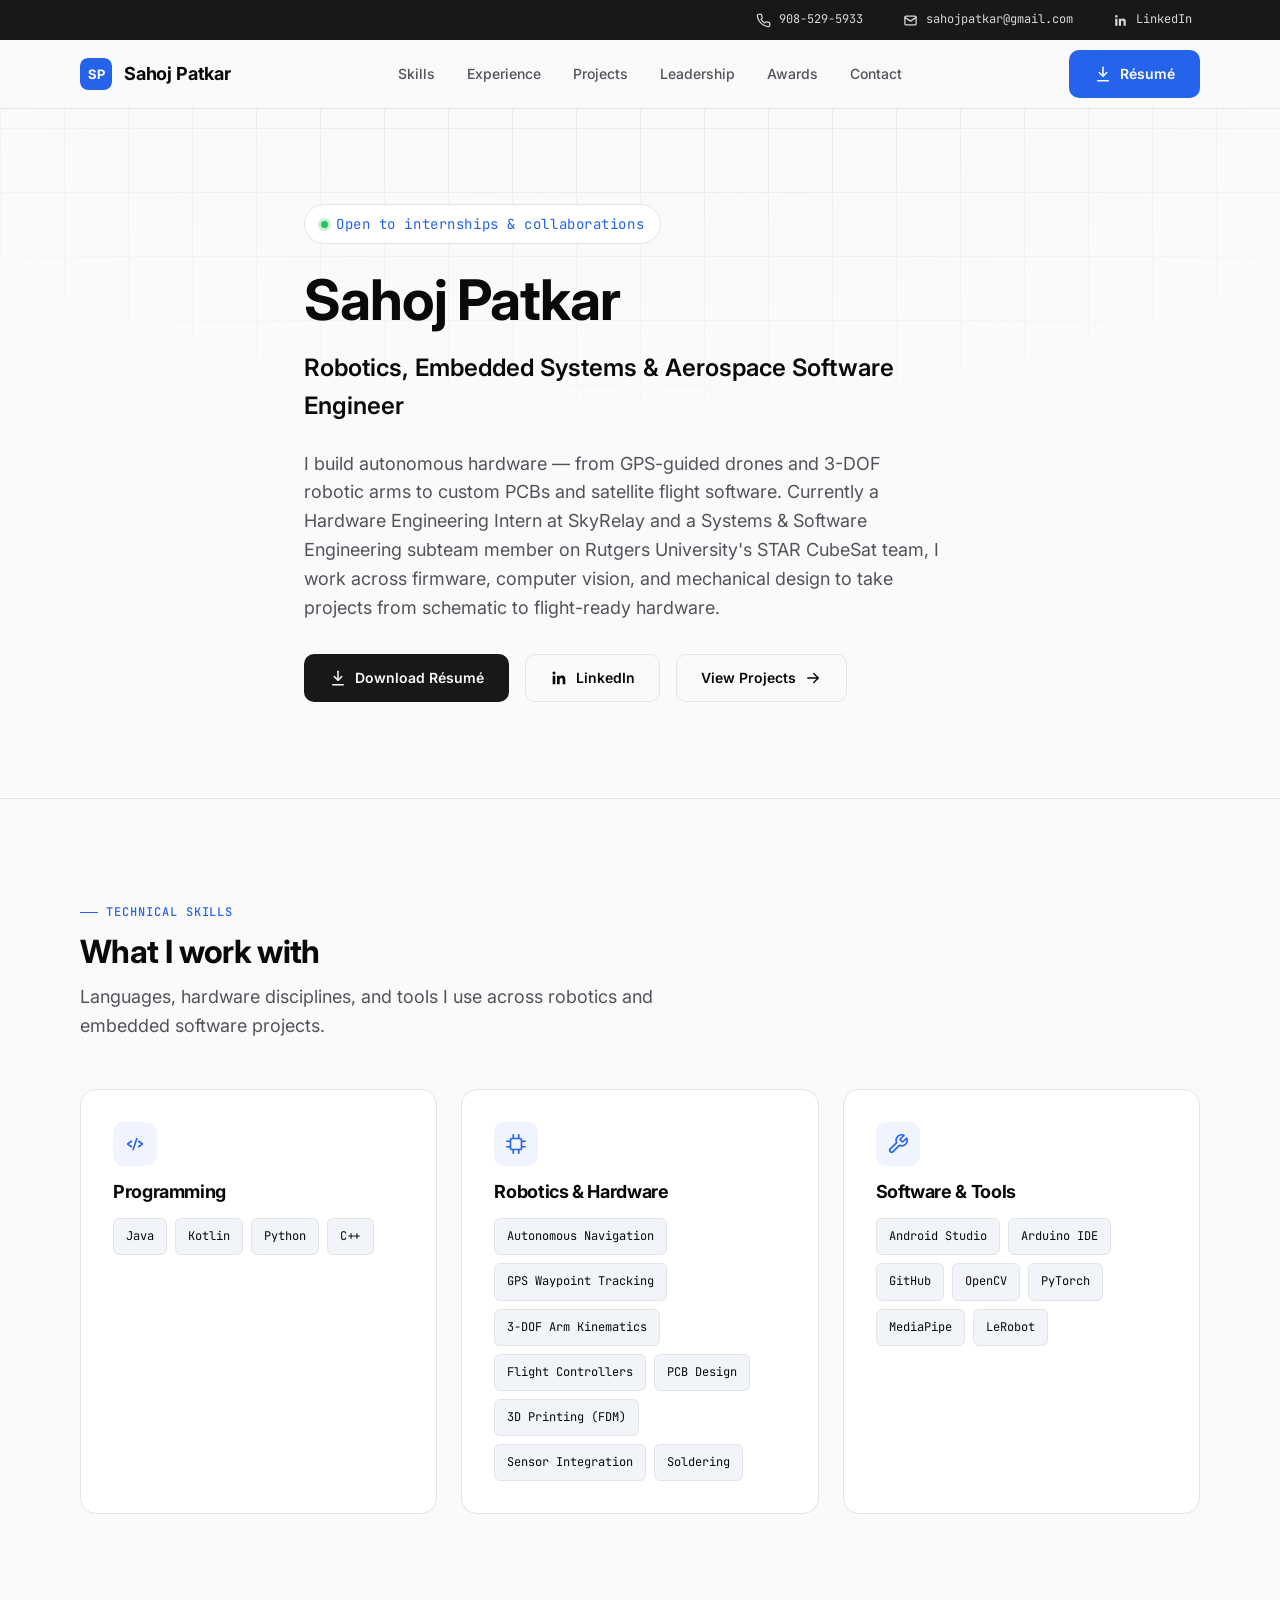
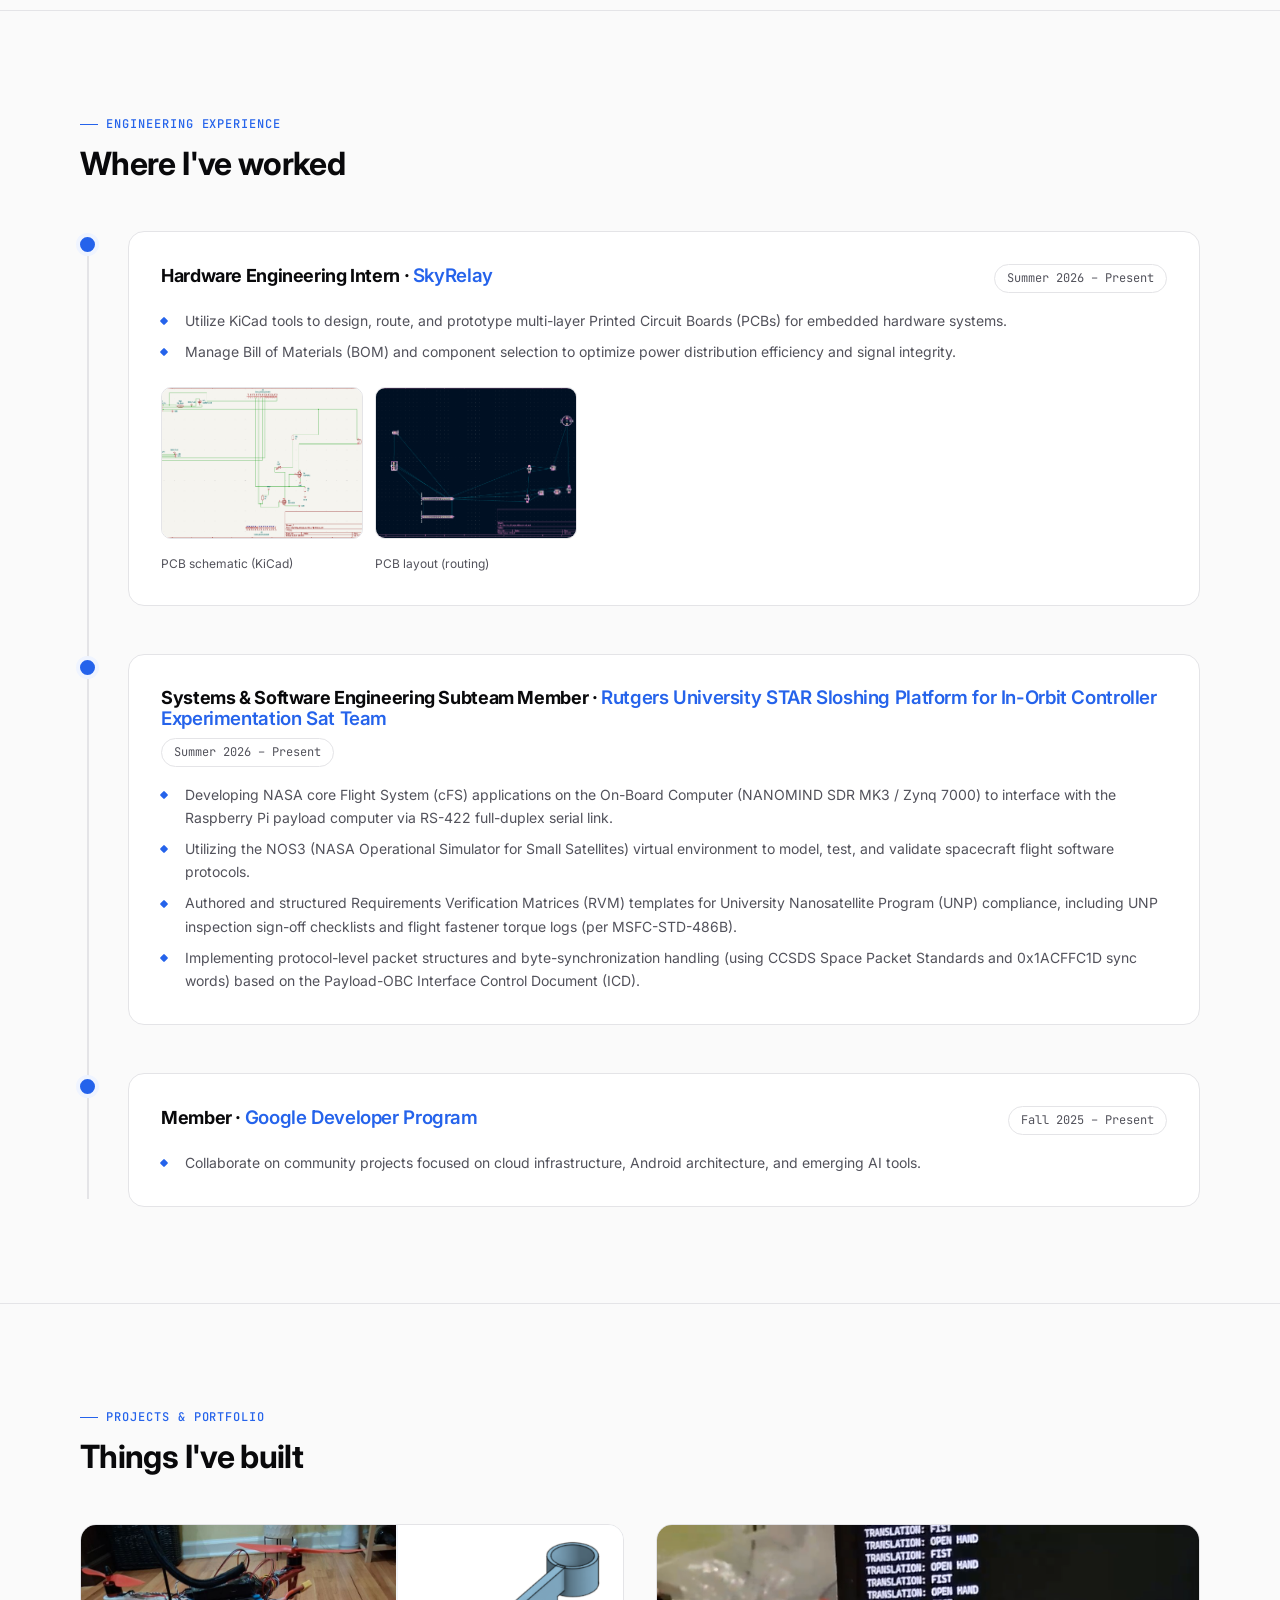
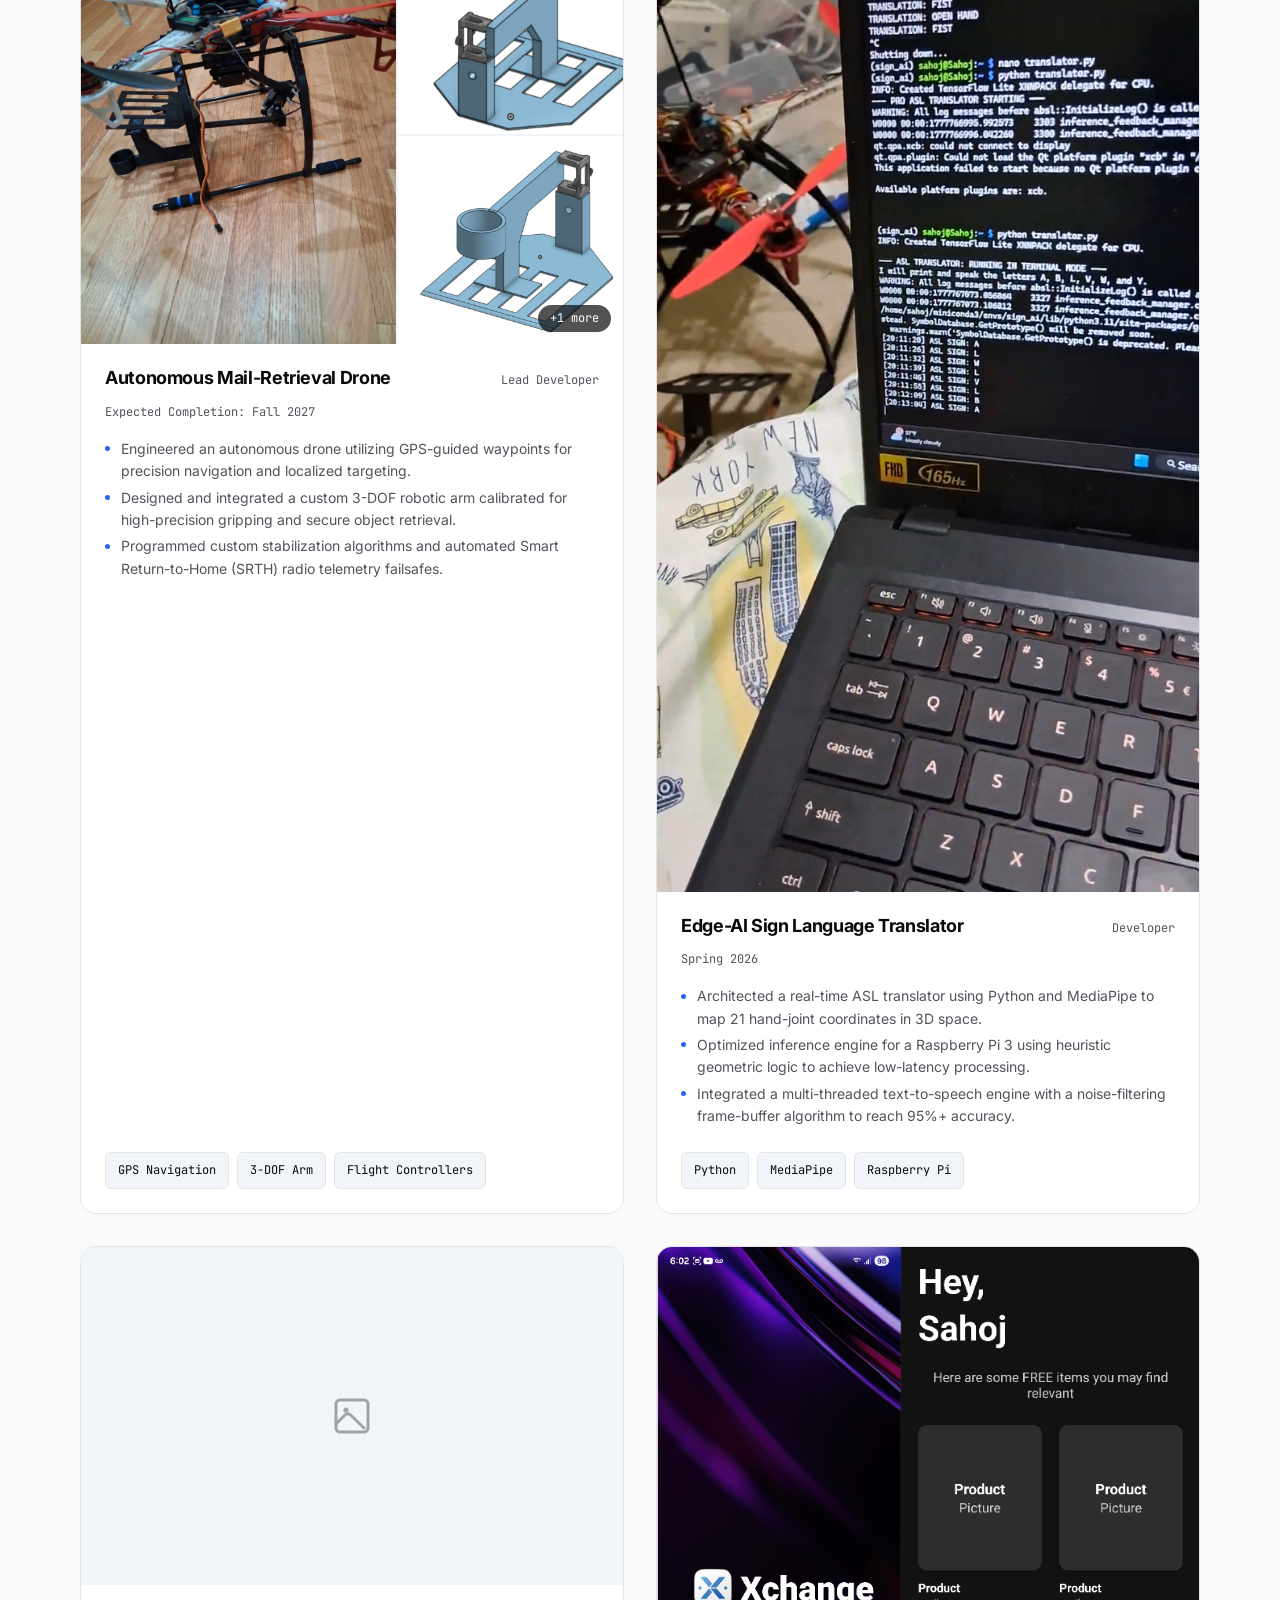
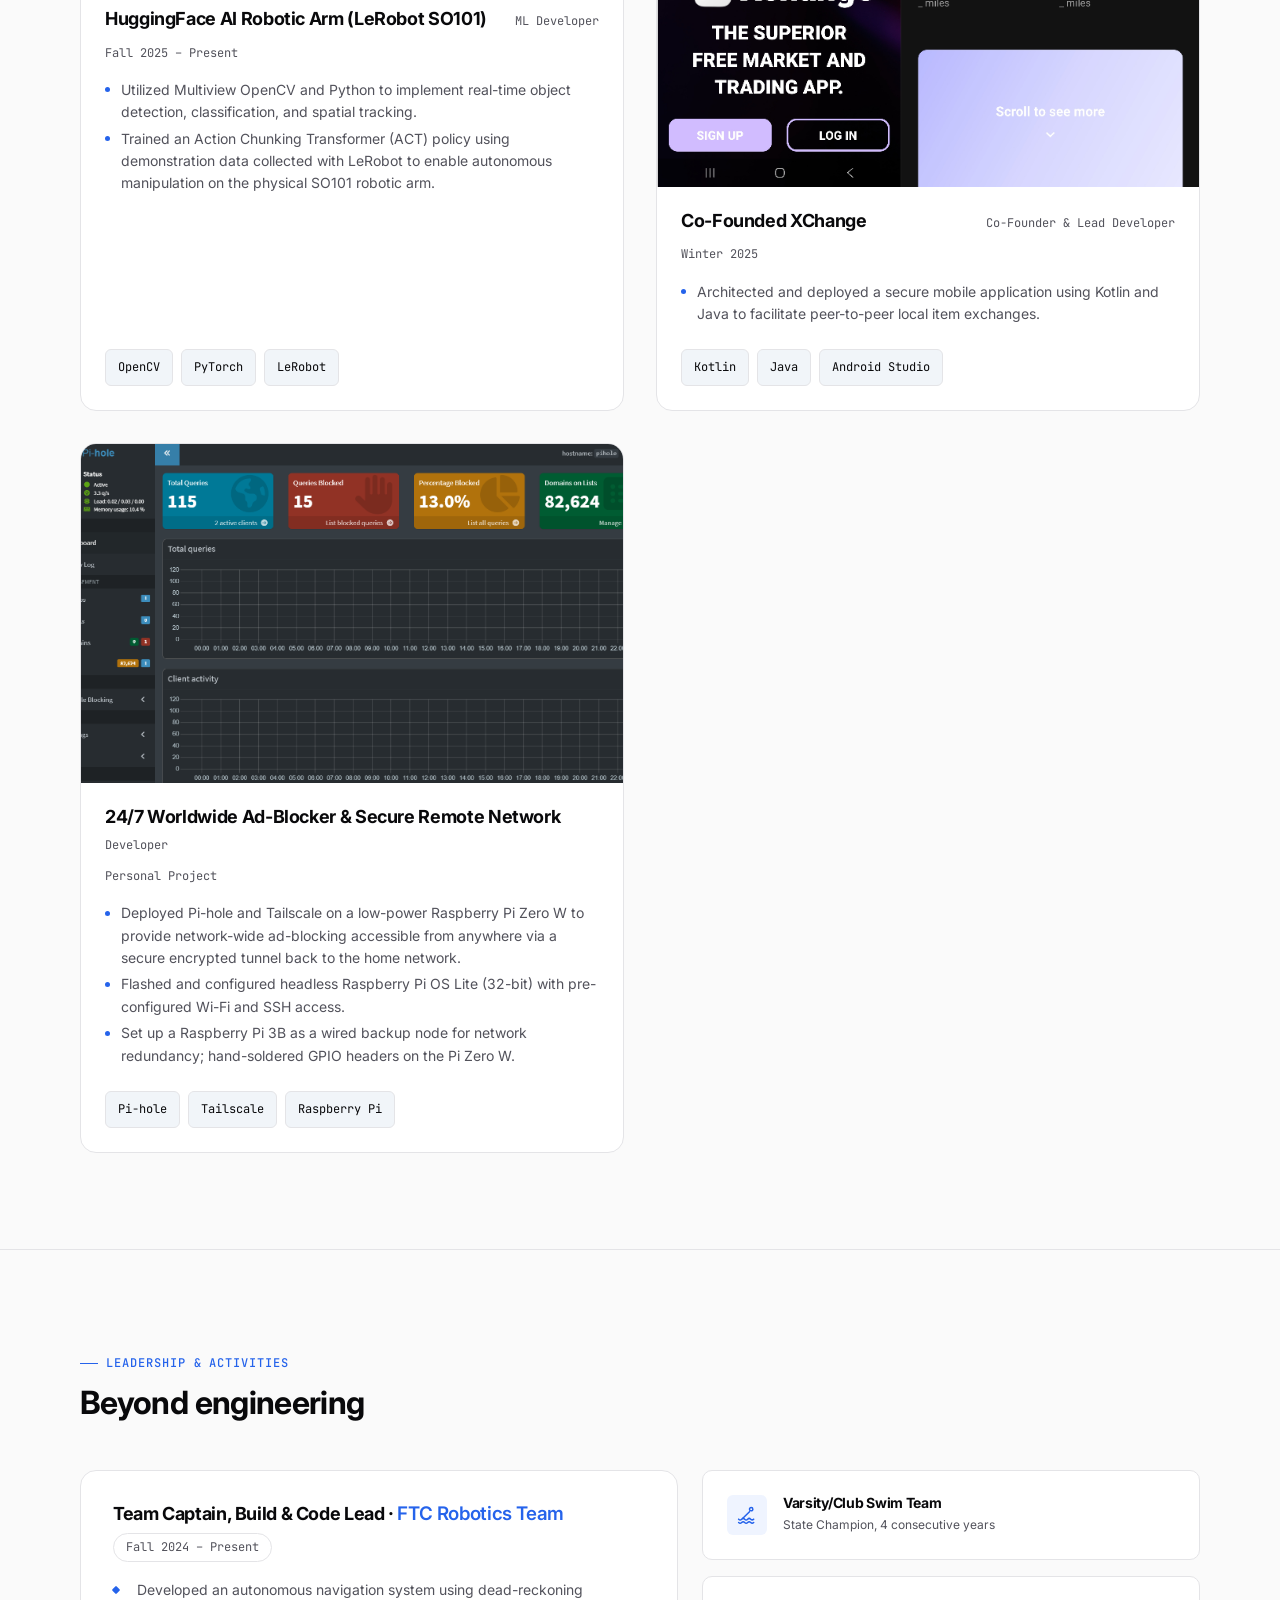
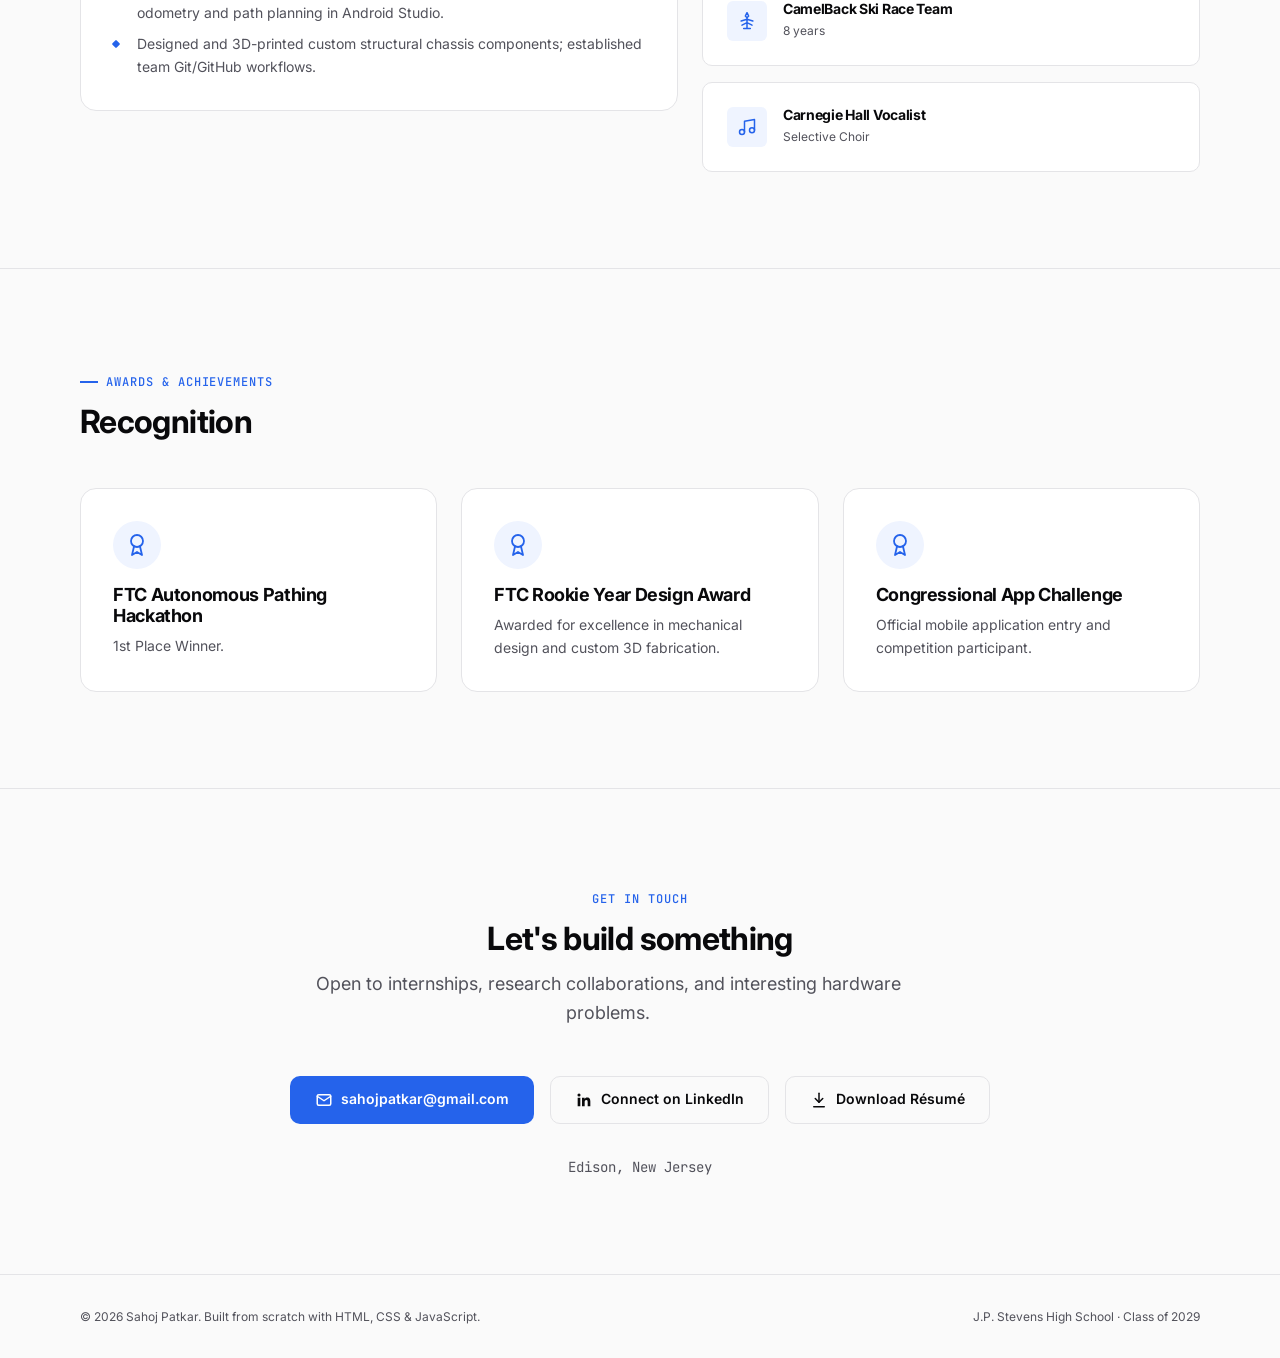
==== index.html @ 5f450ea8 "Initial commit: personal portfolio site Robotics/embedded-systems portfolio built with plain HTML/CS" ====
<!doctype html>
<html lang="en">
<head>
<meta charset="UTF-8">
<meta name="viewport" content="width=device-width, initial-scale=1">
<title>Sahoj Patkar — Aspiring Mechanical &amp; Aerospace Engineer</title>
<meta name="description" content="Portfolio of Sahoj Patkar: robotics, embedded systems, and aerospace software engineer building autonomous drones, satellite flight software, and custom PCBs.">
<link rel="icon" type="image/svg+xml" href="favicon.svg">
<link rel="preconnect" href="https://fonts.googleapis.com">
<link rel="preconnect" href="https://fonts.gstatic.com" crossorigin>
<link href="https://fonts.googleapis.com/css2?family=Inter:wght@400;500;600;700;800&family=JetBrains+Mono:wght@400;500;600&display=swap" rel="stylesheet">
<link rel="stylesheet" href="css/style.css">
</head>
<body>

<a class="skip-link" href="#main">Skip to main content</a>

<!-- ============================= UTILITY BAR ============================= -->
<div class="utility-bar" aria-label="Contact information">
  <div class="container utility-inner">
    <a class="utility-link" href="tel:+19085295933">
      <svg viewBox="0 0 24 24" fill="none" stroke="currentColor" stroke-width="2" stroke-linecap="round" stroke-linejoin="round"><path d="M22 16.92v3a2 2 0 01-2.18 2 19.79 19.79 0 01-8.63-3.07 19.5 19.5 0 01-6-6 19.79 19.79 0 01-3.07-8.67A2 2 0 014.11 2h3a2 2 0 012 1.72c.127.96.362 1.903.7 2.81a2 2 0 01-.45 2.11L8.09 9.91a16 16 0 006 6l1.27-1.27a2 2 0 012.11-.45c.907.338 1.85.573 2.81.7A2 2 0 0122 16.92z"/></svg>
      <span class="utility-text">908-529-5933</span>
    </a>
    <a class="utility-link" href="mailto:sahojpatkar@gmail.com">
      <svg viewBox="0 0 24 24" fill="none" stroke="currentColor" stroke-width="2" stroke-linecap="round" stroke-linejoin="round"><rect x="3" y="5" width="18" height="14" rx="2"/><path d="M3 7l9 6 9-6"/></svg>
      <span class="utility-text">sahojpatkar@gmail.com</span>
    </a>
    <a class="utility-link" href="https://www.linkedin.com/in/sahoj-patkar-782933402" target="_blank" rel="noopener noreferrer">
      <svg viewBox="0 0 24 24" fill="currentColor"><path d="M20.45 20.45h-3.55v-5.57c0-1.33-.02-3.03-1.85-3.03-1.86 0-2.15 1.45-2.15 2.94v5.66H9.35V9h3.41v1.56h.05c.47-.9 1.63-1.85 3.36-1.85 3.6 0 4.27 2.37 4.27 5.45v6.29zM5.34 7.43a2.06 2.06 0 1 1 0-4.12 2.06 2.06 0 0 1 0 4.12zM7.12 20.45H3.56V9h3.56v11.45z"/></svg>
      <span class="utility-text">LinkedIn</span>
    </a>
  </div>
</div>

<!-- ============================= NAV ============================= -->
<header class="site-nav">
  <div class="container nav-inner">
    <a href="#home" class="nav-logo" aria-label="Sahoj Patkar — back to top">
      <svg class="nav-monogram" viewBox="0 0 64 64" aria-hidden="true">
        <rect width="64" height="64" rx="14" fill="#2563EB"/>
        <text x="32" y="42" font-family="Inter, Arial, sans-serif" font-weight="700" font-size="26" fill="#FFFFFF" text-anchor="middle">SP</text>
      </svg>
      <span class="nav-wordmark">Sahoj Patkar</span>
    </a>

    <nav class="nav-links" aria-label="Primary">
      <a href="#skills">Skills</a>
      <a href="#experience">Experience</a>
      <a href="#projects">Projects</a>
      <a href="#leadership">Leadership</a>
      <a href="#awards">Awards</a>
      <a href="#contact">Contact</a>
    </nav>

    <a class="btn btn-accent nav-cta" href="assets/Sahoj_Patkar_Resume.pdf" download>
      <svg viewBox="0 0 24 24" fill="none" stroke="currentColor" stroke-width="2" stroke-linecap="round" stroke-linejoin="round"><path d="M12 3v12"/><path d="M7 10l5 5 5-5"/><path d="M5 21h14"/></svg>
      Résumé
    </a>

    <button class="nav-toggle" aria-label="Toggle menu" aria-expanded="false" aria-controls="mobile-menu">
      <svg class="icon-menu" viewBox="0 0 24 24" fill="none" stroke="currentColor" stroke-width="2" stroke-linecap="round"><path d="M4 7h16M4 12h16M4 17h16"/></svg>
      <svg class="icon-close" viewBox="0 0 24 24" fill="none" stroke="currentColor" stroke-width="2" stroke-linecap="round"><path d="M6 6l12 12M18 6L6 18"/></svg>
    </button>
  </div>
</header>

<nav id="mobile-menu" class="mobile-menu" aria-label="Mobile">
  <a href="#skills">Skills</a>
  <a href="#experience">Experience</a>
  <a href="#projects">Projects</a>
  <a href="#leadership">Leadership</a>
  <a href="#awards">Awards</a>
  <a href="#contact">Contact</a>
  <a class="btn btn-accent" href="assets/Sahoj_Patkar_Resume.pdf" download>Download Résumé</a>
</nav>

<main id="main">

  <!-- ============================= HERO ============================= -->
  <section id="home" class="hero">
    <div class="hero-bg-grid" aria-hidden="true"></div>
    <div class="container hero-inner">
      <span class="hero-kicker"><span class="pulse" aria-hidden="true"></span> Open to internships &amp; collaborations</span>
      <h1>Sahoj Patkar</h1>
      <p class="tagline">Robotics, Embedded Systems &amp; Aerospace Software Engineer</p>
      <p class="intro">
        I build autonomous hardware — from GPS-guided drones and 3-DOF robotic arms to custom PCBs and
        satellite flight software. Currently a Hardware Engineering Intern at SkyRelay and a Systems &amp;
        Software Engineering subteam member on Rutgers University's STAR CubeSat team, I work across firmware,
        computer vision, and mechanical design to take projects from schematic to flight-ready hardware.
      </p>
      <div class="hero-actions">
        <a class="btn btn-primary" href="assets/Sahoj_Patkar_Resume.pdf" download>
          <svg viewBox="0 0 24 24" fill="none" stroke="currentColor" stroke-width="2" stroke-linecap="round" stroke-linejoin="round"><path d="M12 3v12"/><path d="M7 10l5 5 5-5"/><path d="M5 21h14"/></svg>
          Download Résumé
        </a>
        <a class="btn btn-secondary" href="https://www.linkedin.com/in/sahoj-patkar-782933402" target="_blank" rel="noopener noreferrer">
          <svg viewBox="0 0 24 24" fill="currentColor"><path d="M20.45 20.45h-3.55v-5.57c0-1.33-.02-3.03-1.85-3.03-1.86 0-2.15 1.45-2.15 2.94v5.66H9.35V9h3.41v1.56h.05c.47-.9 1.63-1.85 3.36-1.85 3.6 0 4.27 2.37 4.27 5.45v6.29zM5.34 7.43a2.06 2.06 0 1 1 0-4.12 2.06 2.06 0 0 1 0 4.12zM7.12 20.45H3.56V9h3.56v11.45z"/></svg>
          LinkedIn
        </a>
        <a class="btn btn-secondary" href="#projects">
          View Projects
          <svg viewBox="0 0 24 24" fill="none" stroke="currentColor" stroke-width="2" stroke-linecap="round" stroke-linejoin="round"><path d="M5 12h14M13 6l6 6-6 6"/></svg>
        </a>
      </div>
    </div>
  </section>

  <!-- ============================= SKILLS ============================= -->
  <section id="skills" aria-labelledby="skills-title">
    <div class="container">
      <div class="section-head reveal">
        <span class="eyebrow">Technical Skills</span>
        <h2 class="section-title" id="skills-title">What I work with</h2>
        <p class="section-desc">Languages, hardware disciplines, and tools I use across robotics and embedded software projects.</p>
      </div>

      <div class="skills-grid">
        <div class="skill-card reveal">
          <div class="skill-icon"><svg viewBox="0 0 24 24" fill="none" stroke="currentColor" stroke-width="1.8" stroke-linecap="round" stroke-linejoin="round"><path d="M8 9l-4 3 4 3M16 9l4 3-4 3M14 6l-4 12"/></svg></div>
          <h3>Programming</h3>
          <div class="tag-list">
            <span class="tag">Java</span>
            <span class="tag">Kotlin</span>
            <span class="tag">Python</span>
            <span class="tag">C++</span>
          </div>
        </div>

        <div class="skill-card reveal">
          <div class="skill-icon"><svg viewBox="0 0 24 24" fill="none" stroke="currentColor" stroke-width="1.8" stroke-linecap="round" stroke-linejoin="round"><rect x="6" y="6" width="12" height="12" rx="1.5"/><path d="M9 2v3M15 2v3M9 19v3M15 19v3M2 9h3M2 15h3M19 9h3M19 15h3"/></svg></div>
          <h3>Robotics &amp; Hardware</h3>
          <div class="tag-list">
            <span class="tag">Autonomous Navigation</span>
            <span class="tag">GPS Waypoint Tracking</span>
            <span class="tag">3-DOF Arm Kinematics</span>
            <span class="tag">Flight Controllers</span>
            <span class="tag">PCB Design</span>
            <span class="tag">3D Printing (FDM)</span>
            <span class="tag">Sensor Integration</span>
            <span class="tag">Soldering</span>
          </div>
        </div>

        <div class="skill-card reveal">
          <div class="skill-icon"><svg viewBox="0 0 24 24" fill="none" stroke="currentColor" stroke-width="1.8" stroke-linecap="round" stroke-linejoin="round"><path d="M14.7 6.3a1 1 0 000 1.4l1.6 1.6a1 1 0 001.4 0l3.77-3.77a6 6 0 01-7.94 7.94l-6.91 6.91a2.12 2.12 0 01-3-3l6.91-6.91a6 6 0 017.94-7.94l-3.76 3.76z"/></svg></div>
          <h3>Software &amp; Tools</h3>
          <div class="tag-list">
            <span class="tag">Android Studio</span>
            <span class="tag">Arduino IDE</span>
            <span class="tag">GitHub</span>
            <span class="tag">OpenCV</span>
            <span class="tag">PyTorch</span>
            <span class="tag">MediaPipe</span>
            <span class="tag">LeRobot</span>
          </div>
        </div>
      </div>
    </div>
  </section>

  <!-- ============================= EXPERIENCE ============================= -->
  <section id="experience" aria-labelledby="experience-title">
    <div class="container">
      <div class="section-head reveal">
        <span class="eyebrow">Engineering Experience</span>
        <h2 class="section-title" id="experience-title">Where I've worked</h2>
      </div>

      <div class="timeline">
        <div class="timeline-item current reveal">
          <span class="timeline-dot" aria-hidden="true"></span>
          <div class="xp-card">
            <div class="xp-head">
              <h3 class="xp-title"><span class="xp-role">Hardware Engineering Intern</span> · <span class="xp-org">SkyRelay</span></h3>
              <span class="xp-date">Summer 2026 – Present</span>
            </div>
            <ul class="xp-bullets">
              <li>Utilize KiCad tools to design, route, and prototype multi-layer Printed Circuit Boards (PCBs) for embedded hardware systems.</li>
              <li>Manage Bill of Materials (BOM) and component selection to optimize power distribution efficiency and signal integrity.</li>
            </ul>
            <div class="xp-gallery">
              <figure>
                <button type="button" data-lightbox-group="skyrelay" data-lightbox-index="0" aria-label="Open SkyRelay PCB schematic image">
                  <img src="images/skyrelay-schematic.png" alt="SkyRelay multi-layer PCB schematic designed in KiCad, showing signal routing and component connections" loading="lazy" width="400" height="300">
                </button>
                <figcaption>PCB schematic (KiCad)</figcaption>
              </figure>
              <figure>
                <button type="button" data-lightbox-group="skyrelay" data-lightbox-index="1" aria-label="Open SkyRelay PCB layout image">
                  <img src="images/skyrelay-pcb-layout.png" alt="SkyRelay PCB copper layer layout showing trace routing and component placement" loading="lazy" width="400" height="300">
                </button>
                <figcaption>PCB layout (routing)</figcaption>
              </figure>
            </div>
          </div>
        </div>

        <div class="timeline-item current reveal">
          <span class="timeline-dot" aria-hidden="true"></span>
          <div class="xp-card">
            <div class="xp-head">
              <h3 class="xp-title"><span class="xp-role">Systems &amp; Software Engineering Subteam Member</span> · <span class="xp-org">Rutgers University STAR Sloshing Platform for In-Orbit Controller Experimentation Sat Team</span></h3>
              <span class="xp-date">Summer 2026 – Present</span>
            </div>
            <ul class="xp-bullets">
              <li>Developing NASA core Flight System (cFS) applications on the On-Board Computer (NANOMIND SDR MK3 / Zynq 7000) to interface with the Raspberry Pi payload computer via RS-422 full-duplex serial link.</li>
              <li>Utilizing the NOS3 (NASA Operational Simulator for Small Satellites) virtual environment to model, test, and validate spacecraft flight software protocols.</li>
              <li>Authored and structured Requirements Verification Matrices (RVM) templates for University Nanosatellite Program (UNP) compliance, including UNP inspection sign-off checklists and flight fastener torque logs (per MSFC-STD-486B).</li>
              <li>Implementing protocol-level packet structures and byte-synchronization handling (using CCSDS Space Packet Standards and 0x1ACFFC1D sync words) based on the Payload-OBC Interface Control Document (ICD).</li>
            </ul>
          </div>
        </div>

        <div class="timeline-item current reveal">
          <span class="timeline-dot" aria-hidden="true"></span>
          <div class="xp-card">
            <div class="xp-head">
              <h3 class="xp-title"><span class="xp-role">Member</span> · <span class="xp-org">Google Developer Program</span></h3>
              <span class="xp-date">Fall 2025 – Present</span>
            </div>
            <ul class="xp-bullets">
              <li>Collaborate on community projects focused on cloud infrastructure, Android architecture, and emerging AI tools.</li>
            </ul>
          </div>
        </div>
      </div>
    </div>
  </section>

  <!-- ============================= PROJECTS ============================= -->
  <section id="projects" aria-labelledby="projects-title">
    <div class="container">
      <div class="section-head reveal">
        <span class="eyebrow">Projects &amp; Portfolio</span>
        <h2 class="section-title" id="projects-title">Things I've built</h2>
      </div>

      <div class="projects-grid">

        <!-- Autonomous Mail-Retrieval Drone -->
        <article class="project-card reveal">
          <div class="project-media">
            <div class="project-media-grid">
              <button type="button" data-lightbox-group="drone" data-lightbox-index="0" aria-label="Open full drone photo">
                <img src="images/drone-full.jpg" alt="Fully assembled autonomous mail-retrieval drone with mounted robotic gripper arm" loading="lazy" width="600" height="450">
              </button>
              <button type="button" data-lightbox-group="drone" data-lightbox-index="1" aria-label="Open drone CAD model image 1">
                <img src="images/drone-cad-1.png" alt="CAD model of the drone frame and 3-DOF robotic arm assembly" loading="lazy" width="300" height="225">
              </button>
              <button type="button" data-lightbox-group="drone" data-lightbox-index="2" aria-label="Open drone CAD model image 2">
                <img src="images/drone-cad-2.png" alt="CAD model detail of the drone's gripper mechanism" loading="lazy" width="300" height="225">
              </button>
            </div>
            <span class="project-media-more">+1 more</span>
          </div>
          <div class="project-body">
            <div class="project-meta">
              <h3 class="project-title">Autonomous Mail-Retrieval Drone</h3>
              <span class="project-role">Lead Developer</span>
            </div>
            <span class="project-role">Expected Completion: Fall 2027</span>
            <ul class="project-bullets">
              <li>Engineered an autonomous drone utilizing GPS-guided waypoints for precision navigation and localized targeting.</li>
              <li>Designed and integrated a custom 3-DOF robotic arm calibrated for high-precision gripping and secure object retrieval.</li>
              <li>Programmed custom stabilization algorithms and automated Smart Return-to-Home (SRTH) radio telemetry failsafes.</li>
            </ul>
            <div class="tag-list project-tags">
              <span class="tag">GPS Navigation</span>
              <span class="tag">3-DOF Arm</span>
              <span class="tag">Flight Controllers</span>
            </div>
          </div>
        </article>

        <!-- ASL Translator -->
        <article class="project-card reveal">
          <div class="project-media">
            <button type="button" data-lightbox-group="asl" data-lightbox-index="0" aria-label="Open ASL translator terminal screenshot">
              <img src="images/asl-terminal.png" alt="Terminal output of the real-time ASL translator showing detected hand landmarks and translated text" loading="lazy" width="600" height="375">
            </button>
          </div>
          <div class="project-body">
            <div class="project-meta">
              <h3 class="project-title">Edge-AI Sign Language Translator</h3>
              <span class="project-role">Developer</span>
            </div>
            <span class="project-role">Spring 2026</span>
            <ul class="project-bullets">
              <li>Architected a real-time ASL translator using Python and MediaPipe to map 21 hand-joint coordinates in 3D space.</li>
              <li>Optimized inference engine for a Raspberry Pi 3 using heuristic geometric logic to achieve low-latency processing.</li>
              <li>Integrated a multi-threaded text-to-speech engine with a noise-filtering frame-buffer algorithm to reach 95%+ accuracy.</li>
            </ul>
            <div class="tag-list project-tags">
              <span class="tag">Python</span>
              <span class="tag">MediaPipe</span>
              <span class="tag">Raspberry Pi</span>
            </div>
          </div>
        </article>

        <!-- LeRobot SO101 -->
        <article class="project-card reveal">
          <div class="project-media">
            <div class="project-media-empty" aria-hidden="true">
              <svg viewBox="0 0 24 24" fill="none" stroke="currentColor" stroke-width="1.5" stroke-linecap="round" stroke-linejoin="round"><rect x="4" y="4" width="16" height="16" rx="2"/><circle cx="9" cy="9" r="1.3" fill="currentColor" stroke="none"/><path d="M4 16l4.5-4.5a2 2 0 012.8 0L18 18"/></svg>
            </div>
          </div>
          <div class="project-body">
            <div class="project-meta">
              <h3 class="project-title">HuggingFace AI Robotic Arm (LeRobot SO101)</h3>
              <span class="project-role">ML Developer</span>
            </div>
            <span class="project-role">Fall 2025 – Present</span>
            <ul class="project-bullets">
              <li>Utilized Multiview OpenCV and Python to implement real-time object detection, classification, and spatial tracking.</li>
              <li>Trained an Action Chunking Transformer (ACT) policy using demonstration data collected with LeRobot to enable autonomous manipulation on the physical SO101 robotic arm.</li>
            </ul>
            <div class="tag-list project-tags">
              <span class="tag">OpenCV</span>
              <span class="tag">PyTorch</span>
              <span class="tag">LeRobot</span>
            </div>
          </div>
        </article>

        <!-- XChange -->
        <article class="project-card reveal">
          <div class="project-media">
            <button type="button" data-lightbox-group="xchange" data-lightbox-index="0" aria-label="Open XChange app screenshot">
              <img src="images/xchange-app.png" alt="Screenshot of the XChange mobile app interface for peer-to-peer local item exchanges" loading="lazy" width="600" height="375">
            </button>
          </div>
          <div class="project-body">
            <div class="project-meta">
              <h3 class="project-title">Co-Founded XChange</h3>
              <span class="project-role">Co-Founder &amp; Lead Developer</span>
            </div>
            <span class="project-role">Winter 2025</span>
            <ul class="project-bullets">
              <li>Architected and deployed a secure mobile application using Kotlin and Java to facilitate peer-to-peer local item exchanges.</li>
            </ul>
            <div class="tag-list project-tags">
              <span class="tag">Kotlin</span>
              <span class="tag">Java</span>
              <span class="tag">Android Studio</span>
            </div>
          </div>
        </article>

        <!-- Pi-hole / Tailscale -->
        <article class="project-card reveal">
          <div class="project-media">
            <button type="button" data-lightbox-group="pihole" data-lightbox-index="0" aria-label="Open Pi-hole dashboard screenshot">
              <img src="images/pihole-dashboard.png" alt="Pi-hole admin dashboard showing network-wide ad and tracker blocking statistics" loading="lazy" width="600" height="375">
            </button>
          </div>
          <div class="project-body">
            <div class="project-meta">
              <h3 class="project-title">24/7 Worldwide Ad-Blocker &amp; Secure Remote Network</h3>
              <span class="project-role">Developer</span>
            </div>
            <span class="project-role">Personal Project</span>
            <ul class="project-bullets">
              <li>Deployed Pi-hole and Tailscale on a low-power Raspberry Pi Zero W to provide network-wide ad-blocking accessible from anywhere via a secure encrypted tunnel back to the home network.</li>
              <li>Flashed and configured headless Raspberry Pi OS Lite (32-bit) with pre-configured Wi-Fi and SSH access.</li>
              <li>Set up a Raspberry Pi 3B as a wired backup node for network redundancy; hand-soldered GPIO headers on the Pi Zero W.</li>
            </ul>
            <div class="tag-list project-tags">
              <span class="tag">Pi-hole</span>
              <span class="tag">Tailscale</span>
              <span class="tag">Raspberry Pi</span>
            </div>
          </div>
        </article>

      </div>
    </div>
  </section>

  <!-- ============================= LEADERSHIP ============================= -->
  <section id="leadership" aria-labelledby="leadership-title">
    <div class="container">
      <div class="section-head reveal">
        <span class="eyebrow">Leadership &amp; Activities</span>
        <h2 class="section-title" id="leadership-title">Beyond engineering</h2>
      </div>

      <div class="leadership-grid">
        <div class="xp-card reveal">
          <div class="xp-head">
            <h3 class="xp-title"><span class="xp-role">Team Captain, Build &amp; Code Lead</span> · <span class="xp-org">FTC Robotics Team</span></h3>
            <span class="xp-date">Fall 2024 – Present</span>
          </div>
          <ul class="xp-bullets">
            <li>Developed an autonomous navigation system using dead-reckoning odometry and path planning in Android Studio.</li>
            <li>Designed and 3D-printed custom structural chassis components; established team Git/GitHub workflows.</li>
          </ul>
        </div>

        <div class="activity-list">
          <div class="activity-card reveal">
            <div class="activity-icon"><svg viewBox="0 0 24 24" fill="none" stroke="currentColor" stroke-width="1.8" stroke-linecap="round" stroke-linejoin="round"><path d="M2 17c1.2 1.2 2.4 1.2 3.6 0 1.2-1.2 2.4-1.2 3.6 0 1.2 1.2 2.4 1.2 3.6 0 1.2-1.2 2.4-1.2 3.6 0 1.2 1.2 2.4 1.2 3.6 0M2 21c1.2 1.2 2.4 1.2 3.6 0 1.2-1.2 2.4-1.2 3.6 0 1.2 1.2 2.4 1.2 3.6 0 1.2-1.2 2.4-1.2 3.6 0 1.2 1.2 2.4 1.2 3.6 0"/><circle cx="17" cy="5" r="2"/><path d="M15 8l-8 8"/></svg></div>
            <div><h4>Varsity/Club Swim Team</h4><p>State Champion, 4 consecutive years</p></div>
          </div>
          <div class="activity-card reveal">
            <div class="activity-icon"><svg viewBox="0 0 24 24" fill="none" stroke="currentColor" stroke-width="1.8" stroke-linecap="round" stroke-linejoin="round"><path d="M12 2l2 4-2 2-2-2z"/><path d="M12 8v13M8 21h8M5 12l7-2 7 2M6 17l6-3 6 3"/></svg></div>
            <div><h4>CamelBack Ski Race Team</h4><p>8 years</p></div>
          </div>
          <div class="activity-card reveal">
            <div class="activity-icon"><svg viewBox="0 0 24 24" fill="none" stroke="currentColor" stroke-width="1.8" stroke-linecap="round" stroke-linejoin="round"><path d="M9 18V5l12-2v13"/><circle cx="6" cy="18" r="3"/><circle cx="18" cy="16" r="3"/></svg></div>
            <div><h4>Carnegie Hall Vocalist</h4><p>Selective Choir</p></div>
          </div>
        </div>
      </div>
    </div>
  </section>

  <!-- ============================= AWARDS ============================= -->
  <section id="awards" aria-labelledby="awards-title">
    <div class="container">
      <div class="section-head reveal">
        <span class="eyebrow">Awards &amp; Achievements</span>
        <h2 class="section-title" id="awards-title">Recognition</h2>
      </div>

      <div class="awards-grid">
        <div class="award-card reveal">
          <div class="award-icon"><svg viewBox="0 0 24 24" fill="none" stroke="currentColor" stroke-width="1.8" stroke-linecap="round" stroke-linejoin="round"><circle cx="12" cy="8" r="6"/><path d="M9 13.5L7 22l5-3 5 3-2-8.5"/></svg></div>
          <h3>FTC Autonomous Pathing Hackathon</h3>
          <p>1st Place Winner.</p>
        </div>
        <div class="award-card reveal">
          <div class="award-icon"><svg viewBox="0 0 24 24" fill="none" stroke="currentColor" stroke-width="1.8" stroke-linecap="round" stroke-linejoin="round"><circle cx="12" cy="8" r="6"/><path d="M9 13.5L7 22l5-3 5 3-2-8.5"/></svg></div>
          <h3>FTC Rookie Year Design Award</h3>
          <p>Awarded for excellence in mechanical design and custom 3D fabrication.</p>
        </div>
        <div class="award-card reveal">
          <div class="award-icon"><svg viewBox="0 0 24 24" fill="none" stroke="currentColor" stroke-width="1.8" stroke-linecap="round" stroke-linejoin="round"><circle cx="12" cy="8" r="6"/><path d="M9 13.5L7 22l5-3 5 3-2-8.5"/></svg></div>
          <h3>Congressional App Challenge</h3>
          <p>Official mobile application entry and competition participant.</p>
        </div>
      </div>
    </div>
  </section>

  <!-- ============================= CONTACT ============================= -->
  <section id="contact" class="contact-section" aria-labelledby="contact-title">
    <div class="container">
      <div class="section-head reveal">
        <span class="eyebrow">Get In Touch</span>
        <h2 class="section-title" id="contact-title">Let's build something</h2>
        <p class="section-desc">Open to internships, research collaborations, and interesting hardware problems.</p>
      </div>

      <div class="contact-actions reveal">
        <a class="btn btn-accent" href="mailto:sahojpatkar@gmail.com">
          <svg viewBox="0 0 24 24" fill="none" stroke="currentColor" stroke-width="2" stroke-linecap="round" stroke-linejoin="round"><rect x="3" y="5" width="18" height="14" rx="2"/><path d="M3 7l9 6 9-6"/></svg>
          sahojpatkar@gmail.com
        </a>
        <a class="btn btn-secondary" href="https://www.linkedin.com/in/sahoj-patkar-782933402" target="_blank" rel="noopener noreferrer">
          <svg viewBox="0 0 24 24" fill="currentColor"><path d="M20.45 20.45h-3.55v-5.57c0-1.33-.02-3.03-1.85-3.03-1.86 0-2.15 1.45-2.15 2.94v5.66H9.35V9h3.41v1.56h.05c.47-.9 1.63-1.85 3.36-1.85 3.6 0 4.27 2.37 4.27 5.45v6.29zM5.34 7.43a2.06 2.06 0 1 1 0-4.12 2.06 2.06 0 0 1 0 4.12zM7.12 20.45H3.56V9h3.56v11.45z"/></svg>
          Connect on LinkedIn
        </a>
        <a class="btn btn-secondary" href="assets/Sahoj_Patkar_Resume.pdf" download>
          <svg viewBox="0 0 24 24" fill="none" stroke="currentColor" stroke-width="2" stroke-linecap="round" stroke-linejoin="round"><path d="M12 3v12"/><path d="M7 10l5 5 5-5"/><path d="M5 21h14"/></svg>
          Download Résumé
        </a>
      </div>

      <p class="contact-meta">Edison, New Jersey</p>
    </div>
  </section>

</main>

<footer class="site-footer">
  <div class="container footer-inner">
    <span>© <span id="year"></span> Sahoj Patkar. Built from scratch with HTML, CSS &amp; JavaScript.</span>
    <span>J.P. Stevens High School · Class of 2029</span>
  </div>
</footer>

<!-- ============================= LIGHTBOX ============================= -->
<div class="lightbox" id="lightbox" role="dialog" aria-modal="true" aria-label="Image viewer" aria-hidden="true">
  <button class="lightbox-close" id="lightbox-close" aria-label="Close image viewer">
    <svg viewBox="0 0 24 24" fill="none" stroke="currentColor" stroke-width="2" stroke-linecap="round"><path d="M6 6l12 12M18 6L6 18"/></svg>
  </button>
  <button class="lightbox-prev" id="lightbox-prev" aria-label="Previous image">
    <svg viewBox="0 0 24 24" fill="none" stroke="currentColor" stroke-width="2" stroke-linecap="round" stroke-linejoin="round"><path d="M15 18l-6-6 6-6"/></svg>
  </button>
  <div class="lightbox-content">
    <img id="lightbox-img" src="" alt="">
    <p class="lightbox-caption" id="lightbox-caption"></p>
  </div>
  <button class="lightbox-next" id="lightbox-next" aria-label="Next image">
    <svg viewBox="0 0 24 24" fill="none" stroke="currentColor" stroke-width="2" stroke-linecap="round" stroke-linejoin="round"><path d="M9 6l6 6-6 6"/></svg>
  </button>
</div>

<script src="js/main.js"></script>
</body>
</html>
---- css/style.css ----
/* ==========================================================================
   Design tokens — Swiss Modernism 2.0 base, Inter + JetBrains Mono
   Generated via ui-ux-pro-max skill for a robotics/embedded-systems portfolio
   ========================================================================== */

:root {
  /* Color — light (default) */
  --color-bg: #FAFAFA;
  --color-surface: #FFFFFF;
  --color-surface-2: #F1F5F9;
  --color-fg: #09090B;
  --color-fg-muted: #52525B;
  --color-primary: #18181B;
  --color-accent: #2563EB;
  --color-accent-fg: #FFFFFF;
  --color-accent-soft: #EFF4FF;
  --color-border: #E4E4E7;
  --color-ring: #2563EB;

  /* Typography */
  --font-sans: 'Inter', -apple-system, BlinkMacSystemFont, 'Segoe UI', sans-serif;
  --font-mono: 'JetBrains Mono', ui-monospace, 'SFMono-Regular', Menlo, monospace;

  --fs-xs: 0.75rem;    /* 12 */
  --fs-sm: 0.875rem;   /* 14 */
  --fs-base: 1rem;     /* 16 */
  --fs-md: 1.125rem;   /* 18 */
  --fs-lg: 1.5rem;     /* 24 */
  --fs-xl: 2rem;       /* 32 */
  --fs-2xl: 2.75rem;   /* 44 */
  --fs-3xl: 3.5rem;    /* 56 */

  /* Spacing — 8pt rhythm */
  --sp-1: 0.25rem;
  --sp-2: 0.5rem;
  --sp-3: 0.75rem;
  --sp-4: 1rem;
  --sp-6: 1.5rem;
  --sp-8: 2rem;
  --sp-12: 3rem;
  --sp-16: 4rem;
  --sp-24: 6rem;
  --sp-32: 8rem;

  --radius-sm: 6px;
  --radius-md: 10px;
  --radius-lg: 16px;

  --container-max: 74rem;
  --header-utility-h: 40px;
  --header-nav-h: 68px;
  --header-h: calc(var(--header-utility-h) + var(--header-nav-h));
  --shadow-sm: 0 1px 2px rgba(9, 9, 11, 0.04), 0 1px 3px rgba(9, 9, 11, 0.06);
  --shadow-md: 0 4px 12px rgba(9, 9, 11, 0.06), 0 2px 4px rgba(9, 9, 11, 0.04);
  --shadow-lg: 0 12px 32px rgba(9, 9, 11, 0.10), 0 4px 8px rgba(9, 9, 11, 0.04);

  --ease-out: cubic-bezier(0.16, 1, 0.3, 1);
  --dur-fast: 150ms;
  --dur-base: 250ms;
  --dur-slow: 400ms;

  color-scheme: light;
}

@media (prefers-color-scheme: dark) {
  :root {
    --color-bg: #0B0D12;
    --color-surface: #12151C;
    --color-surface-2: #1A1E27;
    --color-fg: #F4F4F5;
    --color-fg-muted: #A1A1AA;
    --color-primary: #F4F4F5;
    --color-accent: #5B8DEF;
    --color-accent-fg: #08101F;
    --color-accent-soft: #16233F;
    --color-border: #262B36;
    --color-ring: #5B8DEF;
    --shadow-sm: 0 1px 2px rgba(0, 0, 0, 0.3);
    --shadow-md: 0 4px 12px rgba(0, 0, 0, 0.35);
    --shadow-lg: 0 16px 40px rgba(0, 0, 0, 0.45);
    color-scheme: dark;
  }
}

/* ==========================================================================
   Reset
   ========================================================================== */

*, *::before, *::after { box-sizing: border-box; }
* { margin: 0; }

html {
  -webkit-text-size-adjust: 100%;
  scroll-behavior: smooth;
}

@media (prefers-reduced-motion: reduce) {
  html { scroll-behavior: auto; }
  *, *::before, *::after {
    animation-duration: 0.01ms !important;
    animation-iteration-count: 1 !important;
    transition-duration: 0.01ms !important;
    scroll-behavior: auto !important;
  }
}

body {
  min-height: 100dvh;
  font-family: var(--font-sans);
  font-size: var(--fs-base);
  line-height: 1.6;
  color: var(--color-fg);
  background: var(--color-bg);
  -webkit-font-smoothing: antialiased;
}

img, picture, video { max-width: 100%; display: block; }
input, button, textarea, select { font: inherit; color: inherit; }
button { cursor: pointer; }
a { color: inherit; text-decoration: none; }
ul, ol { list-style: none; padding: 0; }
h1, h2, h3, h4 { font-weight: 700; line-height: 1.15; letter-spacing: -0.02em; }
p { color: var(--color-fg-muted); }

:focus-visible {
  outline: 2.5px solid var(--color-ring);
  outline-offset: 3px;
  border-radius: 4px;
}

::selection { background: var(--color-accent); color: var(--color-accent-fg); }

/* ==========================================================================
   Layout helpers
   ========================================================================== */

.container {
  width: 100%;
  max-width: var(--container-max);
  margin-inline: auto;
  padding-inline: var(--sp-6);
}

@media (min-width: 768px) {
  .container { padding-inline: var(--sp-8); }
}

section { padding-block: var(--sp-24); border-top: 1px solid var(--color-border); scroll-margin-top: var(--header-h); }
section#home { border-top: none; }

.section-head {
  max-width: 42rem;
  margin-bottom: var(--sp-12);
}

.eyebrow {
  display: inline-flex;
  align-items: center;
  gap: var(--sp-2);
  font-family: var(--font-mono);
  font-size: var(--fs-xs);
  letter-spacing: 0.08em;
  text-transform: uppercase;
  color: var(--color-accent);
  font-weight: 500;
  margin-bottom: var(--sp-3);
}

.eyebrow::before {
  content: '';
  width: 18px;
  height: 1.5px;
  background: var(--color-accent);
}

.section-title {
  font-size: var(--fs-xl);
  margin-bottom: var(--sp-3);
}

.section-desc { font-size: var(--fs-md); max-width: 38rem; }

.skip-link {
  position: absolute;
  left: var(--sp-4);
  top: -100px;
  background: var(--color-accent);
  color: var(--color-accent-fg);
  padding: var(--sp-3) var(--sp-4);
  border-radius: var(--radius-sm);
  z-index: 200;
  font-weight: 600;
  transition: top var(--dur-base) var(--ease-out);
}

.skip-link:focus { top: var(--sp-4); }

/* ==========================================================================
   Buttons
   ========================================================================== */

.btn {
  display: inline-flex;
  align-items: center;
  justify-content: center;
  gap: var(--sp-2);
  min-height: 48px;
  padding: 0 var(--sp-6);
  border-radius: var(--radius-md);
  font-weight: 600;
  font-size: var(--fs-sm);
  border: 1.5px solid transparent;
  transition: transform var(--dur-fast) var(--ease-out),
              background var(--dur-fast) var(--ease-out),
              border-color var(--dur-fast) var(--ease-out),
              box-shadow var(--dur-fast) var(--ease-out);
  white-space: nowrap;
}

.btn:active { transform: translateY(1px); }

.btn-primary {
  background: var(--color-primary);
  color: var(--color-bg);
}
.btn-primary:hover { background: var(--color-accent); box-shadow: var(--shadow-md); }

.btn-secondary {
  background: transparent;
  border-color: var(--color-border);
  color: var(--color-fg);
}
.btn-secondary:hover { border-color: var(--color-accent); color: var(--color-accent); }

.btn-accent {
  background: var(--color-accent);
  color: var(--color-accent-fg);
}
.btn-accent:hover { box-shadow: var(--shadow-md); filter: brightness(1.05); }

.btn svg { width: 18px; height: 18px; flex-shrink: 0; }

/* ==========================================================================
   Nav
   ========================================================================== */

.utility-bar {
  position: fixed;
  inset: 0 0 auto 0;
  z-index: 101;
  height: var(--header-utility-h);
  background: var(--color-primary);
  color: var(--color-bg);
}

.utility-inner {
  height: 100%;
  display: flex;
  align-items: center;
  justify-content: center;
  gap: var(--sp-4);
}

@media (min-width: 640px) {
  .utility-inner { justify-content: flex-end; gap: var(--sp-6); }
}

.utility-link {
  display: flex;
  align-items: center;
  gap: var(--sp-2);
  font-family: var(--font-mono);
  font-size: var(--fs-xs);
  color: inherit;
  opacity: 0.85;
  padding: var(--sp-2);
  transition: opacity var(--dur-fast) var(--ease-out);
}

.utility-link:hover { opacity: 1; }
.utility-link svg { width: 15px; height: 15px; flex-shrink: 0; }

.utility-text { display: none; }

@media (min-width: 640px) {
  .utility-text { display: inline; }
}

.site-nav {
  position: fixed;
  inset: var(--header-utility-h) 0 auto 0;
  z-index: 100;
  background: color-mix(in srgb, var(--color-bg) 85%, transparent);
  backdrop-filter: blur(12px);
  -webkit-backdrop-filter: blur(12px);
  border-bottom: 1px solid var(--color-border);
}

.nav-inner {
  display: flex;
  align-items: center;
  justify-content: space-between;
  height: var(--header-nav-h);
}

.nav-logo {
  font-family: var(--font-sans);
  font-weight: 700;
  font-size: var(--fs-md);
  display: flex;
  align-items: center;
  gap: var(--sp-3);
}

.nav-monogram { width: 32px; height: 32px; flex-shrink: 0; border-radius: 8px; }

.nav-wordmark { letter-spacing: -0.01em; }

@media (max-width: 380px) {
  .nav-wordmark { display: none; }
}

.nav-links {
  display: none;
  align-items: center;
  gap: var(--sp-8);
}

.nav-links a {
  font-size: var(--fs-sm);
  font-weight: 500;
  color: var(--color-fg-muted);
  position: relative;
  padding-block: var(--sp-2);
  transition: color var(--dur-fast) var(--ease-out);
}

.nav-links a:hover, .nav-links a.active { color: var(--color-fg); }

.nav-links a.active::after {
  content: '';
  position: absolute;
  left: 0; right: 0; bottom: -2px;
  height: 2px;
  background: var(--color-accent);
  border-radius: 2px;
}

.nav-cta { display: none; }

.nav-toggle {
  display: inline-flex;
  align-items: center;
  justify-content: center;
  width: 44px;
  height: 44px;
  background: transparent;
  border: none;
  color: var(--color-fg);
}

.nav-toggle svg { width: 24px; height: 24px; }
.nav-toggle .icon-close { display: none; }
.nav-toggle[aria-expanded="true"] .icon-menu { display: none; }
.nav-toggle[aria-expanded="true"] .icon-close { display: block; }

.mobile-menu {
  position: fixed;
  inset: var(--header-h) 0 0 0;
  background: var(--color-bg);
  z-index: 99;
  padding: var(--sp-6);
  display: flex;
  flex-direction: column;
  gap: var(--sp-2);
  transform: translateY(-8px);
  opacity: 0;
  visibility: hidden;
  transition: opacity var(--dur-base) var(--ease-out), transform var(--dur-base) var(--ease-out), visibility var(--dur-base);
}

.mobile-menu.open {
  opacity: 1;
  transform: translateY(0);
  visibility: visible;
}

.mobile-menu a {
  font-size: var(--fs-lg);
  font-weight: 600;
  padding-block: var(--sp-3);
  border-bottom: 1px solid var(--color-border);
}

.mobile-menu .btn { margin-top: var(--sp-6); }

@media (min-width: 900px) {
  .nav-links { display: flex; }
  .nav-cta { display: inline-flex; }
  .nav-toggle { display: none; }
  .mobile-menu { display: none; }
}

/* ==========================================================================
   Hero
   ========================================================================== */

.hero {
  padding-top: calc(var(--header-h) + var(--sp-24));
  padding-bottom: var(--sp-24);
  position: relative;
  overflow: clip;
}

.hero-bg-grid {
  position: absolute;
  inset: 0;
  z-index: -1;
  background-image:
    linear-gradient(to right, var(--color-border) 1px, transparent 1px),
    linear-gradient(to bottom, var(--color-border) 1px, transparent 1px);
  background-size: 64px 64px;
  mask-image: radial-gradient(ellipse 80% 60% at 50% 0%, black 40%, transparent 100%);
  opacity: 0.6;
}

.hero-inner { max-width: 46rem; }

.hero-kicker {
  font-family: var(--font-mono);
  font-size: var(--fs-sm);
  color: var(--color-accent);
  letter-spacing: 0.04em;
  margin-bottom: var(--sp-6);
  display: inline-flex;
  align-items: center;
  gap: var(--sp-2);
  padding: var(--sp-2) var(--sp-4);
  border: 1px solid var(--color-border);
  border-radius: 999px;
  background: var(--color-surface);
}

.hero-kicker .pulse {
  width: 7px; height: 7px; border-radius: 50%;
  background: #22C55E;
  box-shadow: 0 0 0 3px color-mix(in srgb, #22C55E 25%, transparent);
}

.hero h1 {
  font-size: var(--fs-3xl);
  margin-bottom: var(--sp-4);
}

.hero .tagline {
  font-size: var(--fs-lg);
  font-weight: 600;
  color: var(--color-fg);
  margin-bottom: var(--sp-6);
}

.hero .intro {
  font-size: var(--fs-md);
  max-width: 40rem;
  margin-bottom: var(--sp-8);
}

.hero-actions {
  display: flex;
  flex-wrap: wrap;
  gap: var(--sp-4);
}

@media (max-width: 480px) {
  .hero h1 { font-size: var(--fs-2xl); }
  .hero-actions .btn { flex: 1 1 auto; }
}

/* ==========================================================================
   Reveal-on-scroll (subtle)
   ========================================================================== */

.reveal {
  opacity: 0;
  transform: translateY(16px);
  transition: opacity var(--dur-slow) var(--ease-out), transform var(--dur-slow) var(--ease-out);
}
.reveal.in-view { opacity: 1; transform: translateY(0); }

@media (prefers-reduced-motion: reduce) {
  .reveal { opacity: 1; transform: none; transition: none; }
}

/* ==========================================================================
   Skills
   ========================================================================== */

.skills-grid {
  display: grid;
  gap: var(--sp-6);
  grid-template-columns: 1fr;
}

@media (min-width: 768px) {
  .skills-grid { grid-template-columns: repeat(3, 1fr); }
}

.skill-card {
  background: var(--color-surface);
  border: 1px solid var(--color-border);
  border-radius: var(--radius-lg);
  padding: var(--sp-8);
  transition: border-color var(--dur-base) var(--ease-out), transform var(--dur-base) var(--ease-out);
}

.skill-card:hover { border-color: var(--color-accent); transform: translateY(-3px); }

.skill-icon {
  width: 44px; height: 44px;
  display: grid; place-items: center;
  border-radius: var(--radius-md);
  background: var(--color-accent-soft);
  color: var(--color-accent);
  margin-bottom: var(--sp-4);
}
.skill-icon svg { width: 22px; height: 22px; }

.skill-card h3 { font-size: var(--fs-md); margin-bottom: var(--sp-4); }

.tag-list {
  display: flex;
  flex-wrap: wrap;
  gap: var(--sp-2);
}

.tag {
  font-family: var(--font-mono);
  font-size: var(--fs-xs);
  padding: var(--sp-2) var(--sp-3);
  background: var(--color-surface-2);
  border: 1px solid var(--color-border);
  border-radius: var(--radius-sm);
  color: var(--color-fg);
}

/* ==========================================================================
   Experience — timeline
   ========================================================================== */

.timeline {
  position: relative;
  display: flex;
  flex-direction: column;
  gap: var(--sp-12);
}

.timeline::before {
  content: '';
  position: absolute;
  left: 7px;
  top: 8px; bottom: 8px;
  width: 1.5px;
  background: var(--color-border);
}

@media (min-width: 640px) {
  .timeline::before { left: 7px; }
}

.timeline-item { position: relative; padding-left: var(--sp-12); }

.timeline-dot {
  position: absolute;
  left: 0; top: 6px;
  width: 15px; height: 15px;
  border-radius: 50%;
  background: var(--color-bg);
  border: 2.5px solid var(--color-accent);
}

.timeline-item.current .timeline-dot {
  background: var(--color-accent);
  box-shadow: 0 0 0 4px var(--color-accent-soft);
}

.xp-card {
  background: var(--color-surface);
  border: 1px solid var(--color-border);
  border-radius: var(--radius-lg);
  padding: var(--sp-8);
}

.xp-head {
  display: flex;
  flex-wrap: wrap;
  align-items: baseline;
  justify-content: space-between;
  gap: var(--sp-2);
  margin-bottom: var(--sp-1);
}

.xp-role { font-size: var(--fs-md); font-weight: 700; }
.xp-org { color: var(--color-accent); font-weight: 600; }

.xp-date {
  font-family: var(--font-mono);
  font-size: var(--fs-xs);
  color: var(--color-fg-muted);
  white-space: nowrap;
  padding: var(--sp-1) var(--sp-3);
  border: 1px solid var(--color-border);
  border-radius: 999px;
}

.xp-bullets {
  margin-top: var(--sp-4);
  display: flex;
  flex-direction: column;
  gap: var(--sp-2);
}

.xp-bullets li {
  position: relative;
  padding-left: var(--sp-6);
  color: var(--color-fg-muted);
  font-size: var(--fs-sm);
  line-height: 1.65;
}

.xp-bullets li::before {
  content: '';
  position: absolute;
  left: 0; top: 0.65em;
  width: 6px; height: 6px;
  border-radius: 1px;
  background: var(--color-accent);
  transform: rotate(45deg);
}

.xp-gallery {
  display: grid;
  grid-template-columns: repeat(2, 1fr);
  gap: var(--sp-3);
  margin-top: var(--sp-6);
  max-width: 26rem;
}

.xp-gallery button {
  border: 1px solid var(--color-border);
  border-radius: var(--radius-md);
  overflow: hidden;
  background: none;
  padding: 0;
  aspect-ratio: 4 / 3;
}

.xp-gallery img { width: 100%; height: 100%; object-fit: cover; transition: transform var(--dur-base) var(--ease-out); }
.xp-gallery button:hover img { transform: scale(1.05); }
.xp-gallery figcaption { font-size: var(--fs-xs); color: var(--color-fg-muted); margin-top: var(--sp-2); }

/* ==========================================================================
   Projects
   ========================================================================== */

.projects-grid {
  display: grid;
  gap: var(--sp-8);
  grid-template-columns: 1fr;
}

@media (min-width: 720px) {
  .projects-grid { grid-template-columns: repeat(2, 1fr); }
}

.project-card {
  background: var(--color-surface);
  border: 1px solid var(--color-border);
  border-radius: var(--radius-lg);
  overflow: hidden;
  display: flex;
  flex-direction: column;
  transition: border-color var(--dur-base) var(--ease-out), box-shadow var(--dur-base) var(--ease-out), transform var(--dur-base) var(--ease-out);
}

.project-card:hover { border-color: var(--color-accent); box-shadow: var(--shadow-lg); transform: translateY(-4px); }

.project-media {
  aspect-ratio: 16 / 10;
  background: var(--color-surface-2);
  position: relative;
}

.project-media button {
  all: unset;
  display: block;
  width: 100%; height: 100%;
  cursor: pointer;
}

.project-media img { width: 100%; height: 100%; object-fit: cover; }

.project-media-grid {
  display: grid;
  grid-template-columns: 1.4fr 1fr;
  grid-template-rows: 1fr 1fr;
  gap: 2px;
  height: 100%;
}

.project-media-grid button:first-child { grid-row: 1 / 3; }
.project-media-grid button { all: unset; cursor: pointer; overflow: hidden; }
.project-media-grid img { width: 100%; height: 100%; object-fit: cover; transition: transform var(--dur-base) var(--ease-out); }
.project-media-grid button:hover img { transform: scale(1.06); }

.project-media button:focus-visible,
.project-media-grid button:focus-visible,
.xp-gallery button:focus-visible {
  outline: 2.5px solid var(--color-ring);
  outline-offset: 2px;
}

.project-media-more {
  position: absolute;
  bottom: var(--sp-3); right: var(--sp-3);
  background: rgba(9,9,11,0.7);
  color: #fff;
  font-family: var(--font-mono);
  font-size: var(--fs-xs);
  padding: var(--sp-1) var(--sp-3);
  border-radius: 999px;
  pointer-events: none;
}

.project-media-empty {
  width: 100%; height: 100%;
  display: grid; place-items: center;
  color: var(--color-fg-muted);
}
.project-media-empty svg { width: 48px; height: 48px; opacity: 0.5; }

.project-body { padding: var(--sp-6); display: flex; flex-direction: column; gap: var(--sp-3); flex: 1; }

.project-meta {
  display: flex;
  justify-content: space-between;
  align-items: baseline;
  gap: var(--sp-2);
  flex-wrap: wrap;
}

.project-title { font-size: var(--fs-md); font-weight: 700; }

.project-role {
  font-family: var(--font-mono);
  font-size: var(--fs-xs);
  color: var(--color-fg-muted);
}

.project-desc { font-size: var(--fs-sm); }

.project-bullets { display: flex; flex-direction: column; gap: var(--sp-1); margin-top: var(--sp-1); }
.project-bullets li {
  position: relative;
  padding-left: var(--sp-4);
  font-size: var(--fs-sm);
  color: var(--color-fg-muted);
}
.project-bullets li::before {
  content: '';
  position: absolute; left: 0; top: 0.6em;
  width: 5px; height: 5px; border-radius: 50%;
  background: var(--color-accent);
}

.project-tags { margin-top: auto; padding-top: var(--sp-3); }

/* ==========================================================================
   Leadership
   ========================================================================== */

.leadership-grid {
  display: grid;
  gap: var(--sp-6);
  grid-template-columns: 1fr;
}

@media (min-width: 768px) {
  .leadership-grid { grid-template-columns: 1.2fr 1fr; align-items: start; }
}

.activity-list {
  display: grid;
  gap: var(--sp-4);
  grid-template-columns: 1fr;
}

@media (min-width: 480px) {
  .activity-list { grid-template-columns: repeat(3, 1fr); }
}
@media (min-width: 768px) {
  .activity-list { grid-template-columns: 1fr; }
}

.activity-card {
  background: var(--color-surface);
  border: 1px solid var(--color-border);
  border-radius: var(--radius-md);
  padding: var(--sp-6);
  display: flex;
  align-items: flex-start;
  gap: var(--sp-4);
}

.activity-icon {
  width: 40px; height: 40px;
  flex-shrink: 0;
  display: grid; place-items: center;
  border-radius: var(--radius-sm);
  background: var(--color-accent-soft);
  color: var(--color-accent);
}
.activity-icon svg { width: 20px; height: 20px; }

.activity-card h4 { font-size: var(--fs-sm); margin-bottom: var(--sp-1); }
.activity-card p { font-size: var(--fs-xs); }

/* ==========================================================================
   Awards
   ========================================================================== */

.awards-grid {
  display: grid;
  gap: var(--sp-6);
  grid-template-columns: 1fr;
}

@media (min-width: 720px) {
  .awards-grid { grid-template-columns: repeat(3, 1fr); }
}

.award-card {
  background: var(--color-surface);
  border: 1px solid var(--color-border);
  border-radius: var(--radius-lg);
  padding: var(--sp-8);
  text-align: left;
}

.award-icon {
  width: 48px; height: 48px;
  display: grid; place-items: center;
  border-radius: 50%;
  background: var(--color-accent-soft);
  color: var(--color-accent);
  margin-bottom: var(--sp-4);
}
.award-icon svg { width: 24px; height: 24px; }

.award-card h3 { font-size: var(--fs-md); margin-bottom: var(--sp-2); }
.award-card p { font-size: var(--fs-sm); }

/* ==========================================================================
   Contact
   ========================================================================== */

.contact-section { text-align: center; }
.contact-section .section-head { margin-inline: auto; text-align: center; }
.contact-section .eyebrow { justify-content: center; }
.contact-section .eyebrow::before { display: none; }

.contact-actions {
  display: flex;
  flex-wrap: wrap;
  justify-content: center;
  gap: var(--sp-4);
  margin-top: var(--sp-8);
}

.contact-meta {
  margin-top: var(--sp-8);
  font-family: var(--font-mono);
  font-size: var(--fs-sm);
  color: var(--color-fg-muted);
}

/* ==========================================================================
   Footer
   ========================================================================== */

.site-footer {
  border-top: 1px solid var(--color-border);
  padding-block: var(--sp-8);
}

.footer-inner {
  display: flex;
  flex-direction: column;
  gap: var(--sp-3);
  align-items: center;
  text-align: center;
  font-size: var(--fs-xs);
  color: var(--color-fg-muted);
}

@media (min-width: 640px) {
  .footer-inner { flex-direction: row; justify-content: space-between; text-align: left; }
}

/* ==========================================================================
   Lightbox
   ========================================================================== */

.lightbox {
  position: fixed;
  inset: 0;
  z-index: 200;
  background: rgba(5, 6, 8, 0.92);
  display: none;
  align-items: center;
  justify-content: center;
  padding: var(--sp-6);
}

.lightbox.open { display: flex; }

.lightbox-content {
  position: relative;
  max-width: min(90vw, 1100px);
  max-height: 85vh;
}

.lightbox img {
  max-width: 100%;
  max-height: 85vh;
  border-radius: var(--radius-md);
  object-fit: contain;
}

.lightbox-caption {
  color: #E4E4E7;
  font-family: var(--font-mono);
  font-size: var(--fs-sm);
  text-align: center;
  margin-top: var(--sp-4);
}

.lightbox-close, .lightbox-prev, .lightbox-next {
  position: fixed;
  background: rgba(255,255,255,0.08);
  border: 1px solid rgba(255,255,255,0.16);
  color: #fff;
  width: 44px; height: 44px;
  border-radius: 50%;
  display: grid; place-items: center;
  transition: background var(--dur-fast) var(--ease-out);
}
.lightbox-close:hover, .lightbox-prev:hover, .lightbox-next:hover { background: rgba(255,255,255,0.18); }

.lightbox-close { top: var(--sp-6); right: var(--sp-6); }
.lightbox-prev { left: var(--sp-6); top: 50%; transform: translateY(-50%); }
.lightbox-next { right: var(--sp-6); top: 50%; transform: translateY(-50%); }
.lightbox-close svg, .lightbox-prev svg, .lightbox-next svg { width: 20px; height: 20px; }

@media (max-width: 640px) {
  .lightbox-prev, .lightbox-next { width: 40px; height: 40px; }
  .lightbox-prev { left: var(--sp-2); }
  .lightbox-next { right: var(--sp-2); }
  .lightbox-close { top: var(--sp-3); right: var(--sp-3); }
}
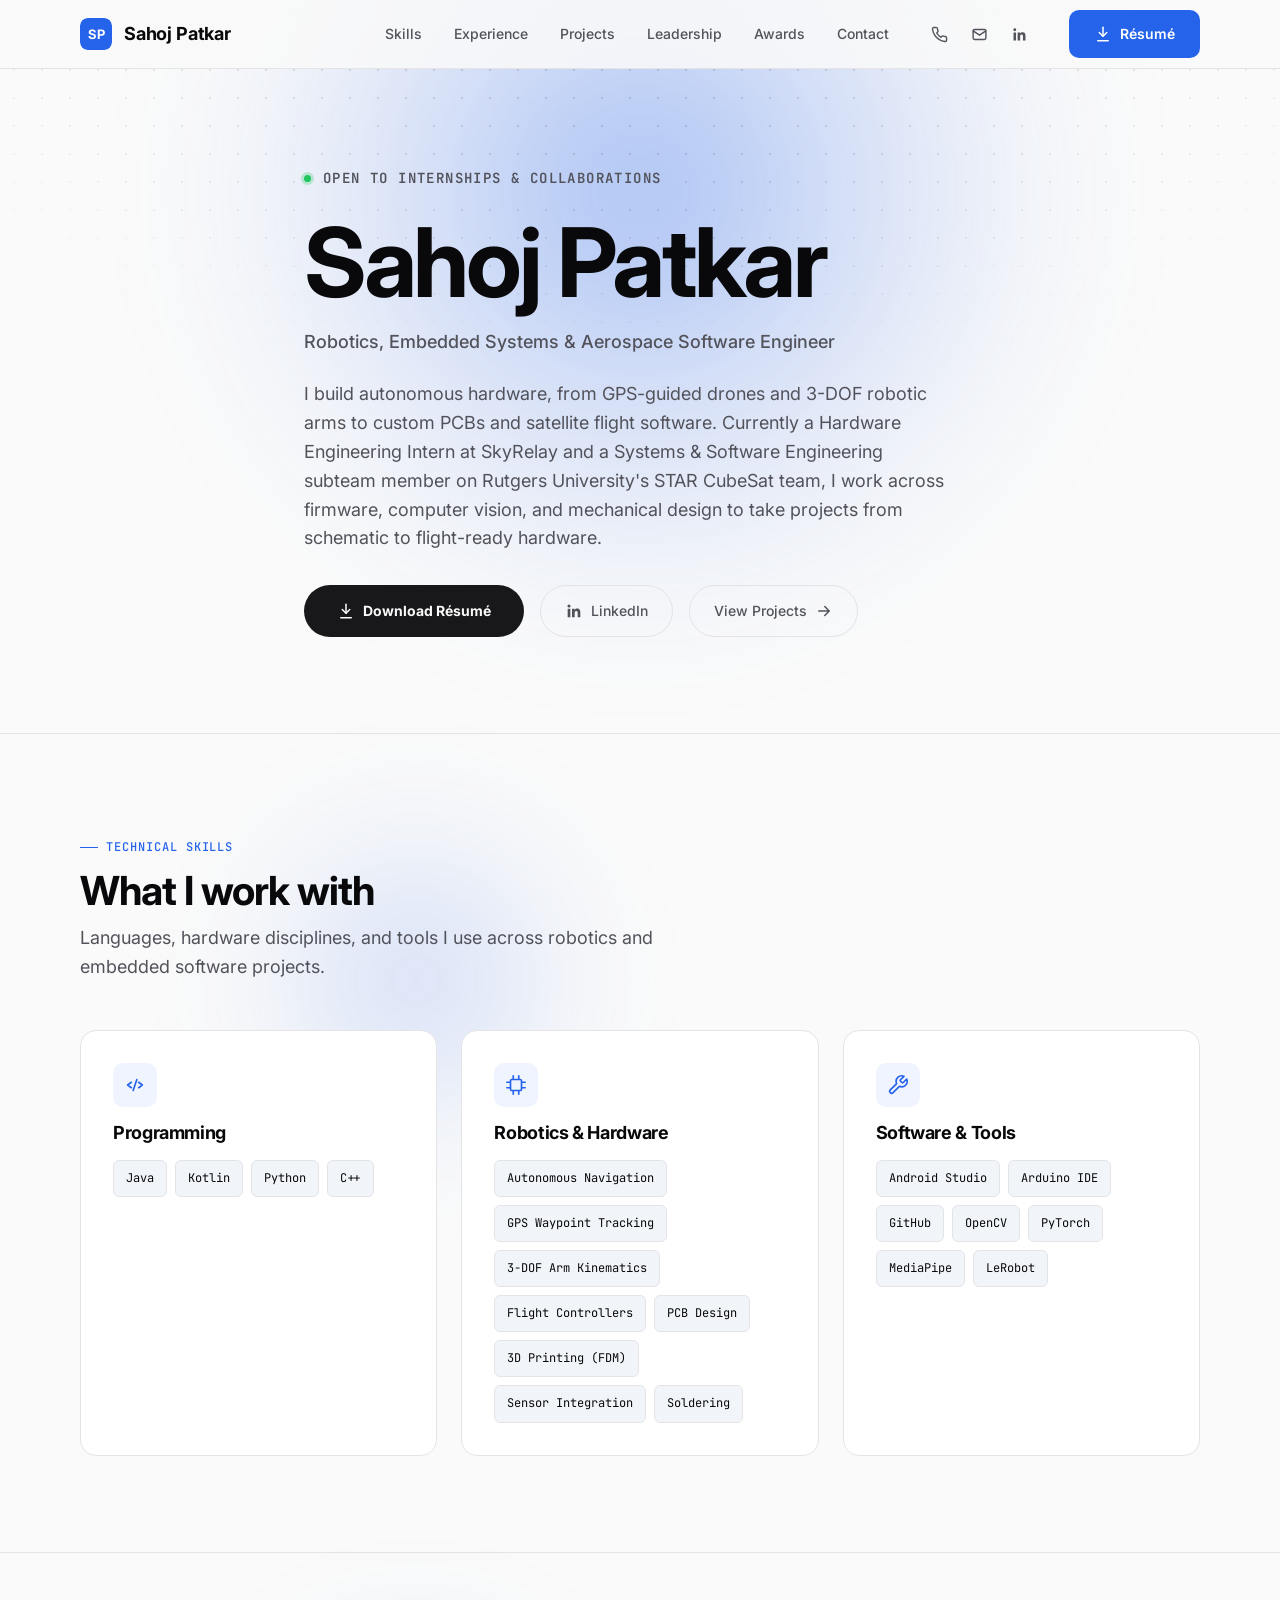
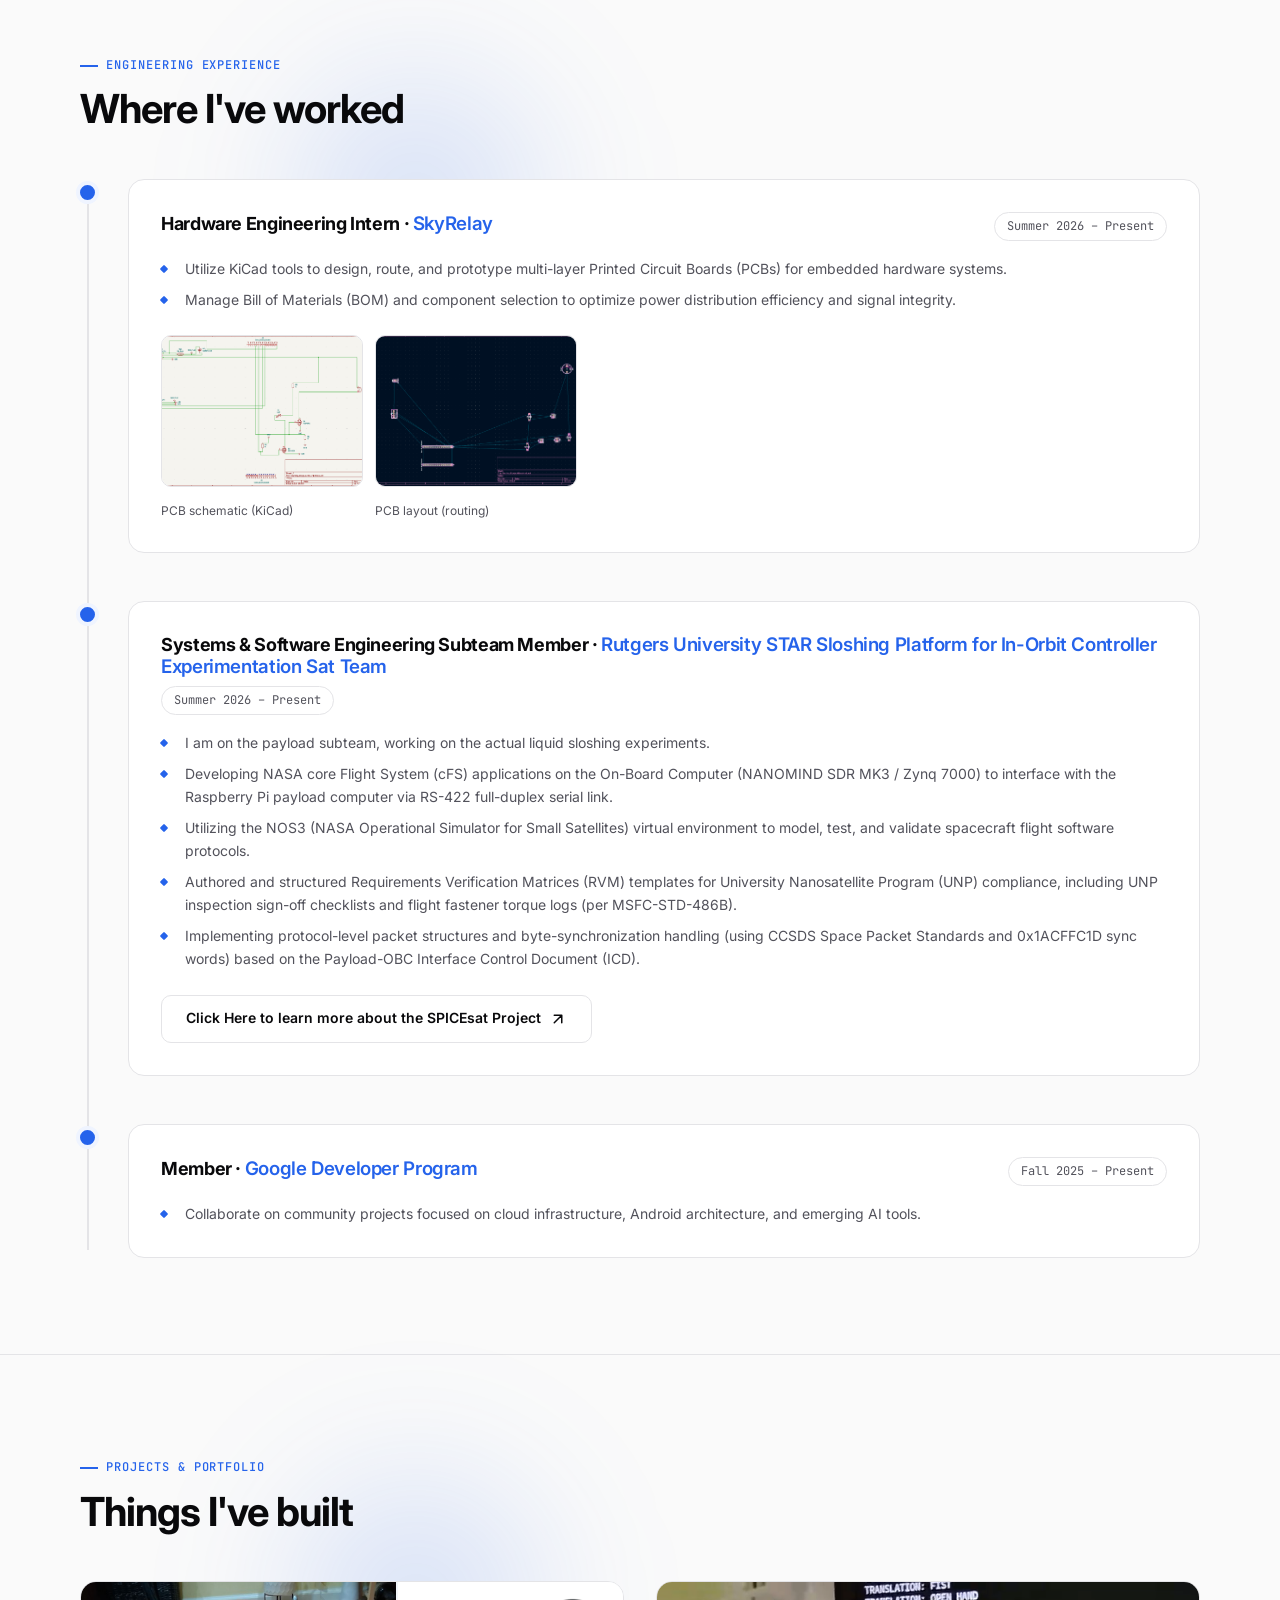
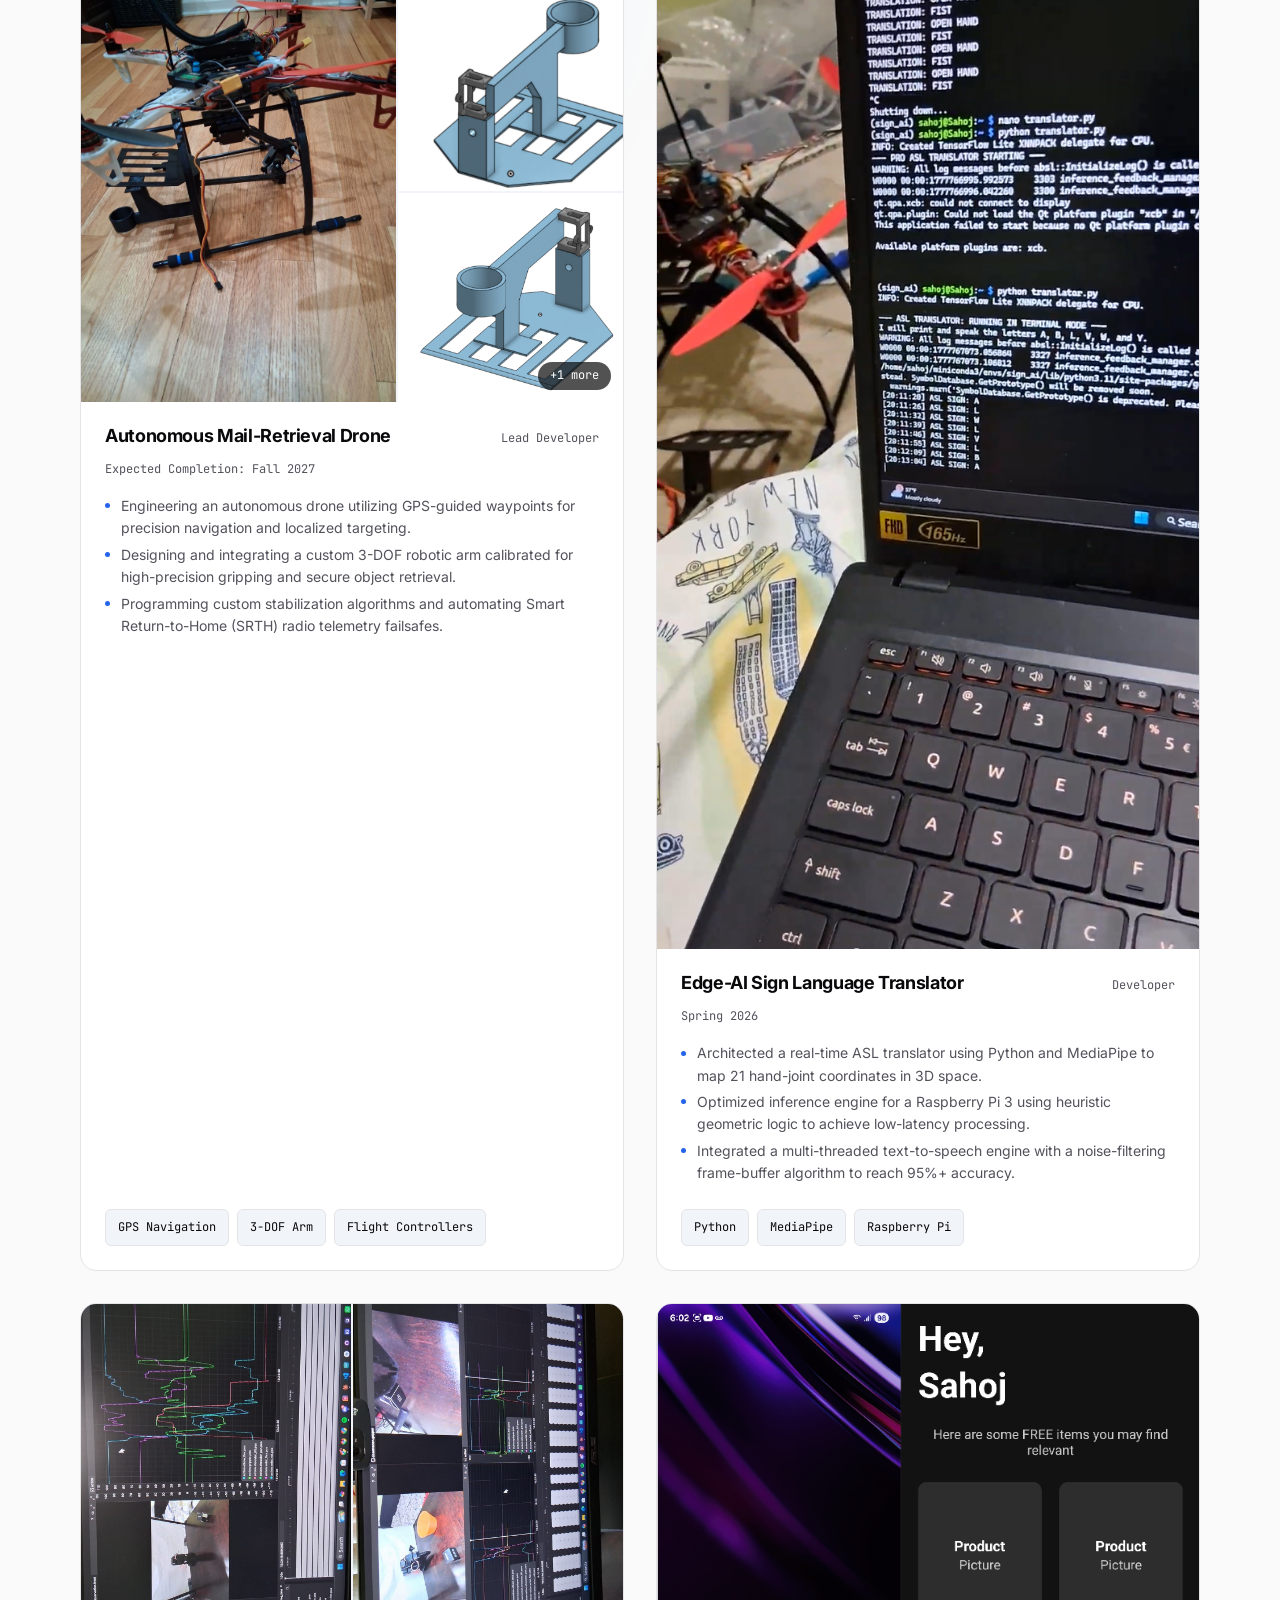
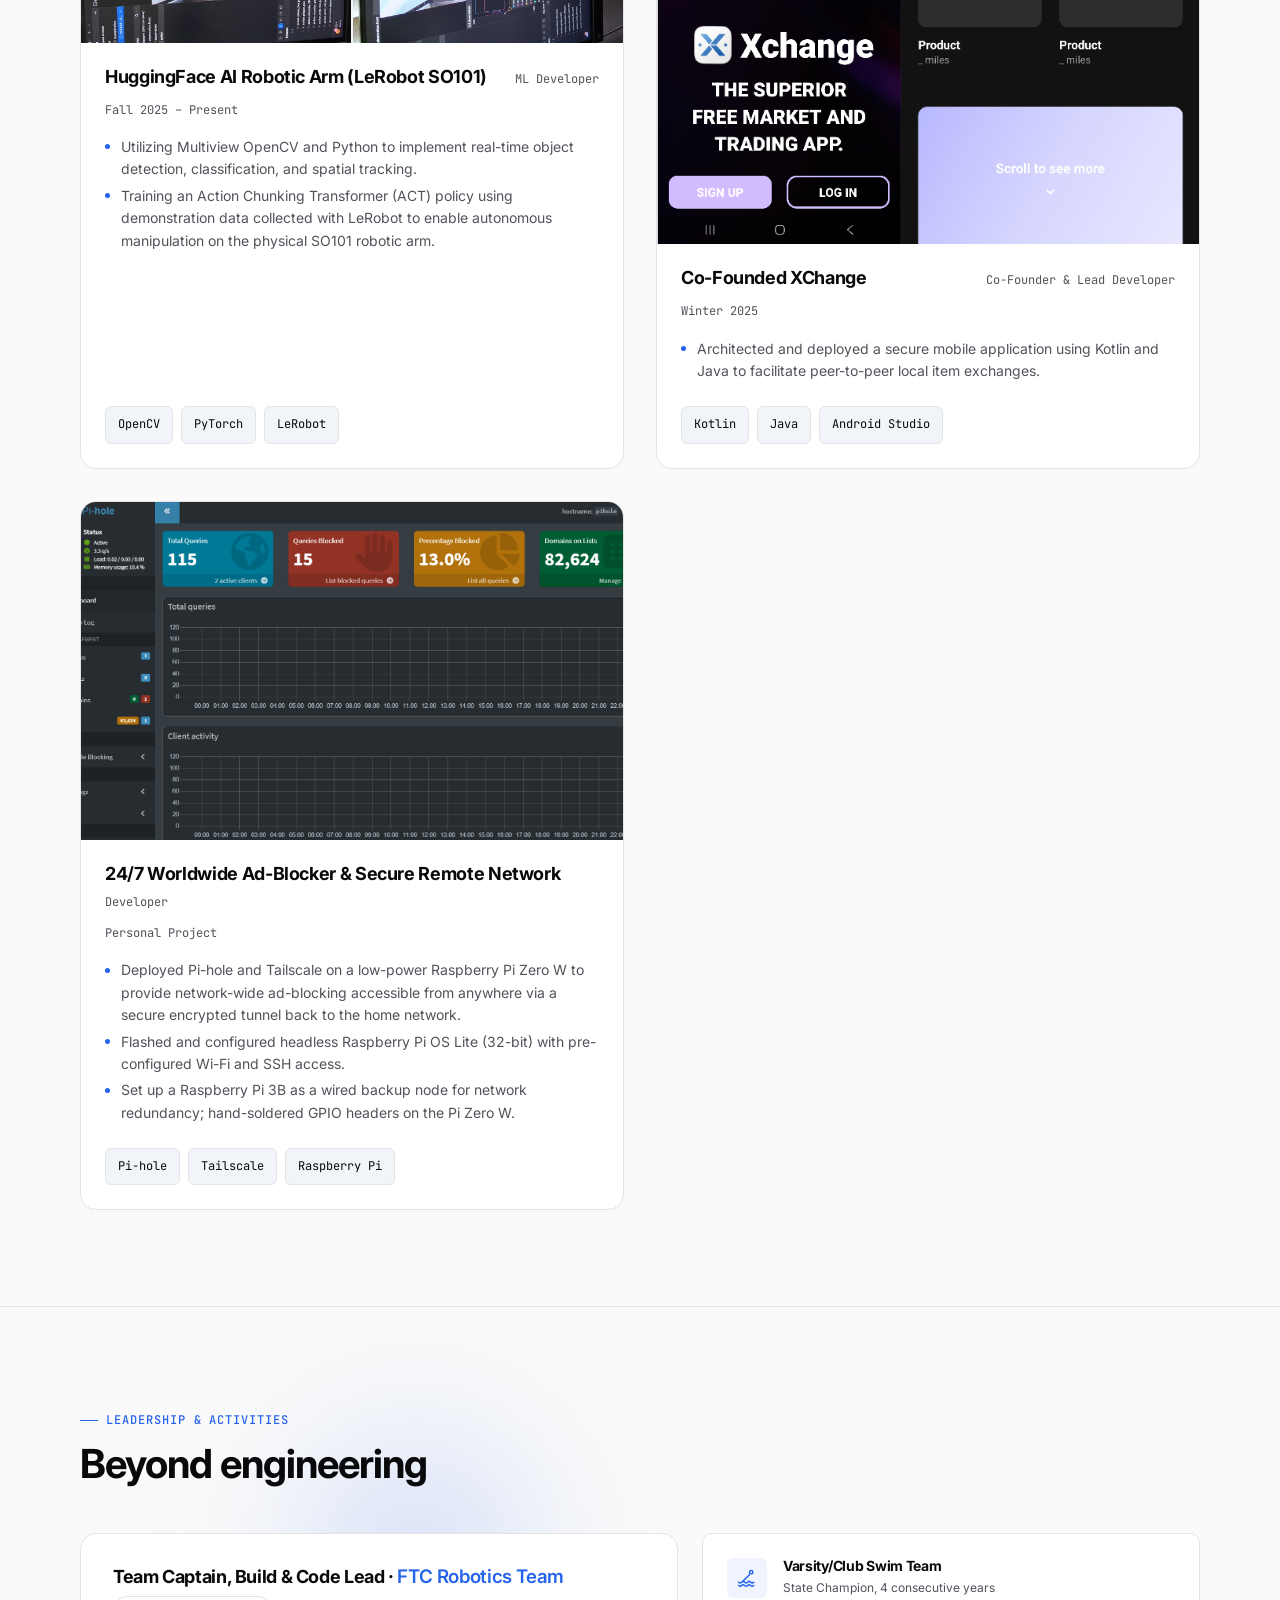
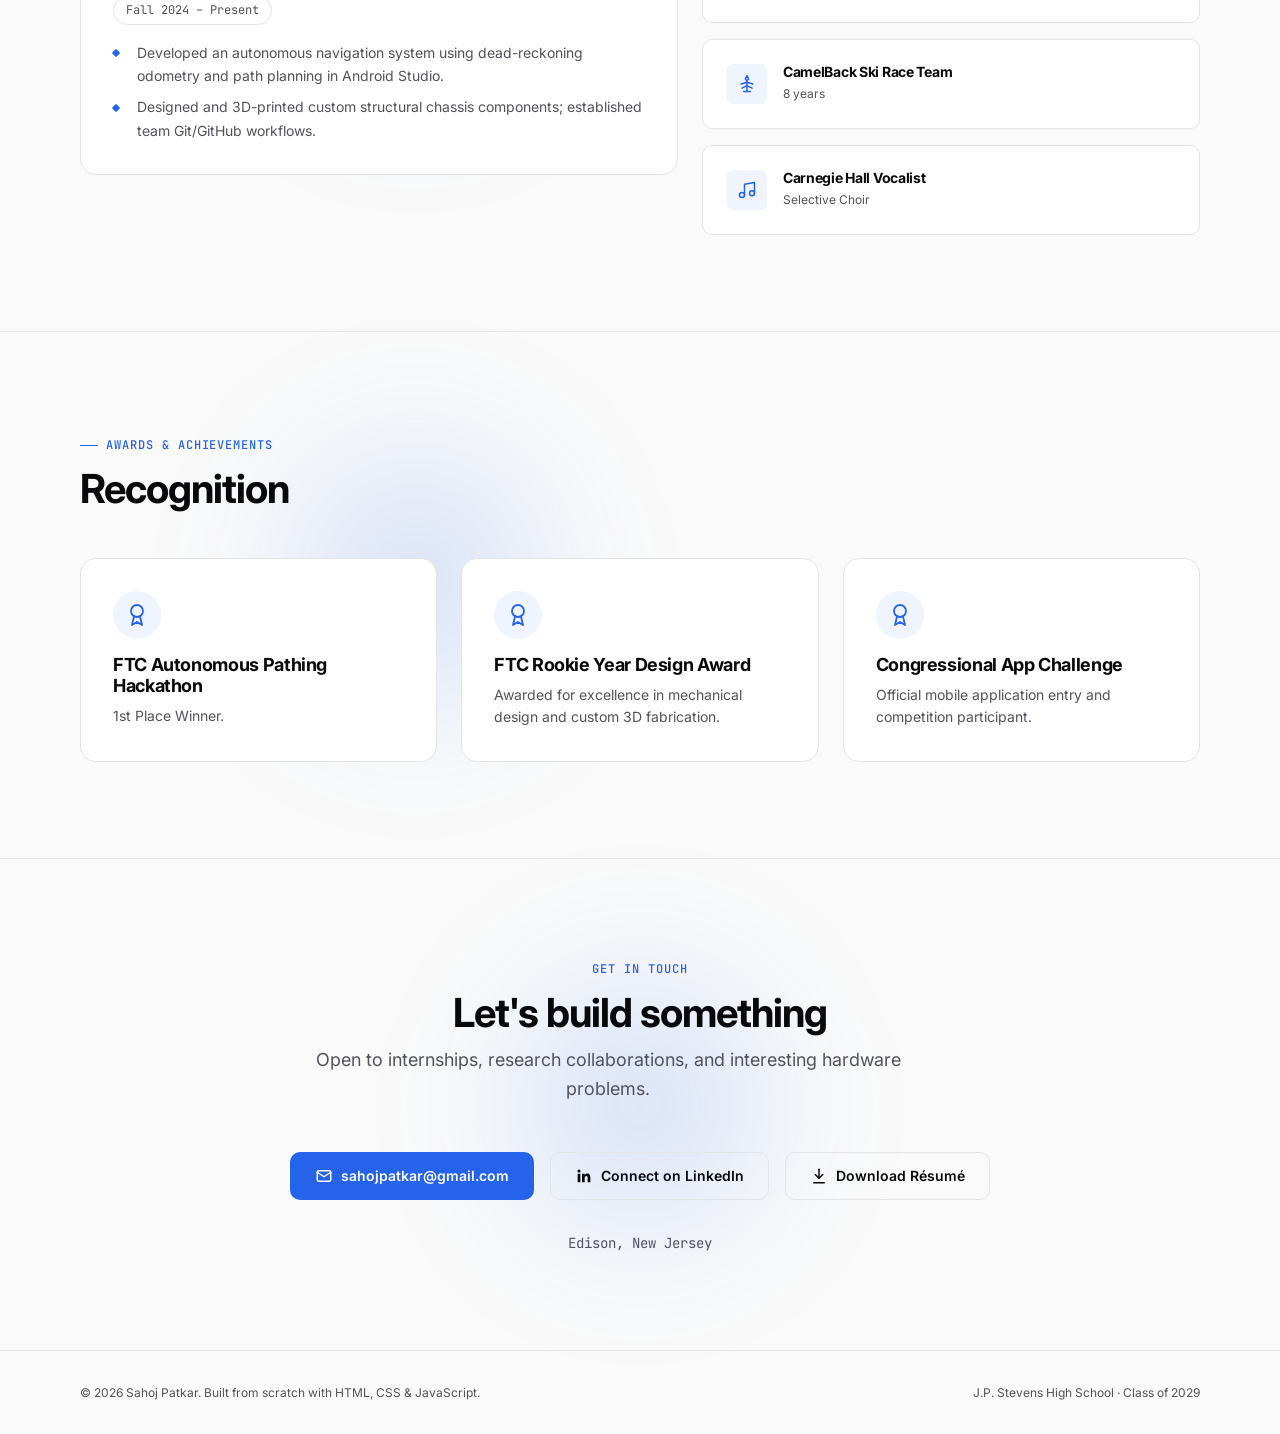
==== commit a8d7f318: "Redesign hero, rework nav contact info, and content fixes - Hero: layered background glow + dot text" ====
--- a/index.html
+++ b/index.html
@@ -15,24 +15,6 @@
 
 <a class="skip-link" href="#main">Skip to main content</a>
 
-<!-- ============================= UTILITY BAR ============================= -->
-<div class="utility-bar" aria-label="Contact information">
-  <div class="container utility-inner">
-    <a class="utility-link" href="tel:+19085295933">
-      <svg viewBox="0 0 24 24" fill="none" stroke="currentColor" stroke-width="2" stroke-linecap="round" stroke-linejoin="round"><path d="M22 16.92v3a2 2 0 01-2.18 2 19.79 19.79 0 01-8.63-3.07 19.5 19.5 0 01-6-6 19.79 19.79 0 01-3.07-8.67A2 2 0 014.11 2h3a2 2 0 012 1.72c.127.96.362 1.903.7 2.81a2 2 0 01-.45 2.11L8.09 9.91a16 16 0 006 6l1.27-1.27a2 2 0 012.11-.45c.907.338 1.85.573 2.81.7A2 2 0 0122 16.92z"/></svg>
-      <span class="utility-text">908-529-5933</span>
-    </a>
-    <a class="utility-link" href="mailto:sahojpatkar@gmail.com">
-      <svg viewBox="0 0 24 24" fill="none" stroke="currentColor" stroke-width="2" stroke-linecap="round" stroke-linejoin="round"><rect x="3" y="5" width="18" height="14" rx="2"/><path d="M3 7l9 6 9-6"/></svg>
-      <span class="utility-text">sahojpatkar@gmail.com</span>
-    </a>
-    <a class="utility-link" href="https://www.linkedin.com/in/sahoj-patkar-782933402" target="_blank" rel="noopener noreferrer">
-      <svg viewBox="0 0 24 24" fill="currentColor"><path d="M20.45 20.45h-3.55v-5.57c0-1.33-.02-3.03-1.85-3.03-1.86 0-2.15 1.45-2.15 2.94v5.66H9.35V9h3.41v1.56h.05c.47-.9 1.63-1.85 3.36-1.85 3.6 0 4.27 2.37 4.27 5.45v6.29zM5.34 7.43a2.06 2.06 0 1 1 0-4.12 2.06 2.06 0 0 1 0 4.12zM7.12 20.45H3.56V9h3.56v11.45z"/></svg>
-      <span class="utility-text">LinkedIn</span>
-    </a>
-  </div>
-</div>
-
 <!-- ============================= NAV ============================= -->
 <header class="site-nav">
   <div class="container nav-inner">
@@ -44,19 +26,33 @@
       <span class="nav-wordmark">Sahoj Patkar</span>
     </a>
 
-    <nav class="nav-links" aria-label="Primary">
-      <a href="#skills">Skills</a>
-      <a href="#experience">Experience</a>
-      <a href="#projects">Projects</a>
-      <a href="#leadership">Leadership</a>
-      <a href="#awards">Awards</a>
-      <a href="#contact">Contact</a>
-    </nav>
-
-    <a class="btn btn-accent nav-cta" href="assets/Sahoj_Patkar_Resume.pdf" download>
-      <svg viewBox="0 0 24 24" fill="none" stroke="currentColor" stroke-width="2" stroke-linecap="round" stroke-linejoin="round"><path d="M12 3v12"/><path d="M7 10l5 5 5-5"/><path d="M5 21h14"/></svg>
-      Résumé
-    </a>
+    <div class="nav-right">
+      <nav class="nav-links" aria-label="Primary">
+        <a href="#skills">Skills</a>
+        <a href="#experience">Experience</a>
+        <a href="#projects">Projects</a>
+        <a href="#leadership">Leadership</a>
+        <a href="#awards">Awards</a>
+        <a href="#contact">Contact</a>
+      </nav>
+
+      <div class="nav-contact" aria-label="Contact links">
+        <a href="tel:+19085295933" aria-label="Call 908-529-5933" title="908-529-5933">
+          <svg viewBox="0 0 24 24" fill="none" stroke="currentColor" stroke-width="2" stroke-linecap="round" stroke-linejoin="round"><path d="M22 16.92v3a2 2 0 01-2.18 2 19.79 19.79 0 01-8.63-3.07 19.5 19.5 0 01-6-6 19.79 19.79 0 01-3.07-8.67A2 2 0 014.11 2h3a2 2 0 012 1.72c.127.96.362 1.903.7 2.81a2 2 0 01-.45 2.11L8.09 9.91a16 16 0 006 6l1.27-1.27a2 2 0 012.11-.45c.907.338 1.85.573 2.81.7A2 2 0 0122 16.92z"/></svg>
+        </a>
+        <a href="mailto:sahojpatkar@gmail.com" aria-label="Email sahojpatkar@gmail.com" title="sahojpatkar@gmail.com">
+          <svg viewBox="0 0 24 24" fill="none" stroke="currentColor" stroke-width="2" stroke-linecap="round" stroke-linejoin="round"><rect x="3" y="5" width="18" height="14" rx="2"/><path d="M3 7l9 6 9-6"/></svg>
+        </a>
+        <a href="https://www.linkedin.com/in/sahoj-patkar-782933402" target="_blank" rel="noopener noreferrer" aria-label="LinkedIn profile" title="LinkedIn">
+          <svg viewBox="0 0 24 24" fill="currentColor"><path d="M20.45 20.45h-3.55v-5.57c0-1.33-.02-3.03-1.85-3.03-1.86 0-2.15 1.45-2.15 2.94v5.66H9.35V9h3.41v1.56h.05c.47-.9 1.63-1.85 3.36-1.85 3.6 0 4.27 2.37 4.27 5.45v6.29zM5.34 7.43a2.06 2.06 0 1 1 0-4.12 2.06 2.06 0 0 1 0 4.12zM7.12 20.45H3.56V9h3.56v11.45z"/></svg>
+        </a>
+      </div>
+
+      <a class="btn btn-accent nav-cta" href="assets/Sahoj_Patkar_Resume.pdf" download>
+        <svg viewBox="0 0 24 24" fill="none" stroke="currentColor" stroke-width="2" stroke-linecap="round" stroke-linejoin="round"><path d="M12 3v12"/><path d="M7 10l5 5 5-5"/><path d="M5 21h14"/></svg>
+        Résumé
+      </a>
+    </div>
 
     <button class="nav-toggle" aria-label="Toggle menu" aria-expanded="false" aria-controls="mobile-menu">
       <svg class="icon-menu" viewBox="0 0 24 24" fill="none" stroke="currentColor" stroke-width="2" stroke-linecap="round"><path d="M4 7h16M4 12h16M4 17h16"/></svg>
@@ -72,6 +68,11 @@
   <a href="#leadership">Leadership</a>
   <a href="#awards">Awards</a>
   <a href="#contact">Contact</a>
+  <div class="mobile-menu-contact">
+    <a href="tel:+19085295933">908-529-5933</a>
+    <a href="mailto:sahojpatkar@gmail.com">sahojpatkar@gmail.com</a>
+    <a href="https://www.linkedin.com/in/sahoj-patkar-782933402" target="_blank" rel="noopener noreferrer">LinkedIn</a>
+  </div>
   <a class="btn btn-accent" href="assets/Sahoj_Patkar_Resume.pdf" download>Download Résumé</a>
 </nav>
 
@@ -79,13 +80,14 @@
 
   <!-- ============================= HERO ============================= -->
   <section id="home" class="hero">
-    <div class="hero-bg-grid" aria-hidden="true"></div>
+    <div class="hero-glow" aria-hidden="true"></div>
+    <div class="hero-bg-dots" aria-hidden="true"></div>
     <div class="container hero-inner">
-      <span class="hero-kicker"><span class="pulse" aria-hidden="true"></span> Open to internships &amp; collaborations</span>
+      <span class="hero-eyebrow"><span class="pulse" aria-hidden="true"></span>Open to internships &amp; collaborations</span>
       <h1>Sahoj Patkar</h1>
       <p class="tagline">Robotics, Embedded Systems &amp; Aerospace Software Engineer</p>
       <p class="intro">
-        I build autonomous hardware — from GPS-guided drones and 3-DOF robotic arms to custom PCBs and
+        I build autonomous hardware, from GPS-guided drones and 3-DOF robotic arms to custom PCBs and
         satellite flight software. Currently a Hardware Engineering Intern at SkyRelay and a Systems &amp;
         Software Engineering subteam member on Rutgers University's STAR CubeSat team, I work across firmware,
         computer vision, and mechanical design to take projects from schematic to flight-ready hardware.
@@ -205,11 +207,16 @@
               <span class="xp-date">Summer 2026 – Present</span>
             </div>
             <ul class="xp-bullets">
+              <li>I am on the payload subteam, working on the actual liquid sloshing experiments.</li>
               <li>Developing NASA core Flight System (cFS) applications on the On-Board Computer (NANOMIND SDR MK3 / Zynq 7000) to interface with the Raspberry Pi payload computer via RS-422 full-duplex serial link.</li>
               <li>Utilizing the NOS3 (NASA Operational Simulator for Small Satellites) virtual environment to model, test, and validate spacecraft flight software protocols.</li>
               <li>Authored and structured Requirements Verification Matrices (RVM) templates for University Nanosatellite Program (UNP) compliance, including UNP inspection sign-off checklists and flight fastener torque logs (per MSFC-STD-486B).</li>
               <li>Implementing protocol-level packet structures and byte-synchronization handling (using CCSDS Space Packet Standards and 0x1ACFFC1D sync words) based on the Payload-OBC Interface Control Document (ICD).</li>
             </ul>
+            <a class="btn btn-secondary xp-link-btn" href="https://star.soe.rutgers.edu/cubesat" target="_blank" rel="noopener noreferrer">
+              Click Here to learn more about the SPICEsat Project
+              <svg viewBox="0 0 24 24" fill="none" stroke="currentColor" stroke-width="2" stroke-linecap="round" stroke-linejoin="round"><path d="M7 17L17 7M7 7h10v10"/></svg>
+            </a>
           </div>
         </div>
 
@@ -262,9 +269,9 @@
             </div>
             <span class="project-role">Expected Completion: Fall 2027</span>
             <ul class="project-bullets">
-              <li>Engineered an autonomous drone utilizing GPS-guided waypoints for precision navigation and localized targeting.</li>
-              <li>Designed and integrated a custom 3-DOF robotic arm calibrated for high-precision gripping and secure object retrieval.</li>
-              <li>Programmed custom stabilization algorithms and automated Smart Return-to-Home (SRTH) radio telemetry failsafes.</li>
+              <li>Engineering an autonomous drone utilizing GPS-guided waypoints for precision navigation and localized targeting.</li>
+              <li>Designing and integrating a custom 3-DOF robotic arm calibrated for high-precision gripping and secure object retrieval.</li>
+              <li>Programming custom stabilization algorithms and automating Smart Return-to-Home (SRTH) radio telemetry failsafes.</li>
             </ul>
             <div class="tag-list project-tags">
               <span class="tag">GPS Navigation</span>
@@ -303,8 +310,13 @@
         <!-- LeRobot SO101 -->
         <article class="project-card reveal">
           <div class="project-media">
-            <div class="project-media-empty" aria-hidden="true">
-              <svg viewBox="0 0 24 24" fill="none" stroke="currentColor" stroke-width="1.5" stroke-linecap="round" stroke-linejoin="round"><rect x="4" y="4" width="16" height="16" rx="2"/><circle cx="9" cy="9" r="1.3" fill="currentColor" stroke="none"/><path d="M4 16l4.5-4.5a2 2 0 012.8 0L18 18"/></svg>
+            <div class="project-media-grid-2">
+              <button type="button" data-lightbox-group="lerobot" data-lightbox-index="0" aria-label="Open LeRobot SO101 training visualization image 1">
+                <img src="images/lerobot-training-viz-1.jpg" alt="LeRobot SO101 teleoperation session showing joint action and observation plots alongside a front camera view of the robotic arm on a desk" loading="lazy" width="800" height="600">
+              </button>
+              <button type="button" data-lightbox-group="lerobot" data-lightbox-index="1" aria-label="Open LeRobot SO101 training visualization image 2">
+                <img src="images/lerobot-training-viz-2.jpg" alt="LeRobot SO101 dataset visualization with gripper and front camera feeds alongside joint position plots during a pick-and-place task" loading="lazy" width="800" height="600">
+              </button>
             </div>
           </div>
           <div class="project-body">
@@ -314,8 +326,8 @@
             </div>
             <span class="project-role">Fall 2025 – Present</span>
             <ul class="project-bullets">
-              <li>Utilized Multiview OpenCV and Python to implement real-time object detection, classification, and spatial tracking.</li>
-              <li>Trained an Action Chunking Transformer (ACT) policy using demonstration data collected with LeRobot to enable autonomous manipulation on the physical SO101 robotic arm.</li>
+              <li>Utilizing Multiview OpenCV and Python to implement real-time object detection, classification, and spatial tracking.</li>
+              <li>Training an Action Chunking Transformer (ACT) policy using demonstration data collected with LeRobot to enable autonomous manipulation on the physical SO101 robotic arm.</li>
             </ul>
             <div class="tag-list project-tags">
               <span class="tag">OpenCV</span>
--- a/css/style.css
+++ b/css/style.css
@@ -47,9 +47,8 @@
   --radius-lg: 16px;
 
   --container-max: 74rem;
-  --header-utility-h: 40px;
   --header-nav-h: 68px;
-  --header-h: calc(var(--header-utility-h) + var(--header-nav-h));
+  --header-h: var(--header-nav-h);
   --shadow-sm: 0 1px 2px rgba(9, 9, 11, 0.04), 0 1px 3px rgba(9, 9, 11, 0.06);
   --shadow-md: 0 4px 12px rgba(9, 9, 11, 0.06), 0 2px 4px rgba(9, 9, 11, 0.04);
   --shadow-lg: 0 12px 32px rgba(9, 9, 11, 0.10), 0 4px 8px rgba(9, 9, 11, 0.04);
@@ -149,8 +148,24 @@
 section#home { border-top: none; }
 
 .section-head {
+  position: relative;
   max-width: 42rem;
   margin-bottom: var(--sp-12);
+}
+
+.section-head::before {
+  content: '';
+  position: absolute;
+  top: -40px;
+  left: 50%;
+  transform: translateX(-50%);
+  width: 380px;
+  height: 380px;
+  max-width: 100vw;
+  background: radial-gradient(circle, color-mix(in srgb, var(--color-accent) 20%, transparent) 0%, transparent 70%);
+  filter: blur(60px);
+  z-index: -1;
+  pointer-events: none;
 }
 
 .eyebrow {
@@ -174,7 +189,9 @@
 }
 
 .section-title {
-  font-size: var(--fs-xl);
+  font-size: clamp(1.75rem, 4vw, 2.5rem);
+  line-height: 1.08;
+  letter-spacing: -0.025em;
   margin-bottom: var(--sp-3);
 }
 
@@ -244,51 +261,9 @@
    Nav
    ========================================================================== */
 
-.utility-bar {
+.site-nav {
   position: fixed;
   inset: 0 0 auto 0;
-  z-index: 101;
-  height: var(--header-utility-h);
-  background: var(--color-primary);
-  color: var(--color-bg);
-}
-
-.utility-inner {
-  height: 100%;
-  display: flex;
-  align-items: center;
-  justify-content: center;
-  gap: var(--sp-4);
-}
-
-@media (min-width: 640px) {
-  .utility-inner { justify-content: flex-end; gap: var(--sp-6); }
-}
-
-.utility-link {
-  display: flex;
-  align-items: center;
-  gap: var(--sp-2);
-  font-family: var(--font-mono);
-  font-size: var(--fs-xs);
-  color: inherit;
-  opacity: 0.85;
-  padding: var(--sp-2);
-  transition: opacity var(--dur-fast) var(--ease-out);
-}
-
-.utility-link:hover { opacity: 1; }
-.utility-link svg { width: 15px; height: 15px; flex-shrink: 0; }
-
-.utility-text { display: none; }
-
-@media (min-width: 640px) {
-  .utility-text { display: inline; }
-}
-
-.site-nav {
-  position: fixed;
-  inset: var(--header-utility-h) 0 auto 0;
   z-index: 100;
   background: color-mix(in srgb, var(--color-bg) 85%, transparent);
   backdrop-filter: blur(12px);
@@ -320,8 +295,14 @@
   .nav-wordmark { display: none; }
 }
 
+.nav-right {
+  display: none;
+  align-items: center;
+  gap: var(--sp-8);
+}
+
 .nav-links {
-  display: none;
+  display: flex;
   align-items: center;
   gap: var(--sp-8);
 }
@@ -346,7 +327,27 @@
   border-radius: 2px;
 }
 
-.nav-cta { display: none; }
+.nav-cta { display: inline-flex; }
+
+.nav-contact {
+  display: flex;
+  align-items: center;
+  gap: var(--sp-1);
+}
+
+.nav-contact a {
+  display: inline-flex;
+  align-items: center;
+  justify-content: center;
+  width: 36px;
+  height: 36px;
+  border-radius: 50%;
+  color: var(--color-fg-muted);
+  transition: color var(--dur-fast) var(--ease-out), background var(--dur-fast) var(--ease-out);
+}
+
+.nav-contact a:hover { color: var(--color-accent); background: var(--color-accent-soft); }
+.nav-contact svg { width: 17px; height: 17px; }
 
 .nav-toggle {
   display: inline-flex;
@@ -394,9 +395,26 @@
 
 .mobile-menu .btn { margin-top: var(--sp-6); }
 
+.mobile-menu-contact {
+  display: flex;
+  flex-direction: column;
+  gap: var(--sp-1);
+  margin-top: var(--sp-4);
+  padding-top: var(--sp-4);
+  border-top: 1px solid var(--color-border);
+}
+
+.mobile-menu-contact a {
+  font-family: var(--font-mono);
+  font-size: var(--fs-sm);
+  font-weight: 500;
+  color: var(--color-fg-muted);
+  padding-block: var(--sp-2);
+  border-bottom: none;
+}
+
 @media (min-width: 900px) {
-  .nav-links { display: flex; }
-  .nav-cta { display: inline-flex; }
+  .nav-right { display: flex; }
   .nav-toggle { display: none; }
   .mobile-menu { display: none; }
 }
@@ -412,50 +430,69 @@
   overflow: clip;
 }
 
-.hero-bg-grid {
+.hero-glow {
+  position: absolute;
+  top: -260px;
+  left: 50%;
+  transform: translateX(-50%);
+  width: 900px;
+  height: 900px;
+  max-width: 170vw;
+  max-height: 170vw;
+  background: radial-gradient(circle,
+    color-mix(in srgb, var(--color-accent) 40%, transparent) 0%,
+    color-mix(in srgb, var(--color-accent) 14%, transparent) 38%,
+    transparent 70%);
+  filter: blur(70px);
+  z-index: -2;
+  pointer-events: none;
+}
+
+.hero-bg-dots {
   position: absolute;
   inset: 0;
   z-index: -1;
-  background-image:
-    linear-gradient(to right, var(--color-border) 1px, transparent 1px),
-    linear-gradient(to bottom, var(--color-border) 1px, transparent 1px);
-  background-size: 64px 64px;
-  mask-image: radial-gradient(ellipse 80% 60% at 50% 0%, black 40%, transparent 100%);
-  opacity: 0.6;
+  background-image: radial-gradient(color-mix(in srgb, var(--color-fg) 30%, transparent) 1.5px, transparent 1.5px);
+  background-size: 28px 28px;
+  mask-image: radial-gradient(ellipse 75% 55% at 50% 5%, black 25%, transparent 90%);
+  opacity: 0.45;
+  pointer-events: none;
 }
 
 .hero-inner { max-width: 46rem; }
 
-.hero-kicker {
+.hero-eyebrow {
   font-family: var(--font-mono);
   font-size: var(--fs-sm);
-  color: var(--color-accent);
-  letter-spacing: 0.04em;
+  font-weight: 600;
+  color: var(--color-fg-muted);
+  letter-spacing: 0.1em;
+  text-transform: uppercase;
   margin-bottom: var(--sp-6);
   display: inline-flex;
   align-items: center;
-  gap: var(--sp-2);
-  padding: var(--sp-2) var(--sp-4);
-  border: 1px solid var(--color-border);
-  border-radius: 999px;
-  background: var(--color-surface);
-}
-
-.hero-kicker .pulse {
+  gap: var(--sp-3);
+}
+
+.hero-eyebrow .pulse {
   width: 7px; height: 7px; border-radius: 50%;
   background: #22C55E;
   box-shadow: 0 0 0 3px color-mix(in srgb, #22C55E 25%, transparent);
+  flex-shrink: 0;
 }
 
 .hero h1 {
-  font-size: var(--fs-3xl);
+  font-size: clamp(2.75rem, 8vw, 6rem);
+  line-height: 1.02;
+  letter-spacing: -0.035em;
   margin-bottom: var(--sp-4);
 }
 
 .hero .tagline {
-  font-size: var(--fs-lg);
-  font-weight: 600;
-  color: var(--color-fg);
+  font-size: var(--fs-md);
+  font-weight: 500;
+  color: var(--color-fg-muted);
+  letter-spacing: 0;
   margin-bottom: var(--sp-6);
 }
 
@@ -471,8 +508,23 @@
   gap: var(--sp-4);
 }
 
+.hero-actions .btn { border-radius: 999px; }
+
+.hero-actions .btn-primary {
+  padding-inline: var(--sp-8);
+  min-height: 52px;
+  font-weight: 700;
+}
+
+.hero-actions .btn-secondary {
+  border-width: 1px;
+  font-weight: 500;
+  color: var(--color-fg-muted);
+}
+
+.hero-actions .btn-secondary:hover { color: var(--color-accent); }
+
 @media (max-width: 480px) {
-  .hero h1 { font-size: var(--fs-2xl); }
   .hero-actions .btn { flex: 1 1 auto; }
 }
 
@@ -644,6 +696,8 @@
   margin-top: var(--sp-6);
   max-width: 26rem;
 }
+
+.xp-link-btn { margin-top: var(--sp-6); }
 
 .xp-gallery button {
   border: 1px solid var(--color-border);
@@ -731,12 +785,21 @@
   pointer-events: none;
 }
 
-.project-media-empty {
-  width: 100%; height: 100%;
-  display: grid; place-items: center;
-  color: var(--color-fg-muted);
-}
-.project-media-empty svg { width: 48px; height: 48px; opacity: 0.5; }
+.project-media-grid-2 {
+  display: grid;
+  grid-template-columns: 1fr 1fr;
+  gap: 2px;
+  height: 100%;
+}
+
+.project-media-grid-2 button { all: unset; cursor: pointer; overflow: hidden; }
+.project-media-grid-2 img { width: 100%; height: 100%; object-fit: cover; transition: transform var(--dur-base) var(--ease-out); }
+.project-media-grid-2 button:hover img { transform: scale(1.06); }
+
+.project-media-grid-2 button:focus-visible {
+  outline: 2.5px solid var(--color-ring);
+  outline-offset: -2px;
+}
 
 .project-body { padding: var(--sp-6); display: flex; flex-direction: column; gap: var(--sp-3); flex: 1; }
 
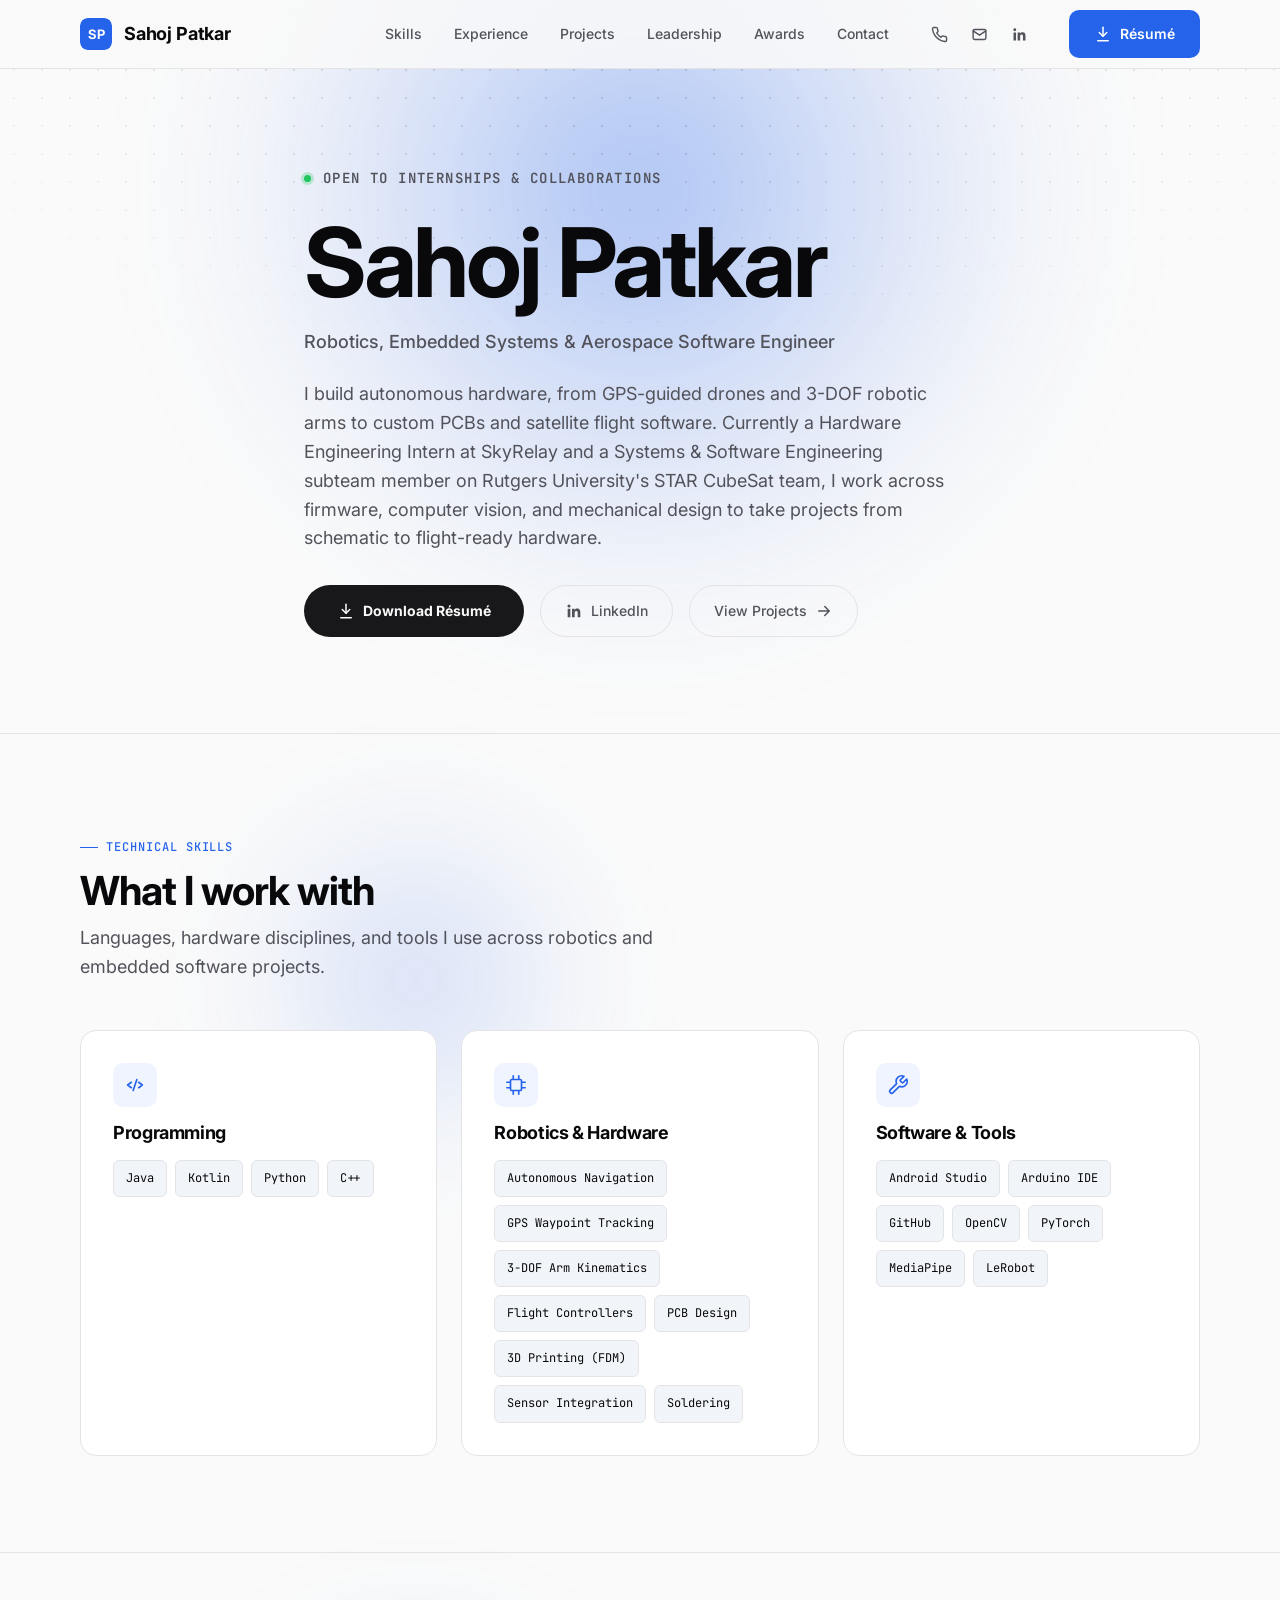
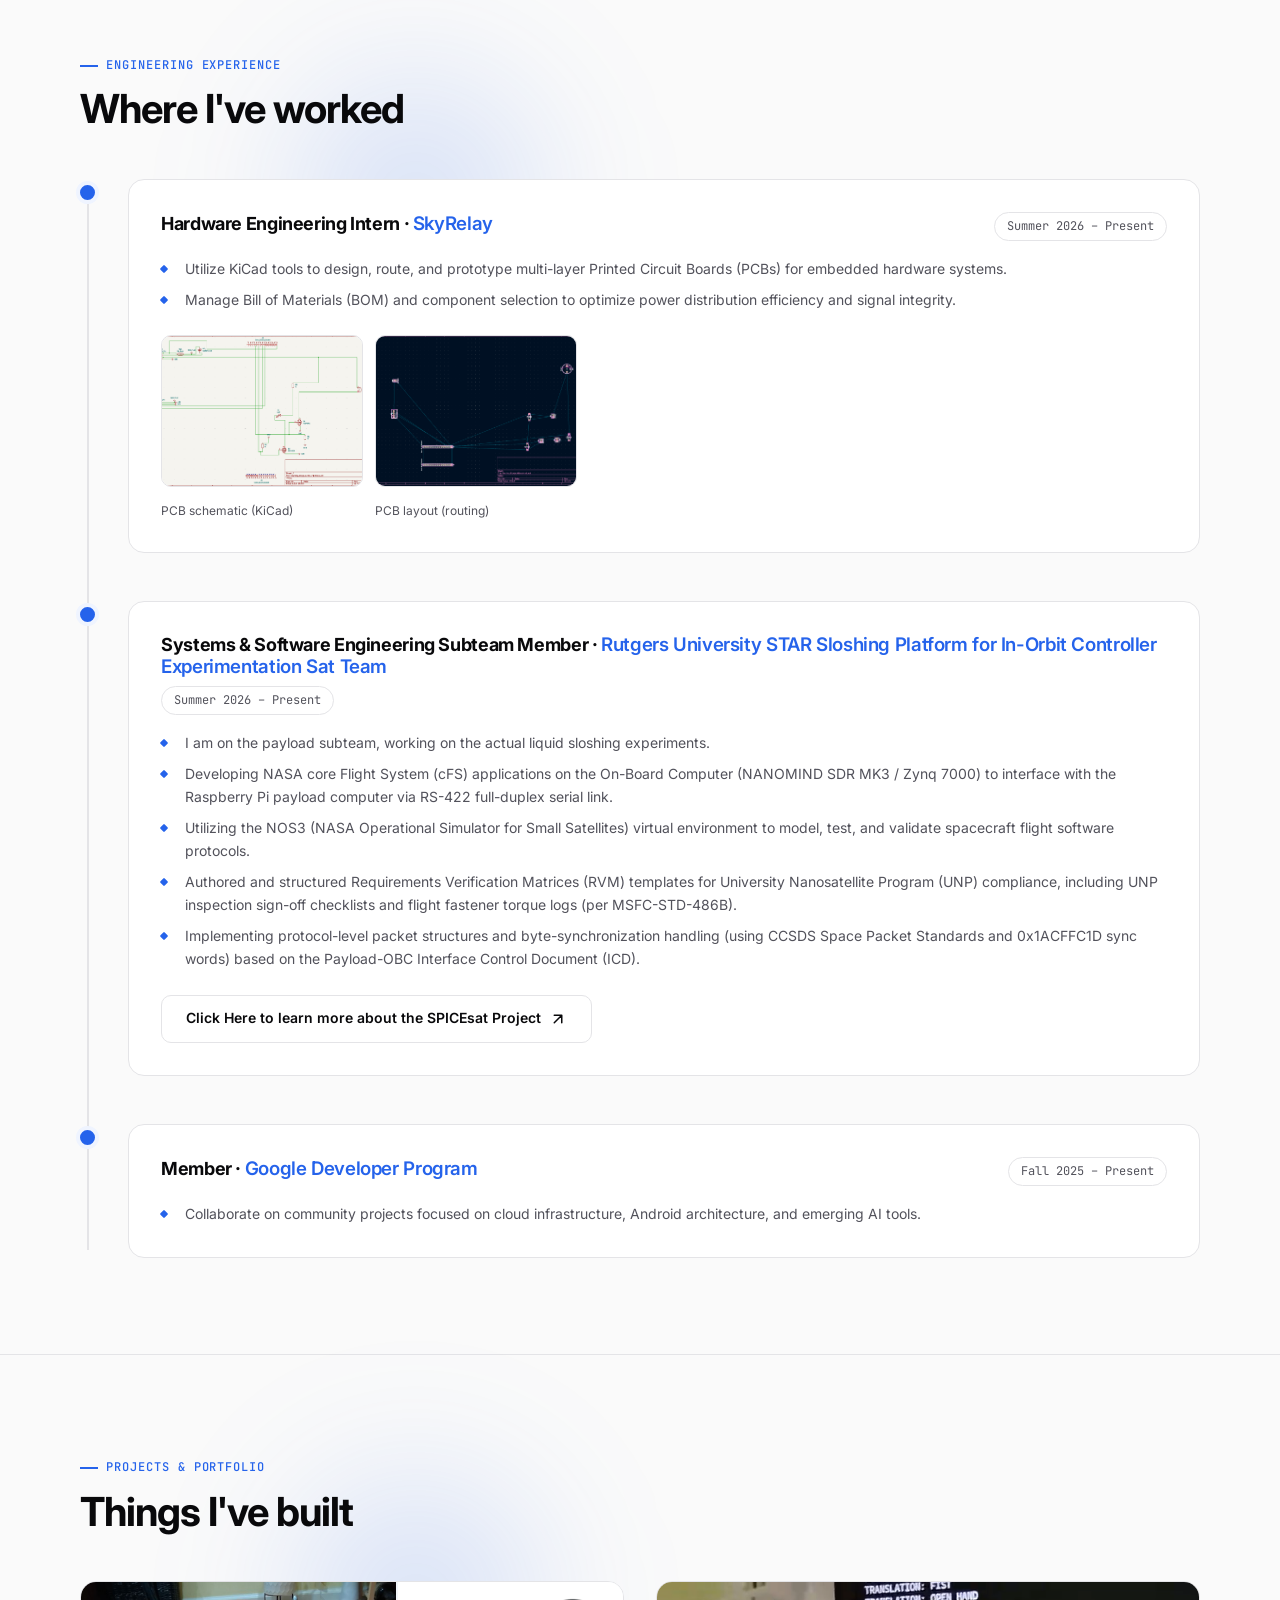
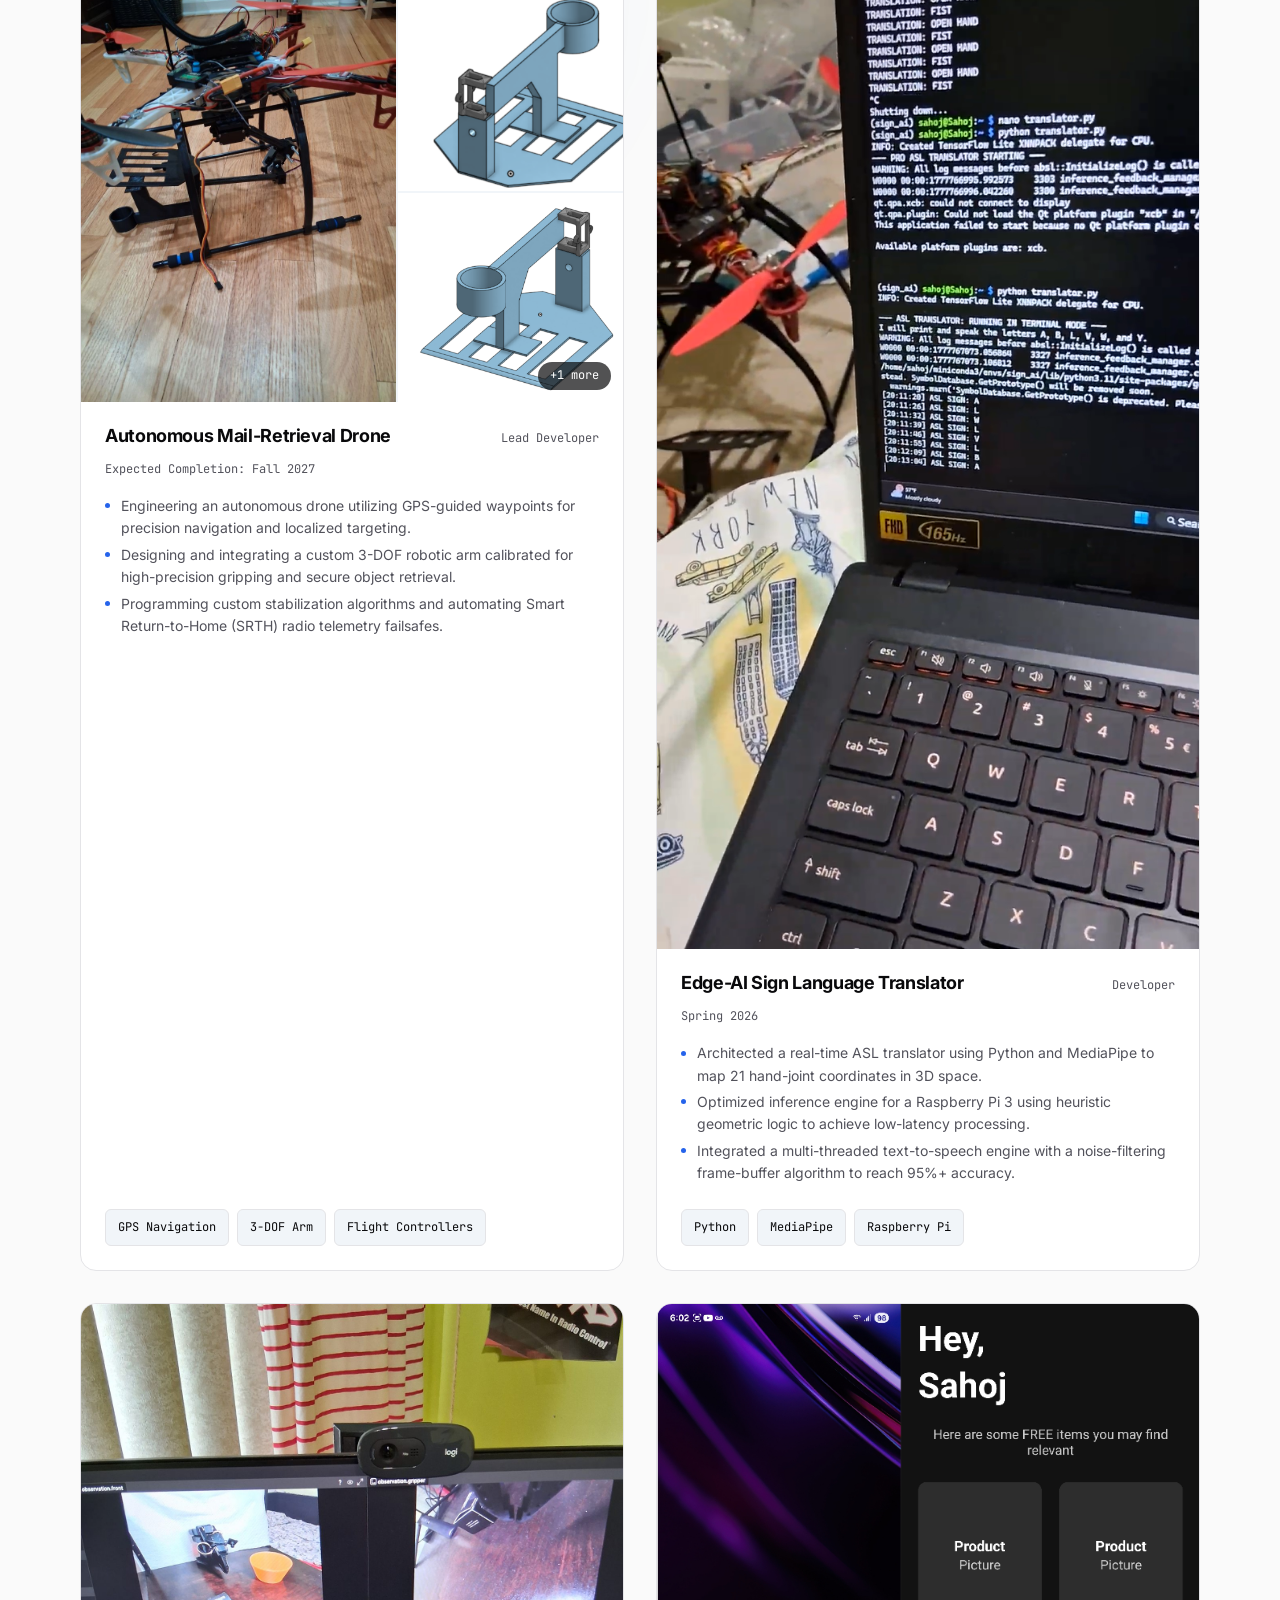
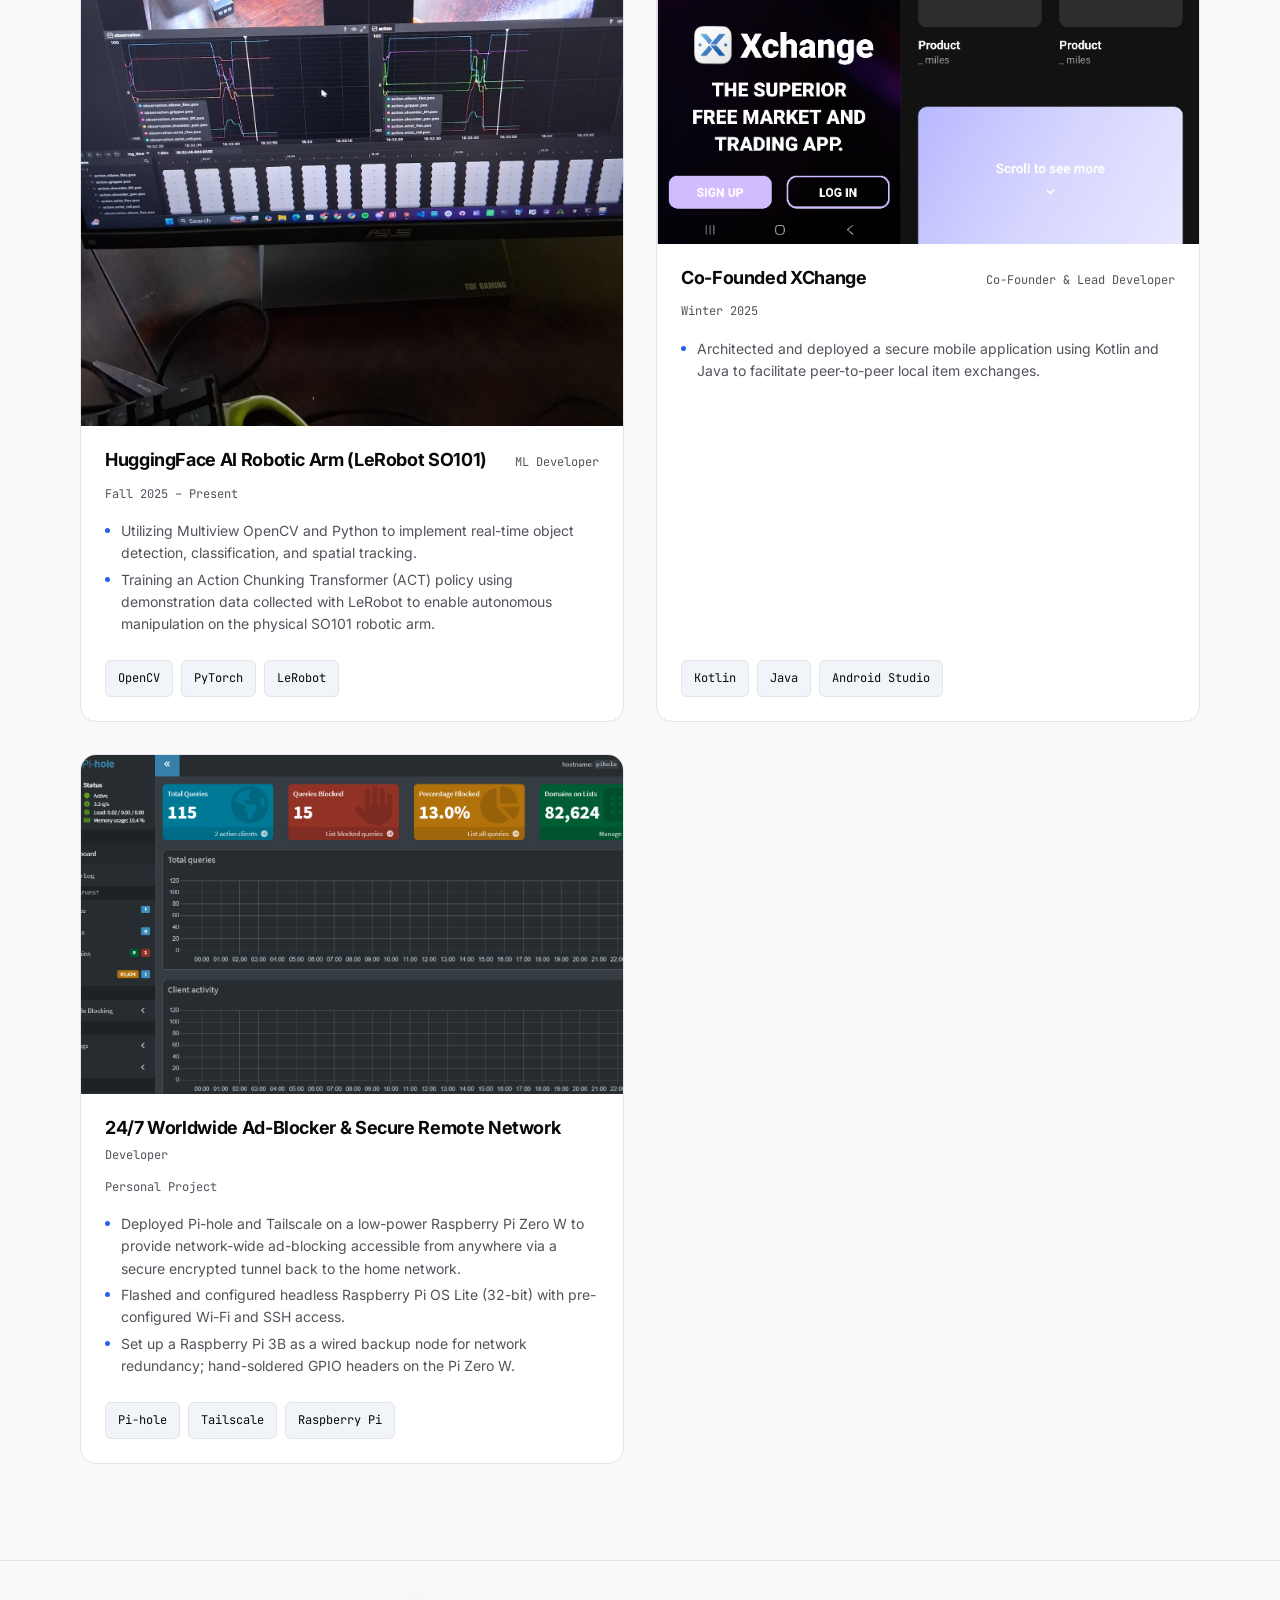
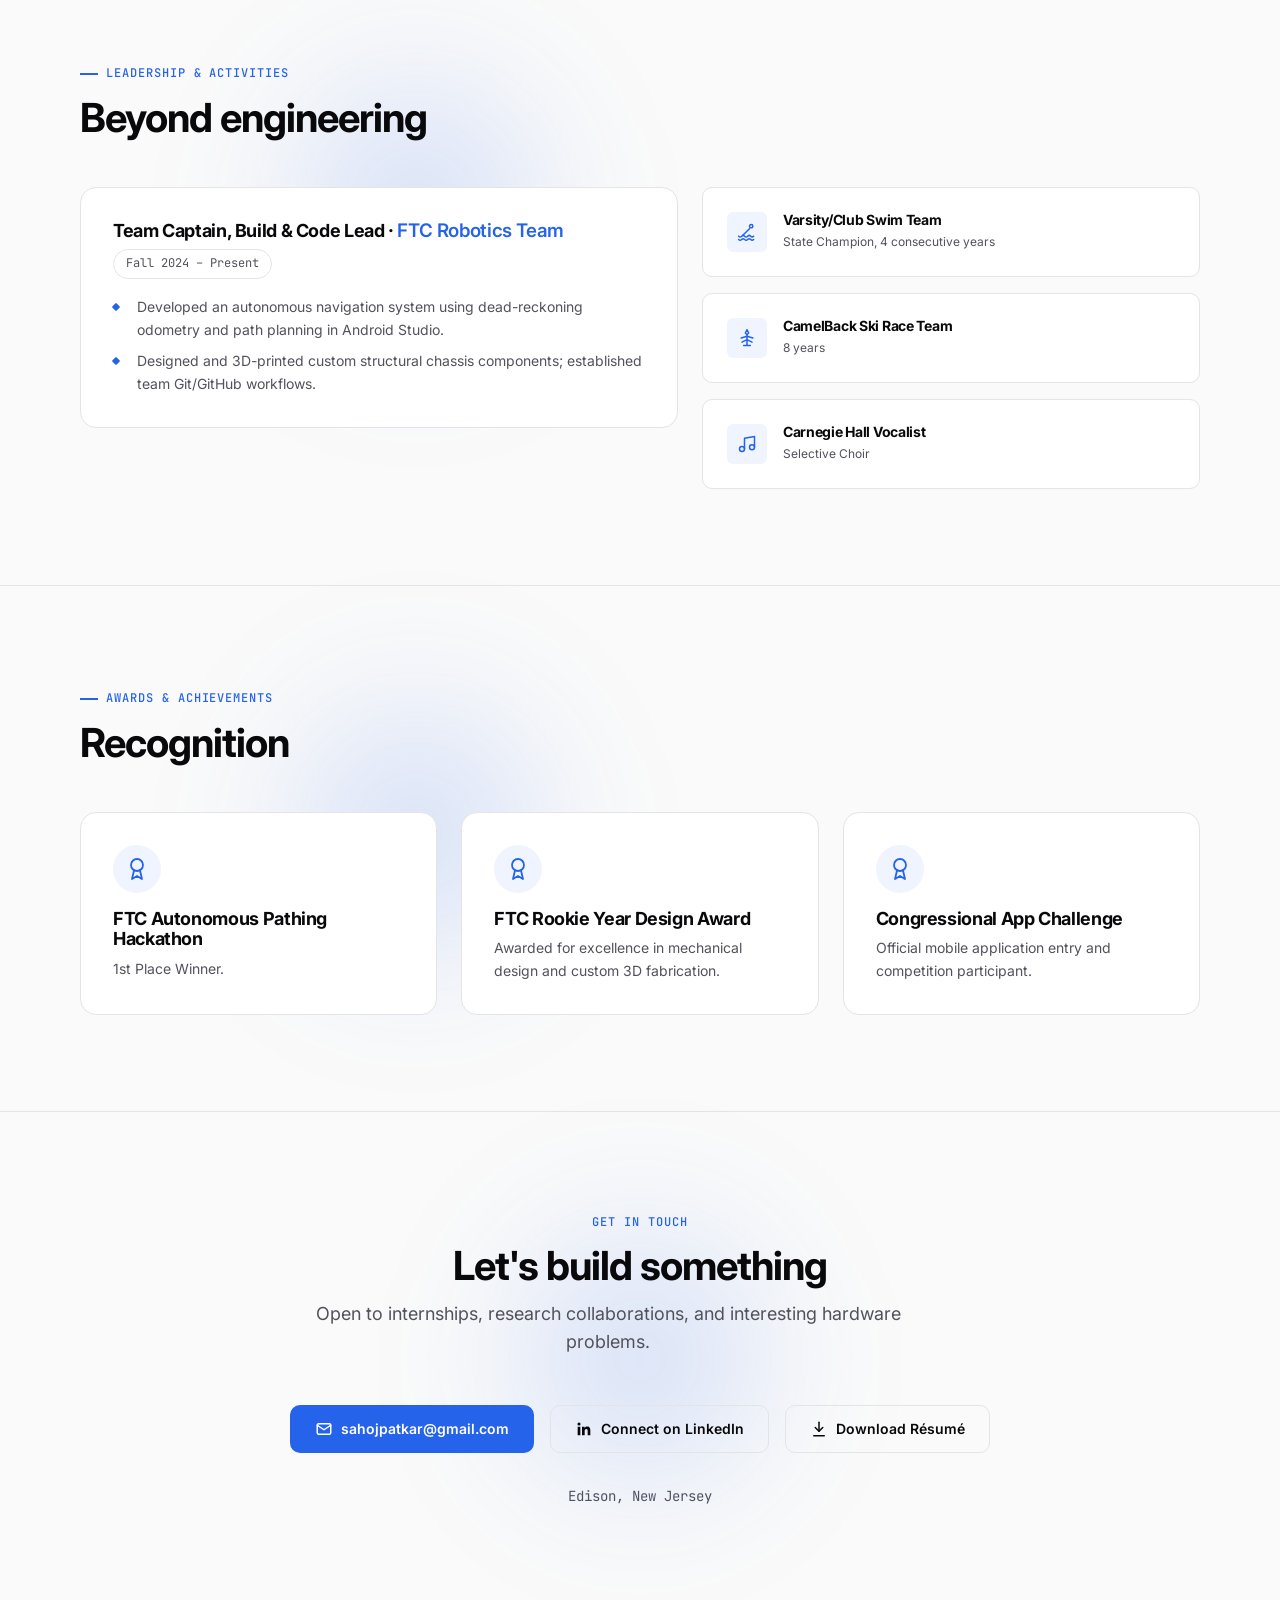
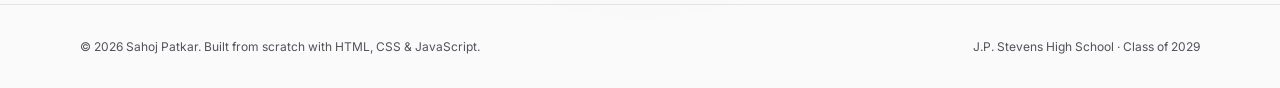
==== commit 3f1d3d63: "Add cache-busting, fix LeRobot image rotation, drop second photo - Append ?v=3 to css/style.css and " ====
--- a/index.html
+++ b/index.html
@@ -9,7 +9,7 @@
 <link rel="preconnect" href="https://fonts.googleapis.com">
 <link rel="preconnect" href="https://fonts.gstatic.com" crossorigin>
 <link href="https://fonts.googleapis.com/css2?family=Inter:wght@400;500;600;700;800&family=JetBrains+Mono:wght@400;500;600&display=swap" rel="stylesheet">
-<link rel="stylesheet" href="css/style.css">
+<link rel="stylesheet" href="css/style.css?v=3">
 </head>
 <body>
 
@@ -310,14 +310,9 @@
         <!-- LeRobot SO101 -->
         <article class="project-card reveal">
           <div class="project-media">
-            <div class="project-media-grid-2">
-              <button type="button" data-lightbox-group="lerobot" data-lightbox-index="0" aria-label="Open LeRobot SO101 training visualization image 1">
-                <img src="images/lerobot-training-viz-1.jpg" alt="LeRobot SO101 teleoperation session showing joint action and observation plots alongside a front camera view of the robotic arm on a desk" loading="lazy" width="800" height="600">
-              </button>
-              <button type="button" data-lightbox-group="lerobot" data-lightbox-index="1" aria-label="Open LeRobot SO101 training visualization image 2">
-                <img src="images/lerobot-training-viz-2.jpg" alt="LeRobot SO101 dataset visualization with gripper and front camera feeds alongside joint position plots during a pick-and-place task" loading="lazy" width="800" height="600">
-              </button>
-            </div>
+            <button type="button" data-lightbox-group="lerobot" data-lightbox-index="0" aria-label="Open LeRobot SO101 training visualization image">
+              <img src="images/lerobot-training-viz-2.jpg" alt="Front and gripper camera feeds from the LeRobot SO101 arm on a wooden table with an orange bowl as the target object, alongside real-time observation and action joint-position plots" loading="lazy" width="1350" height="1800">
+            </button>
           </div>
           <div class="project-body">
             <div class="project-meta">
@@ -511,6 +506,6 @@
   </button>
 </div>
 
-<script src="js/main.js"></script>
+<script src="js/main.js?v=3"></script>
 </body>
 </html>
--- a/css/style.css
+++ b/css/style.css
@@ -785,22 +785,6 @@
   pointer-events: none;
 }
 
-.project-media-grid-2 {
-  display: grid;
-  grid-template-columns: 1fr 1fr;
-  gap: 2px;
-  height: 100%;
-}
-
-.project-media-grid-2 button { all: unset; cursor: pointer; overflow: hidden; }
-.project-media-grid-2 img { width: 100%; height: 100%; object-fit: cover; transition: transform var(--dur-base) var(--ease-out); }
-.project-media-grid-2 button:hover img { transform: scale(1.06); }
-
-.project-media-grid-2 button:focus-visible {
-  outline: 2.5px solid var(--color-ring);
-  outline-offset: -2px;
-}
-
 .project-body { padding: var(--sp-6); display: flex; flex-direction: column; gap: var(--sp-3); flex: 1; }
 
 .project-meta {
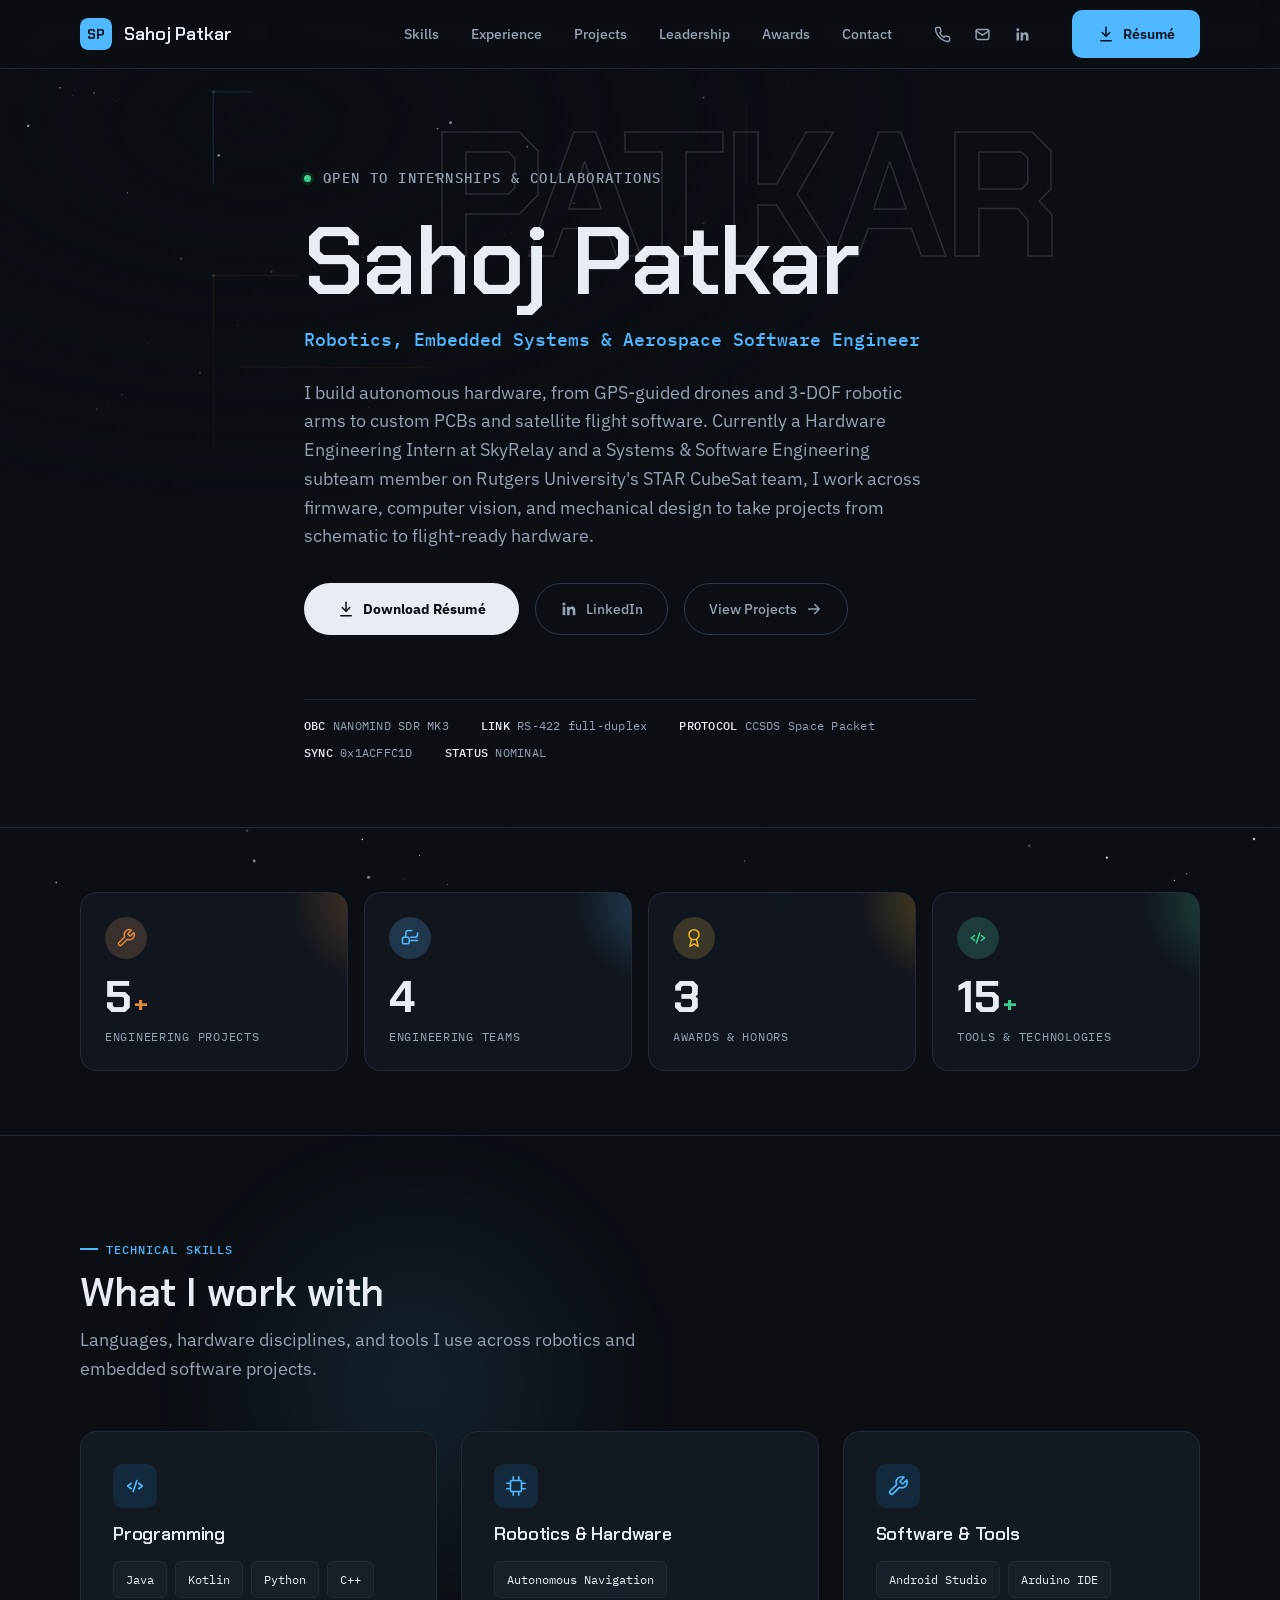
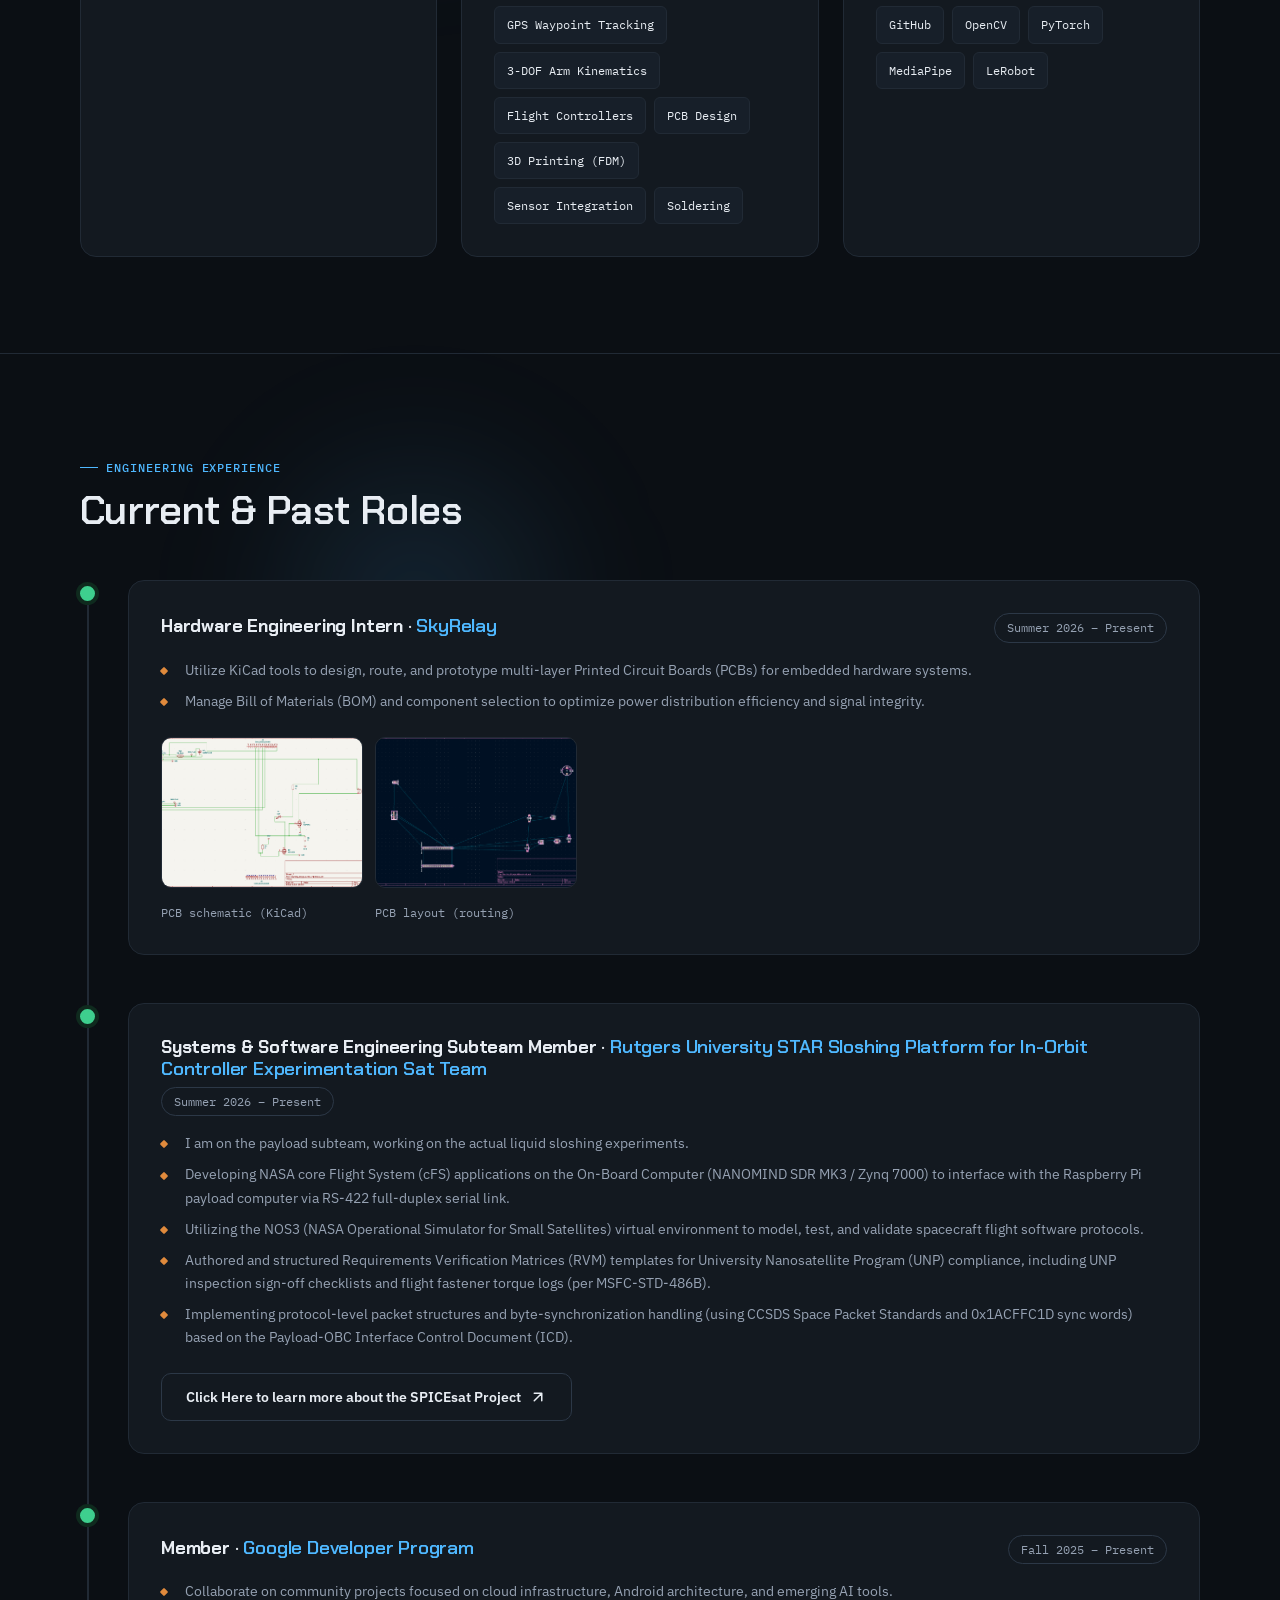
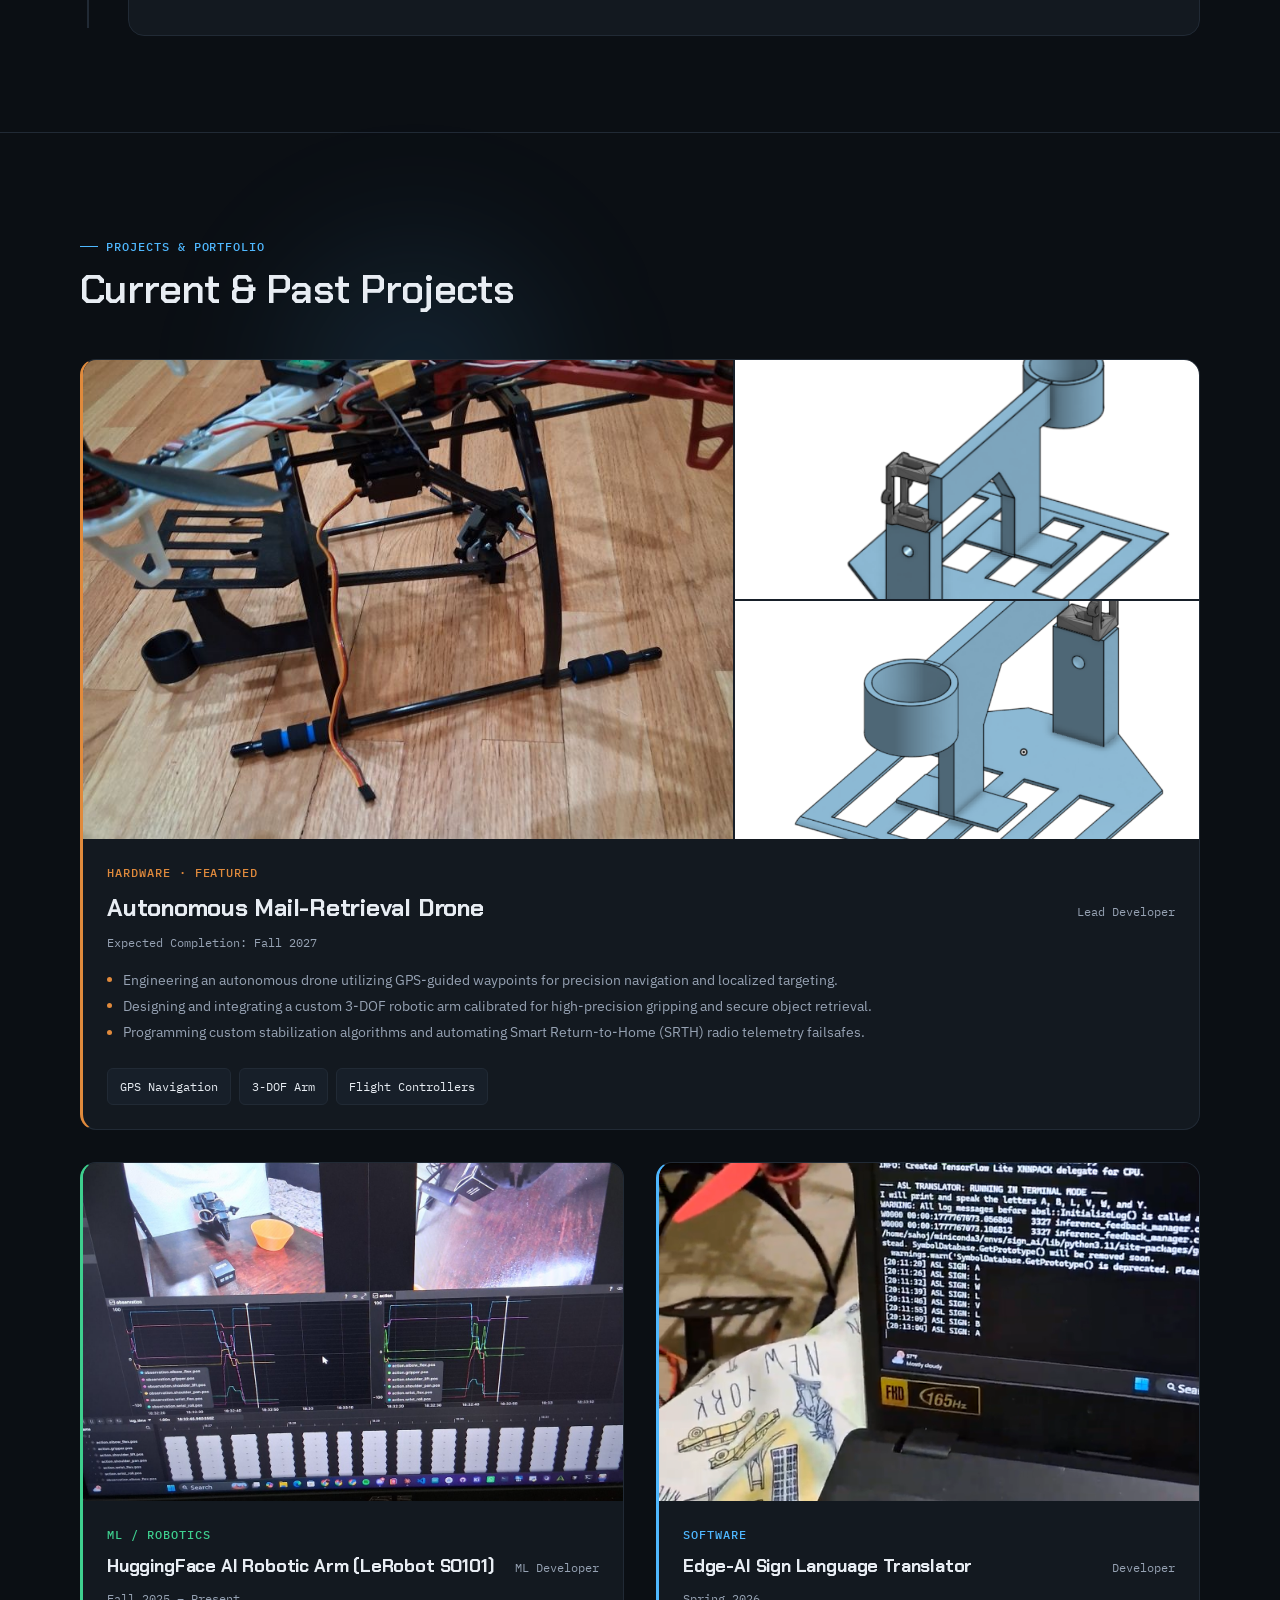
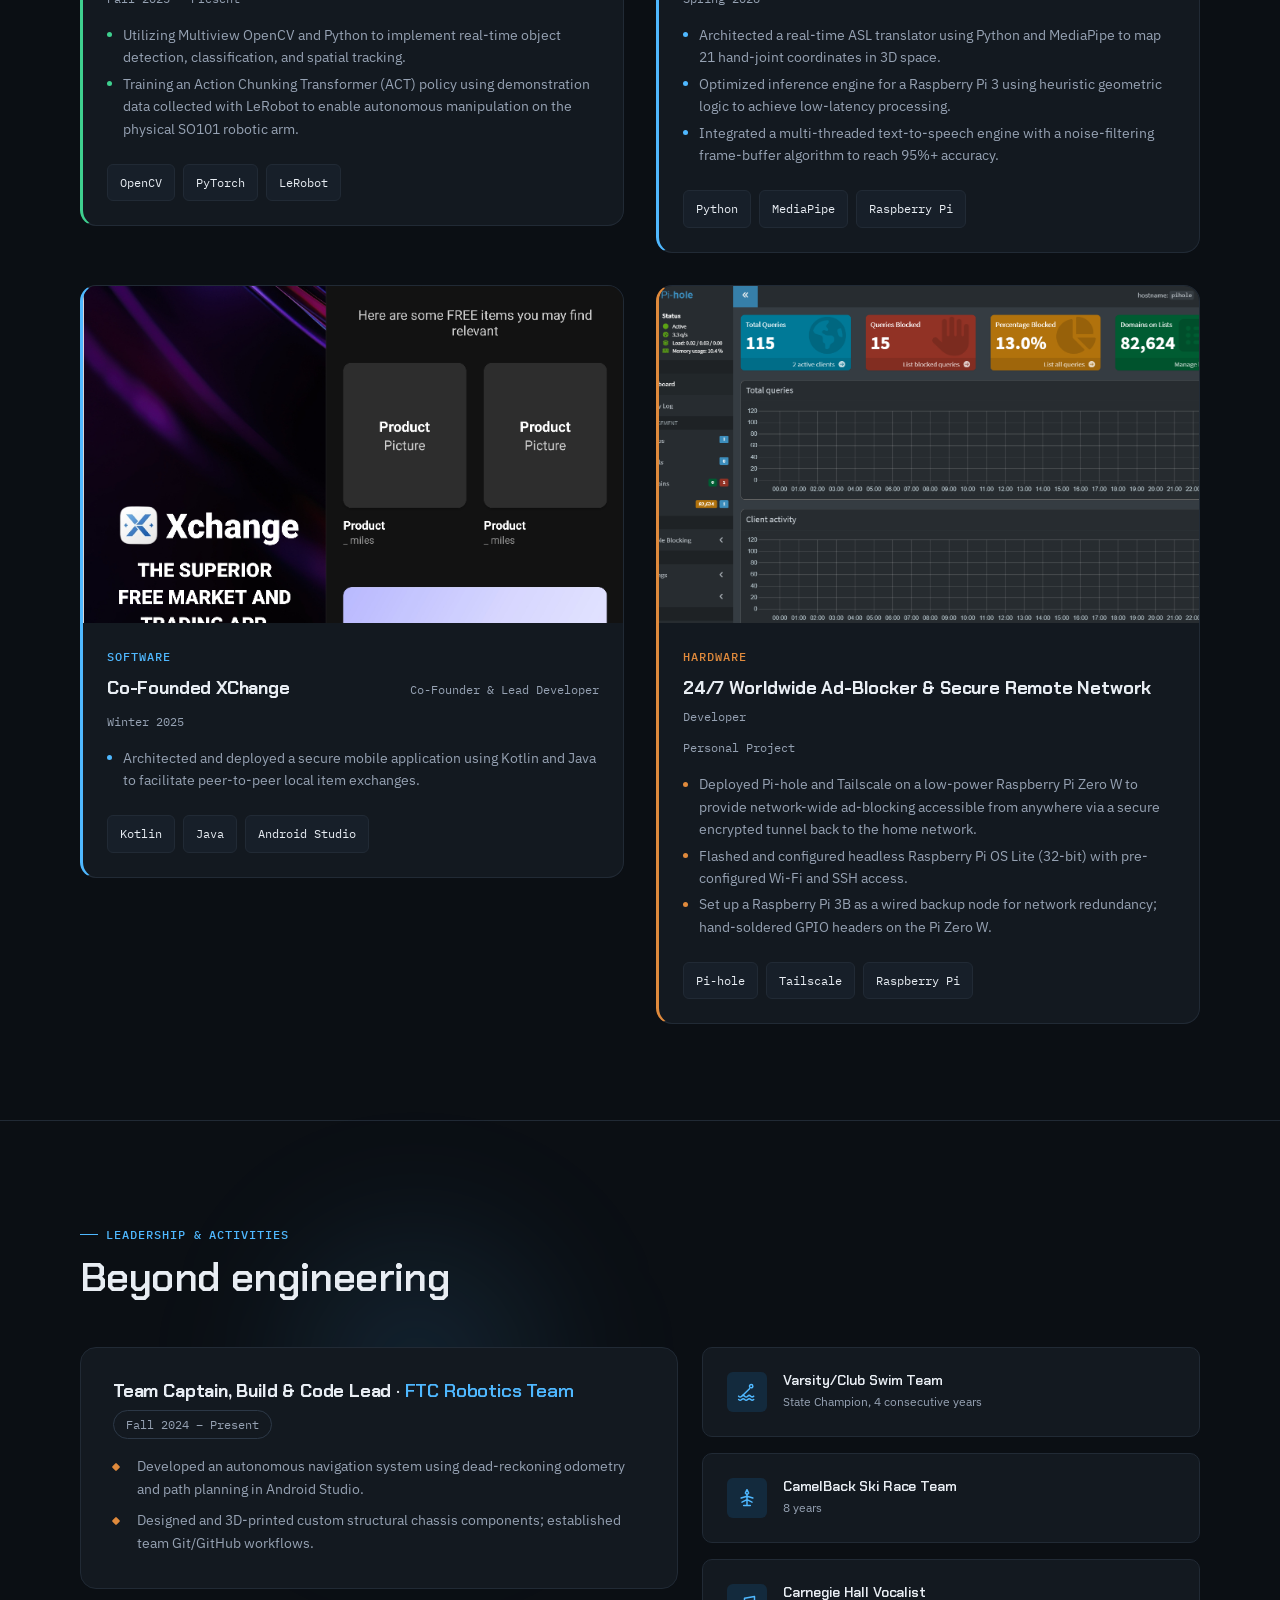
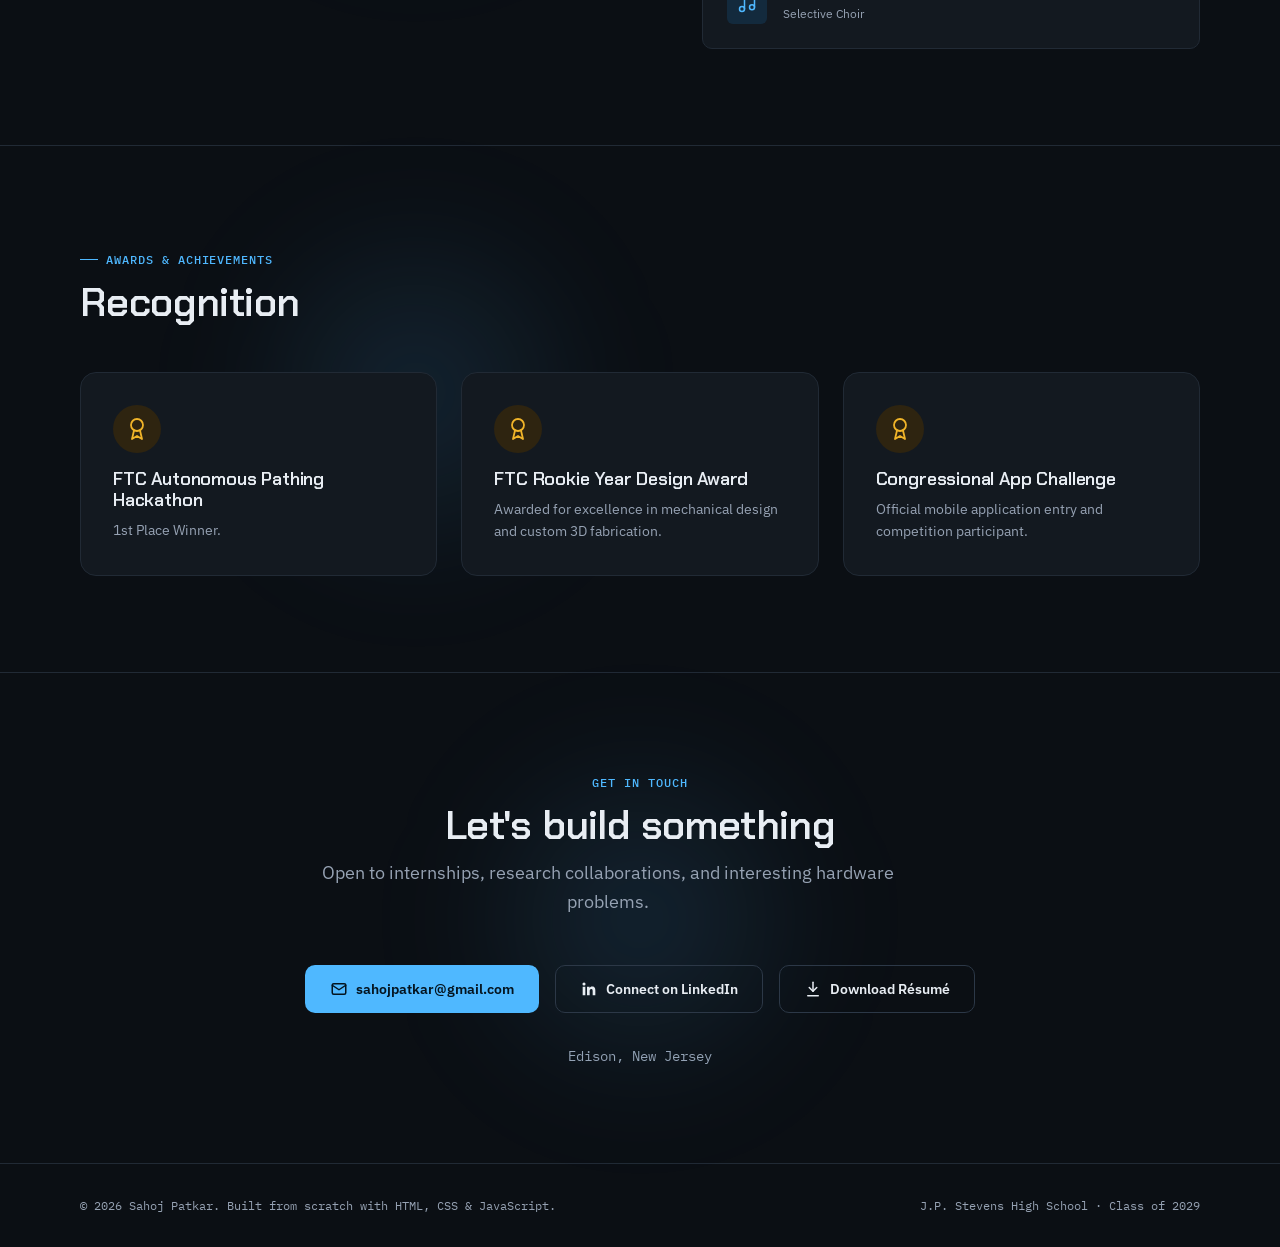
==== commit d9e7b878: "Elevate hero and page chrome with Rutgers-STAR-inspired flourishes Add a page-wide starfield backdro" ====
--- a/index.html
+++ b/index.html
@@ -5,13 +5,45 @@
 <meta name="viewport" content="width=device-width, initial-scale=1">
 <title>Sahoj Patkar — Aspiring Mechanical &amp; Aerospace Engineer</title>
 <meta name="description" content="Portfolio of Sahoj Patkar: robotics, embedded systems, and aerospace software engineer building autonomous drones, satellite flight software, and custom PCBs.">
+<link rel="canonical" href="https://clipbotsahoj.github.io/Portfolio-Website/">
+<meta property="og:type" content="website">
+<meta property="og:title" content="Sahoj Patkar — Aspiring Mechanical &amp; Aerospace Engineer">
+<meta property="og:description" content="Portfolio of Sahoj Patkar: robotics, embedded systems, and aerospace software engineer building autonomous drones, satellite flight software, and custom PCBs.">
+<meta property="og:url" content="https://clipbotsahoj.github.io/Portfolio-Website/">
+<meta property="og:image" content="https://clipbotsahoj.github.io/Portfolio-Website/images/drone-full.jpg">
+<meta name="twitter:card" content="summary_large_image">
+<meta name="twitter:title" content="Sahoj Patkar — Aspiring Mechanical &amp; Aerospace Engineer">
+<meta name="twitter:description" content="Portfolio of Sahoj Patkar: robotics, embedded systems, and aerospace software engineer building autonomous drones, satellite flight software, and custom PCBs.">
+<meta name="twitter:image" content="https://clipbotsahoj.github.io/Portfolio-Website/images/drone-full.jpg">
 <link rel="icon" type="image/svg+xml" href="favicon.svg">
+<script type="application/ld+json">
+{
+  "@context": "https://schema.org",
+  "@type": "Person",
+  "name": "Sahoj Patkar",
+  "url": "https://clipbotsahoj.github.io/Portfolio-Website/",
+  "jobTitle": "Aspiring Mechanical & Aerospace Engineer",
+  "email": "mailto:sahojpatkar@gmail.com",
+  "sameAs": [
+    "https://www.linkedin.com/in/sahoj-patkar-782933402"
+  ],
+  "alumniOf": {
+    "@type": "EducationalOrganization",
+    "name": "J.P. Stevens High School"
+  }
+}
+</script>
 <link rel="preconnect" href="https://fonts.googleapis.com">
 <link rel="preconnect" href="https://fonts.gstatic.com" crossorigin>
-<link href="https://fonts.googleapis.com/css2?family=Inter:wght@400;500;600;700;800&family=JetBrains+Mono:wght@400;500;600&display=swap" rel="stylesheet">
-<link rel="stylesheet" href="css/style.css?v=3">
+<link href="https://fonts.googleapis.com/css2?family=Chakra+Petch:wght@500;600;700&family=IBM+Plex+Sans:wght@400;500;600;700&family=IBM+Plex+Mono:wght@400;500;600&display=swap" rel="stylesheet">
+<meta name="theme-color" content="#0B0F14">
+<link rel="stylesheet" href="css/style.css?v=5">
 </head>
 <body>
+
+<canvas id="starfield" aria-hidden="true"></canvas>
+<div class="scroll-progress" id="scroll-progress" aria-hidden="true"></div>
+<div class="cursor-glow" id="cursor-glow" aria-hidden="true"></div>
 
 <a class="skip-link" href="#main">Skip to main content</a>
 
@@ -20,8 +52,8 @@
   <div class="container nav-inner">
     <a href="#home" class="nav-logo" aria-label="Sahoj Patkar — back to top">
       <svg class="nav-monogram" viewBox="0 0 64 64" aria-hidden="true">
-        <rect width="64" height="64" rx="14" fill="#2563EB"/>
-        <text x="32" y="42" font-family="Inter, Arial, sans-serif" font-weight="700" font-size="26" fill="#FFFFFF" text-anchor="middle">SP</text>
+        <rect width="64" height="64" rx="14" fill="#4FB8FF"/>
+        <text x="32" y="42" font-family="'Chakra Petch', Arial, sans-serif" font-weight="700" font-size="26" fill="#04141F" text-anchor="middle">SP</text>
       </svg>
       <span class="nav-wordmark">Sahoj Patkar</span>
     </a>
@@ -80,9 +112,10 @@
 
   <!-- ============================= HERO ============================= -->
   <section id="home" class="hero">
-    <div class="hero-glow" aria-hidden="true"></div>
-    <div class="hero-bg-dots" aria-hidden="true"></div>
+    <canvas id="hero-circuit" class="hero-canvas" aria-hidden="true"></canvas>
+    <div class="hero-vignette" aria-hidden="true"></div>
     <div class="container hero-inner">
+      <span class="hero-watermark" aria-hidden="true">PATKAR</span>
       <span class="hero-eyebrow"><span class="pulse" aria-hidden="true"></span>Open to internships &amp; collaborations</span>
       <h1>Sahoj Patkar</h1>
       <p class="tagline">Robotics, Embedded Systems &amp; Aerospace Software Engineer</p>
@@ -106,6 +139,45 @@
           <svg viewBox="0 0 24 24" fill="none" stroke="currentColor" stroke-width="2" stroke-linecap="round" stroke-linejoin="round"><path d="M5 12h14M13 6l6 6-6 6"/></svg>
         </a>
       </div>
+      <div class="hero-telemetry">
+        <span><b>OBC</b> NANOMIND SDR MK3</span>
+        <span><b>LINK</b> RS-422 full-duplex</span>
+        <span><b>PROTOCOL</b> CCSDS Space Packet</span>
+        <span><b>SYNC</b> 0x1ACFFC1D</span>
+        <span><b>STATUS</b> NOMINAL</span>
+      </div>
+    </div>
+  </section>
+
+  <!-- ============================= STATS ============================= -->
+  <section class="stats-strip" aria-label="Highlights">
+    <div class="container">
+      <div class="stats-grid">
+        <div class="stat-card reveal stat-copper">
+          <div class="stat-icon"><svg viewBox="0 0 24 24" fill="none" stroke="currentColor" stroke-width="1.8" stroke-linecap="round" stroke-linejoin="round"><path d="M14.7 6.3a1 1 0 000 1.4l1.6 1.6a1 1 0 001.4 0l3.77-3.77a6 6 0 01-7.94 7.94l-6.91 6.91a2.12 2.12 0 01-3-3l6.91-6.91a6 6 0 017.94-7.94l-3.76 3.76z"/></svg></div>
+          <div class="stat-value"><span class="stat-num" data-target="5" aria-hidden="true">0</span><span class="stat-suffix" aria-hidden="true">+</span></div>
+          <span class="sr-only">5+</span>
+          <div class="stat-label">Engineering Projects</div>
+        </div>
+        <div class="stat-card reveal stat-signal">
+          <div class="stat-icon"><svg viewBox="0 0 24 24" fill="none" stroke="currentColor" stroke-width="1.8" stroke-linecap="round" stroke-linejoin="round"><rect x="3" y="11" width="8" height="8" rx="1.5"/><path d="M13 15h8M13 11h5a3 3 0 003-3V6M7 11V6a3 3 0 013-3h4"/></svg></div>
+          <div class="stat-value"><span class="stat-num" data-target="4" aria-hidden="true">0</span></div>
+          <span class="sr-only">4</span>
+          <div class="stat-label">Engineering Teams</div>
+        </div>
+        <div class="stat-card reveal stat-amber">
+          <div class="stat-icon"><svg viewBox="0 0 24 24" fill="none" stroke="currentColor" stroke-width="1.8" stroke-linecap="round" stroke-linejoin="round"><circle cx="12" cy="8" r="6"/><path d="M9 13.5L7 22l5-3 5 3-2-8.5"/></svg></div>
+          <div class="stat-value"><span class="stat-num" data-target="3" aria-hidden="true">0</span></div>
+          <span class="sr-only">3</span>
+          <div class="stat-label">Awards &amp; Honors</div>
+        </div>
+        <div class="stat-card reveal stat-nominal">
+          <div class="stat-icon"><svg viewBox="0 0 24 24" fill="none" stroke="currentColor" stroke-width="1.8" stroke-linecap="round" stroke-linejoin="round"><path d="M8 9l-4 3 4 3M16 9l4 3-4 3M14 6l-4 12"/></svg></div>
+          <div class="stat-value"><span class="stat-num" data-target="15" aria-hidden="true">0</span><span class="stat-suffix" aria-hidden="true">+</span></div>
+          <span class="sr-only">15+</span>
+          <div class="stat-label">Tools &amp; Technologies</div>
+        </div>
+      </div>
     </div>
   </section>
 
@@ -167,7 +239,7 @@
     <div class="container">
       <div class="section-head reveal">
         <span class="eyebrow">Engineering Experience</span>
-        <h2 class="section-title" id="experience-title">Where I've worked</h2>
+        <h2 class="section-title" id="experience-title">Current &amp; Past Roles</h2>
       </div>
 
       <div class="timeline">
@@ -241,13 +313,13 @@
     <div class="container">
       <div class="section-head reveal">
         <span class="eyebrow">Projects &amp; Portfolio</span>
-        <h2 class="section-title" id="projects-title">Things I've built</h2>
-      </div>
-
-      <div class="projects-grid">
+        <h2 class="section-title" id="projects-title">Current &amp; Past Projects</h2>
+      </div>
+
+      <div class="projects-bento">
 
         <!-- Autonomous Mail-Retrieval Drone -->
-        <article class="project-card reveal">
+        <article class="project-card reveal bento-feature cat-hardware">
           <div class="project-media">
             <div class="project-media-grid">
               <button type="button" data-lightbox-group="drone" data-lightbox-index="0" aria-label="Open full drone photo">
@@ -260,9 +332,10 @@
                 <img src="images/drone-cad-2.png" alt="CAD model detail of the drone's gripper mechanism" loading="lazy" width="300" height="225">
               </button>
             </div>
-            <span class="project-media-more">+1 more</span>
+            <button type="button" class="project-media-more" data-lightbox-group="drone" data-lightbox-index="3" aria-label="View 1 more photo: gripper test">+1 more</button>
           </div>
           <div class="project-body">
+            <span class="project-cat">Hardware · Featured</span>
             <div class="project-meta">
               <h3 class="project-title">Autonomous Mail-Retrieval Drone</h3>
               <span class="project-role">Lead Developer</span>
@@ -281,14 +354,41 @@
           </div>
         </article>
 
+        <!-- LeRobot SO101 -->
+        <article class="project-card reveal bento-med cat-ml">
+          <div class="project-media">
+            <button type="button" data-lightbox-group="lerobot" data-lightbox-index="0" aria-label="Open LeRobot SO101 training visualization image">
+              <img src="images/lerobot-training-viz-2.jpg" alt="Front and gripper camera feeds from the LeRobot SO101 arm on a wooden table with an orange bowl as the target object, alongside real-time observation and action joint-position plots" loading="lazy" width="1350" height="1800">
+            </button>
+          </div>
+          <div class="project-body">
+            <span class="project-cat">ML / Robotics</span>
+            <div class="project-meta">
+              <h3 class="project-title">HuggingFace AI Robotic Arm (LeRobot SO101)</h3>
+              <span class="project-role">ML Developer</span>
+            </div>
+            <span class="project-role">Fall 2025 – Present</span>
+            <ul class="project-bullets">
+              <li>Utilizing Multiview OpenCV and Python to implement real-time object detection, classification, and spatial tracking.</li>
+              <li>Training an Action Chunking Transformer (ACT) policy using demonstration data collected with LeRobot to enable autonomous manipulation on the physical SO101 robotic arm.</li>
+            </ul>
+            <div class="tag-list project-tags">
+              <span class="tag">OpenCV</span>
+              <span class="tag">PyTorch</span>
+              <span class="tag">LeRobot</span>
+            </div>
+          </div>
+        </article>
+
         <!-- ASL Translator -->
-        <article class="project-card reveal">
+        <article class="project-card reveal bento-med cat-software">
           <div class="project-media">
             <button type="button" data-lightbox-group="asl" data-lightbox-index="0" aria-label="Open ASL translator terminal screenshot">
               <img src="images/asl-terminal.png" alt="Terminal output of the real-time ASL translator showing detected hand landmarks and translated text" loading="lazy" width="600" height="375">
             </button>
           </div>
           <div class="project-body">
+            <span class="project-cat">Software</span>
             <div class="project-meta">
               <h3 class="project-title">Edge-AI Sign Language Translator</h3>
               <span class="project-role">Developer</span>
@@ -307,39 +407,15 @@
           </div>
         </article>
 
-        <!-- LeRobot SO101 -->
-        <article class="project-card reveal">
-          <div class="project-media">
-            <button type="button" data-lightbox-group="lerobot" data-lightbox-index="0" aria-label="Open LeRobot SO101 training visualization image">
-              <img src="images/lerobot-training-viz-2.jpg" alt="Front and gripper camera feeds from the LeRobot SO101 arm on a wooden table with an orange bowl as the target object, alongside real-time observation and action joint-position plots" loading="lazy" width="1350" height="1800">
-            </button>
-          </div>
-          <div class="project-body">
-            <div class="project-meta">
-              <h3 class="project-title">HuggingFace AI Robotic Arm (LeRobot SO101)</h3>
-              <span class="project-role">ML Developer</span>
-            </div>
-            <span class="project-role">Fall 2025 – Present</span>
-            <ul class="project-bullets">
-              <li>Utilizing Multiview OpenCV and Python to implement real-time object detection, classification, and spatial tracking.</li>
-              <li>Training an Action Chunking Transformer (ACT) policy using demonstration data collected with LeRobot to enable autonomous manipulation on the physical SO101 robotic arm.</li>
-            </ul>
-            <div class="tag-list project-tags">
-              <span class="tag">OpenCV</span>
-              <span class="tag">PyTorch</span>
-              <span class="tag">LeRobot</span>
-            </div>
-          </div>
-        </article>
-
         <!-- XChange -->
-        <article class="project-card reveal">
+        <article class="project-card reveal bento-small cat-software">
           <div class="project-media">
             <button type="button" data-lightbox-group="xchange" data-lightbox-index="0" aria-label="Open XChange app screenshot">
               <img src="images/xchange-app.png" alt="Screenshot of the XChange mobile app interface for peer-to-peer local item exchanges" loading="lazy" width="600" height="375">
             </button>
           </div>
           <div class="project-body">
+            <span class="project-cat">Software</span>
             <div class="project-meta">
               <h3 class="project-title">Co-Founded XChange</h3>
               <span class="project-role">Co-Founder &amp; Lead Developer</span>
@@ -357,13 +433,14 @@
         </article>
 
         <!-- Pi-hole / Tailscale -->
-        <article class="project-card reveal">
+        <article class="project-card reveal bento-small cat-hardware">
           <div class="project-media">
             <button type="button" data-lightbox-group="pihole" data-lightbox-index="0" aria-label="Open Pi-hole dashboard screenshot">
               <img src="images/pihole-dashboard.png" alt="Pi-hole admin dashboard showing network-wide ad and tracker blocking statistics" loading="lazy" width="600" height="375">
             </button>
           </div>
           <div class="project-body">
+            <span class="project-cat">Hardware</span>
             <div class="project-meta">
               <h3 class="project-title">24/7 Worldwide Ad-Blocker &amp; Secure Remote Network</h3>
               <span class="project-role">Developer</span>
@@ -506,6 +583,6 @@
   </button>
 </div>
 
-<script src="js/main.js?v=3"></script>
+<script src="js/main.js?v=5"></script>
 </body>
 </html>
--- a/css/style.css
+++ b/css/style.css
@@ -1,34 +1,46 @@
 /* ==========================================================================
-   Design tokens — Swiss Modernism 2.0 base, Inter + JetBrains Mono
-   Generated via ui-ux-pro-max skill for a robotics/embedded-systems portfolio
+   Design tokens — Flight Systems (dark-only avionics/PCB direction)
+   Chakra Petch (display) / IBM Plex Sans (body) / IBM Plex Mono (data)
    ========================================================================== */
 
 :root {
-  /* Color — light (default) */
-  --color-bg: #FAFAFA;
-  --color-surface: #FFFFFF;
-  --color-surface-2: #F1F5F9;
-  --color-fg: #09090B;
-  --color-fg-muted: #52525B;
-  --color-primary: #18181B;
-  --color-accent: #2563EB;
-  --color-accent-fg: #FFFFFF;
-  --color-accent-soft: #EFF4FF;
-  --color-border: #E4E4E7;
-  --color-ring: #2563EB;
+  /* Color — dark only, committed */
+  --color-void: #0B0F14;
+  --color-panel: #131920;
+  --color-panel-2: #171F29;
+  --color-ink: #E8EDF3;
+  --color-muted: #96A2B3;
+  --color-border: #212A35;
+  --color-border-strong: #2C3847;
+
+  --color-signal: #4FB8FF;
+  --color-signal-fg: #04141F;
+  --color-signal-soft: #132A3D;
+
+  --color-copper: #E08A3C;
+  --color-copper-soft: #2E2013;
+
+  --color-nominal: #3ECF8E;
+  --color-nominal-soft: #0F2A1E;
+
+  --color-amber: #F0B429;
+  --color-amber-soft: #2E2410;
+
+  --color-ring: var(--color-signal);
 
   /* Typography */
-  --font-sans: 'Inter', -apple-system, BlinkMacSystemFont, 'Segoe UI', sans-serif;
-  --font-mono: 'JetBrains Mono', ui-monospace, 'SFMono-Regular', Menlo, monospace;
-
-  --fs-xs: 0.75rem;    /* 12 */
-  --fs-sm: 0.875rem;   /* 14 */
-  --fs-base: 1rem;     /* 16 */
-  --fs-md: 1.125rem;   /* 18 */
-  --fs-lg: 1.5rem;     /* 24 */
-  --fs-xl: 2rem;       /* 32 */
-  --fs-2xl: 2.75rem;   /* 44 */
-  --fs-3xl: 3.5rem;    /* 56 */
+  --font-display: 'Chakra Petch', 'IBM Plex Sans', -apple-system, sans-serif;
+  --font-sans: 'IBM Plex Sans', -apple-system, BlinkMacSystemFont, 'Segoe UI', sans-serif;
+  --font-mono: 'IBM Plex Mono', ui-monospace, 'SFMono-Regular', Menlo, monospace;
+
+  --fs-xs: 0.75rem;
+  --fs-sm: 0.875rem;
+  --fs-base: 1rem;
+  --fs-md: 1.125rem;
+  --fs-lg: 1.5rem;
+  --fs-xl: 2rem;
+  --fs-2xl: 2.75rem;
+  --fs-3xl: 3.5rem;
 
   /* Spacing — 8pt rhythm */
   --sp-1: 0.25rem;
@@ -49,36 +61,17 @@
   --container-max: 74rem;
   --header-nav-h: 68px;
   --header-h: var(--header-nav-h);
-  --shadow-sm: 0 1px 2px rgba(9, 9, 11, 0.04), 0 1px 3px rgba(9, 9, 11, 0.06);
-  --shadow-md: 0 4px 12px rgba(9, 9, 11, 0.06), 0 2px 4px rgba(9, 9, 11, 0.04);
-  --shadow-lg: 0 12px 32px rgba(9, 9, 11, 0.10), 0 4px 8px rgba(9, 9, 11, 0.04);
+
+  --shadow-sm: 0 1px 2px rgba(0, 0, 0, 0.35);
+  --shadow-md: 0 4px 14px rgba(0, 0, 0, 0.4);
+  --shadow-lg: 0 20px 48px rgba(0, 0, 0, 0.5), 0 4px 10px rgba(0, 0, 0, 0.3);
 
   --ease-out: cubic-bezier(0.16, 1, 0.3, 1);
   --dur-fast: 150ms;
   --dur-base: 250ms;
   --dur-slow: 400ms;
 
-  color-scheme: light;
-}
-
-@media (prefers-color-scheme: dark) {
-  :root {
-    --color-bg: #0B0D12;
-    --color-surface: #12151C;
-    --color-surface-2: #1A1E27;
-    --color-fg: #F4F4F5;
-    --color-fg-muted: #A1A1AA;
-    --color-primary: #F4F4F5;
-    --color-accent: #5B8DEF;
-    --color-accent-fg: #08101F;
-    --color-accent-soft: #16233F;
-    --color-border: #262B36;
-    --color-ring: #5B8DEF;
-    --shadow-sm: 0 1px 2px rgba(0, 0, 0, 0.3);
-    --shadow-md: 0 4px 12px rgba(0, 0, 0, 0.35);
-    --shadow-lg: 0 16px 40px rgba(0, 0, 0, 0.45);
-    color-scheme: dark;
-  }
+  color-scheme: dark;
 }
 
 /* ==========================================================================
@@ -108,8 +101,8 @@
   font-family: var(--font-sans);
   font-size: var(--fs-base);
   line-height: 1.6;
-  color: var(--color-fg);
-  background: var(--color-bg);
+  color: var(--color-ink);
+  background: var(--color-void);
   -webkit-font-smoothing: antialiased;
 }
 
@@ -118,16 +111,81 @@
 button { cursor: pointer; }
 a { color: inherit; text-decoration: none; }
 ul, ol { list-style: none; padding: 0; }
-h1, h2, h3, h4 { font-weight: 700; line-height: 1.15; letter-spacing: -0.02em; }
-p { color: var(--color-fg-muted); }
+h1, h2, h3, h4 {
+  font-family: var(--font-display);
+  font-weight: 600;
+  line-height: 1.15;
+  letter-spacing: -0.01em;
+}
+p { color: var(--color-muted); }
 
 :focus-visible {
   outline: 2.5px solid var(--color-ring);
   outline-offset: 3px;
   border-radius: 4px;
-}
-
-::selection { background: var(--color-accent); color: var(--color-accent-fg); }
+  box-shadow: 0 0 0 6px color-mix(in srgb, var(--color-ring) 18%, transparent);
+}
+
+::selection { background: var(--color-signal); color: var(--color-signal-fg); }
+
+.sr-only {
+  position: absolute;
+  width: 1px; height: 1px;
+  padding: 0; margin: -1px;
+  overflow: hidden;
+  clip: rect(0, 0, 0, 0);
+  white-space: nowrap;
+  border: 0;
+}
+
+/* ==========================================================================
+   Starfield — fixed, page-wide backdrop
+   ========================================================================== */
+
+#starfield {
+  position: fixed;
+  inset: 0;
+  width: 100%;
+  height: 100%;
+  z-index: -1;
+  pointer-events: none;
+  display: block;
+}
+
+/* ==========================================================================
+   Scroll progress
+   ========================================================================== */
+
+.scroll-progress {
+  position: fixed;
+  top: 0; left: 0;
+  height: 2px;
+  width: 0%;
+  background: linear-gradient(90deg, var(--color-copper), var(--color-signal));
+  z-index: 210;
+  pointer-events: none;
+  transition: width 80ms linear;
+}
+
+/* ==========================================================================
+   Cursor glow
+   ========================================================================== */
+
+.cursor-glow {
+  position: fixed;
+  inset: 0;
+  z-index: 1;
+  pointer-events: none;
+  opacity: 0;
+  transition: opacity var(--dur-slow) var(--ease-out);
+  background: radial-gradient(420px circle at var(--x, 50%) var(--y, 50%), color-mix(in srgb, var(--color-signal) 7%, transparent), transparent 70%);
+}
+
+.cursor-glow.active { opacity: 1; }
+
+@media (hover: none), (prefers-reduced-motion: reduce) {
+  .cursor-glow { display: none; }
+}
 
 /* ==========================================================================
    Layout helpers
@@ -162,7 +220,7 @@
   width: 380px;
   height: 380px;
   max-width: 100vw;
-  background: radial-gradient(circle, color-mix(in srgb, var(--color-accent) 20%, transparent) 0%, transparent 70%);
+  background: radial-gradient(circle, color-mix(in srgb, var(--color-signal) 16%, transparent) 0%, transparent 70%);
   filter: blur(60px);
   z-index: -1;
   pointer-events: none;
@@ -176,7 +234,7 @@
   font-size: var(--fs-xs);
   letter-spacing: 0.08em;
   text-transform: uppercase;
-  color: var(--color-accent);
+  color: var(--color-signal);
   font-weight: 500;
   margin-bottom: var(--sp-3);
 }
@@ -185,14 +243,15 @@
   content: '';
   width: 18px;
   height: 1.5px;
-  background: var(--color-accent);
+  background: var(--color-signal);
 }
 
 .section-title {
   font-size: clamp(1.75rem, 4vw, 2.5rem);
   line-height: 1.08;
-  letter-spacing: -0.025em;
+  letter-spacing: -0.015em;
   margin-bottom: var(--sp-3);
+  text-wrap: balance;
 }
 
 .section-desc { font-size: var(--fs-md); max-width: 38rem; }
@@ -201,8 +260,8 @@
   position: absolute;
   left: var(--sp-4);
   top: -100px;
-  background: var(--color-accent);
-  color: var(--color-accent-fg);
+  background: var(--color-signal);
+  color: var(--color-signal-fg);
   padding: var(--sp-3) var(--sp-4);
   border-radius: var(--radius-sm);
   z-index: 200;
@@ -230,6 +289,7 @@
   transition: transform var(--dur-fast) var(--ease-out),
               background var(--dur-fast) var(--ease-out),
               border-color var(--dur-fast) var(--ease-out),
+              color var(--dur-fast) var(--ease-out),
               box-shadow var(--dur-fast) var(--ease-out);
   white-space: nowrap;
 }
@@ -237,23 +297,23 @@
 .btn:active { transform: translateY(1px); }
 
 .btn-primary {
-  background: var(--color-primary);
-  color: var(--color-bg);
-}
-.btn-primary:hover { background: var(--color-accent); box-shadow: var(--shadow-md); }
+  background: var(--color-ink);
+  color: var(--color-void);
+}
+.btn-primary:hover { background: var(--color-signal); color: var(--color-signal-fg); box-shadow: var(--shadow-md); }
 
 .btn-secondary {
   background: transparent;
-  border-color: var(--color-border);
-  color: var(--color-fg);
-}
-.btn-secondary:hover { border-color: var(--color-accent); color: var(--color-accent); }
+  border-color: var(--color-border-strong);
+  color: var(--color-ink);
+}
+.btn-secondary:hover { border-color: var(--color-signal); color: var(--color-signal); }
 
 .btn-accent {
-  background: var(--color-accent);
-  color: var(--color-accent-fg);
-}
-.btn-accent:hover { box-shadow: var(--shadow-md); filter: brightness(1.05); }
+  background: var(--color-signal);
+  color: var(--color-signal-fg);
+}
+.btn-accent:hover { box-shadow: var(--shadow-md); filter: brightness(1.08); }
 
 .btn svg { width: 18px; height: 18px; flex-shrink: 0; }
 
@@ -265,7 +325,7 @@
   position: fixed;
   inset: 0 0 auto 0;
   z-index: 100;
-  background: color-mix(in srgb, var(--color-bg) 85%, transparent);
+  background: color-mix(in srgb, var(--color-void) 82%, transparent);
   backdrop-filter: blur(12px);
   -webkit-backdrop-filter: blur(12px);
   border-bottom: 1px solid var(--color-border);
@@ -279,8 +339,8 @@
 }
 
 .nav-logo {
-  font-family: var(--font-sans);
-  font-weight: 700;
+  font-family: var(--font-display);
+  font-weight: 600;
   font-size: var(--fs-md);
   display: flex;
   align-items: center;
@@ -289,7 +349,7 @@
 
 .nav-monogram { width: 32px; height: 32px; flex-shrink: 0; border-radius: 8px; }
 
-.nav-wordmark { letter-spacing: -0.01em; }
+.nav-wordmark { letter-spacing: -0.005em; }
 
 @media (max-width: 380px) {
   .nav-wordmark { display: none; }
@@ -310,22 +370,24 @@
 .nav-links a {
   font-size: var(--fs-sm);
   font-weight: 500;
-  color: var(--color-fg-muted);
+  color: var(--color-muted);
   position: relative;
   padding-block: var(--sp-2);
   transition: color var(--dur-fast) var(--ease-out);
 }
 
-.nav-links a:hover, .nav-links a.active { color: var(--color-fg); }
-
-.nav-links a.active::after {
+.nav-links a::after {
   content: '';
   position: absolute;
-  left: 0; right: 0; bottom: -2px;
+  left: 0; right: 100%; bottom: -2px;
   height: 2px;
-  background: var(--color-accent);
+  background: var(--color-signal);
   border-radius: 2px;
-}
+  transition: right var(--dur-base) var(--ease-out);
+}
+
+.nav-links a:hover, .nav-links a.active { color: var(--color-ink); }
+.nav-links a:hover::after, .nav-links a.active::after { right: 0; }
 
 .nav-cta { display: inline-flex; }
 
@@ -342,11 +404,11 @@
   width: 36px;
   height: 36px;
   border-radius: 50%;
-  color: var(--color-fg-muted);
+  color: var(--color-muted);
   transition: color var(--dur-fast) var(--ease-out), background var(--dur-fast) var(--ease-out);
 }
 
-.nav-contact a:hover { color: var(--color-accent); background: var(--color-accent-soft); }
+.nav-contact a:hover { color: var(--color-signal); background: var(--color-signal-soft); }
 .nav-contact svg { width: 17px; height: 17px; }
 
 .nav-toggle {
@@ -357,7 +419,7 @@
   height: 44px;
   background: transparent;
   border: none;
-  color: var(--color-fg);
+  color: var(--color-ink);
 }
 
 .nav-toggle svg { width: 24px; height: 24px; }
@@ -368,7 +430,7 @@
 .mobile-menu {
   position: fixed;
   inset: var(--header-h) 0 0 0;
-  background: var(--color-bg);
+  background: var(--color-void);
   z-index: 99;
   padding: var(--sp-6);
   display: flex;
@@ -408,7 +470,7 @@
   font-family: var(--font-mono);
   font-size: var(--fs-sm);
   font-weight: 500;
-  color: var(--color-fg-muted);
+  color: var(--color-muted);
   padding-block: var(--sp-2);
   border-bottom: none;
 }
@@ -420,52 +482,63 @@
 }
 
 /* ==========================================================================
-   Hero
+   Hero — interactive circuit background
    ========================================================================== */
 
 .hero {
   padding-top: calc(var(--header-h) + var(--sp-24));
-  padding-bottom: var(--sp-24);
+  padding-bottom: var(--sp-16);
   position: relative;
   overflow: clip;
 }
 
-.hero-glow {
+.hero-canvas {
   position: absolute;
-  top: -260px;
-  left: 50%;
-  transform: translateX(-50%);
-  width: 900px;
-  height: 900px;
-  max-width: 170vw;
-  max-height: 170vw;
-  background: radial-gradient(circle,
-    color-mix(in srgb, var(--color-accent) 40%, transparent) 0%,
-    color-mix(in srgb, var(--color-accent) 14%, transparent) 38%,
-    transparent 70%);
-  filter: blur(70px);
+  inset: 0;
+  width: 100%;
+  height: 100%;
   z-index: -2;
-  pointer-events: none;
-}
-
-.hero-bg-dots {
+  display: block;
+}
+
+.hero-vignette {
   position: absolute;
   inset: 0;
   z-index: -1;
-  background-image: radial-gradient(color-mix(in srgb, var(--color-fg) 30%, transparent) 1.5px, transparent 1.5px);
-  background-size: 28px 28px;
-  mask-image: radial-gradient(ellipse 75% 55% at 50% 5%, black 25%, transparent 90%);
-  opacity: 0.45;
   pointer-events: none;
-}
-
-.hero-inner { max-width: 46rem; }
+  background:
+    radial-gradient(ellipse 70% 60% at 20% 15%, color-mix(in srgb, var(--color-void) 10%, transparent) 0%, var(--color-void) 78%),
+    linear-gradient(180deg, transparent 60%, var(--color-void) 100%);
+}
+
+.hero-inner { max-width: 46rem; position: relative; }
+
+.hero-watermark {
+  position: absolute;
+  top: -3.5rem;
+  right: -4vw;
+  font-family: var(--font-display);
+  font-weight: 700;
+  font-size: clamp(4rem, 15vw, 11rem);
+  line-height: 1;
+  letter-spacing: -0.02em;
+  color: transparent;
+  -webkit-text-stroke: 1.5px color-mix(in srgb, var(--color-ink) 14%, transparent);
+  white-space: nowrap;
+  z-index: -1;
+  pointer-events: none;
+  user-select: none;
+}
+
+@media (max-width: 900px) {
+  .hero-watermark { display: none; }
+}
 
 .hero-eyebrow {
   font-family: var(--font-mono);
   font-size: var(--fs-sm);
-  font-weight: 600;
-  color: var(--color-fg-muted);
+  font-weight: 500;
+  color: var(--color-muted);
   letter-spacing: 0.1em;
   text-transform: uppercase;
   margin-bottom: var(--sp-6);
@@ -476,22 +549,23 @@
 
 .hero-eyebrow .pulse {
   width: 7px; height: 7px; border-radius: 50%;
-  background: #22C55E;
-  box-shadow: 0 0 0 3px color-mix(in srgb, #22C55E 25%, transparent);
+  background: var(--color-nominal);
+  box-shadow: 0 0 0 3px var(--color-nominal-soft);
   flex-shrink: 0;
 }
 
 .hero h1 {
   font-size: clamp(2.75rem, 8vw, 6rem);
-  line-height: 1.02;
-  letter-spacing: -0.035em;
+  line-height: 1.0;
+  letter-spacing: -0.02em;
   margin-bottom: var(--sp-4);
 }
 
 .hero .tagline {
+  font-family: var(--font-mono);
   font-size: var(--fs-md);
   font-weight: 500;
-  color: var(--color-fg-muted);
+  color: var(--color-signal);
   letter-spacing: 0;
   margin-bottom: var(--sp-6);
 }
@@ -506,6 +580,7 @@
   display: flex;
   flex-wrap: wrap;
   gap: var(--sp-4);
+  margin-bottom: var(--sp-16);
 }
 
 .hero-actions .btn { border-radius: 999px; }
@@ -519,17 +594,120 @@
 .hero-actions .btn-secondary {
   border-width: 1px;
   font-weight: 500;
-  color: var(--color-fg-muted);
-}
-
-.hero-actions .btn-secondary:hover { color: var(--color-accent); }
+  color: var(--color-muted);
+}
+
+.hero-actions .btn-secondary:hover { color: var(--color-signal); border-color: var(--color-signal); }
 
 @media (max-width: 480px) {
   .hero-actions .btn { flex: 1 1 auto; }
 }
 
-/* ==========================================================================
-   Reveal-on-scroll (subtle)
+.hero-telemetry {
+  position: relative;
+  border-top: 1px solid var(--color-border);
+  padding-top: var(--sp-4);
+  display: flex;
+  flex-wrap: wrap;
+  gap: var(--sp-2) var(--sp-8);
+  font-family: var(--font-mono);
+  font-size: var(--fs-xs);
+  color: var(--color-muted);
+  letter-spacing: 0.02em;
+}
+
+.hero-telemetry b {
+  color: var(--color-ink);
+  font-weight: 500;
+}
+
+/* ==========================================================================
+   Stat strip
+   ========================================================================== */
+
+.stats-strip {
+  padding-block: var(--sp-16);
+  border-top: 1px solid var(--color-border);
+}
+
+.stats-grid {
+  display: grid;
+  gap: var(--sp-4);
+  grid-template-columns: 1fr;
+}
+
+@media (min-width: 560px) {
+  .stats-grid { grid-template-columns: repeat(2, 1fr); }
+}
+@media (min-width: 900px) {
+  .stats-grid { grid-template-columns: repeat(4, 1fr); }
+}
+
+.stat-card {
+  position: relative;
+  background: color-mix(in srgb, var(--color-panel) 88%, transparent);
+  border: 1px solid var(--color-border);
+  border-radius: var(--radius-lg);
+  padding: var(--sp-6);
+  overflow: hidden;
+  backdrop-filter: blur(8px);
+  -webkit-backdrop-filter: blur(8px);
+  transition: border-color var(--dur-base) var(--ease-out), transform var(--dur-base) var(--ease-out);
+}
+
+.stat-card::before {
+  content: '';
+  position: absolute;
+  inset: -40% -40% auto auto;
+  width: 160px; height: 160px;
+  background: radial-gradient(circle, color-mix(in srgb, var(--stat, var(--color-signal)) 28%, transparent) 0%, transparent 72%);
+  pointer-events: none;
+}
+
+.stat-card:hover { border-color: var(--stat, var(--color-signal)); transform: translateY(-3px); }
+
+.stat-card.stat-signal { --stat: var(--color-signal); }
+.stat-card.stat-copper { --stat: var(--color-copper); }
+.stat-card.stat-nominal { --stat: var(--color-nominal); }
+.stat-card.stat-amber { --stat: var(--color-amber); }
+
+.stat-icon {
+  position: relative;
+  width: 42px; height: 42px;
+  display: grid; place-items: center;
+  border-radius: 50%;
+  background: color-mix(in srgb, var(--stat, var(--color-signal)) 16%, var(--color-panel-2));
+  color: var(--stat, var(--color-signal));
+  margin-bottom: var(--sp-4);
+}
+.stat-icon svg { width: 20px; height: 20px; }
+
+.stat-value {
+  position: relative;
+  display: flex;
+  align-items: baseline;
+  gap: 2px;
+  font-family: var(--font-display);
+  font-weight: 700;
+  font-size: var(--fs-2xl);
+  line-height: 1;
+  color: var(--color-ink);
+}
+
+.stat-value .stat-suffix { font-size: var(--fs-lg); color: var(--stat, var(--color-signal)); }
+
+.stat-label {
+  position: relative;
+  margin-top: var(--sp-2);
+  font-family: var(--font-mono);
+  font-size: var(--fs-xs);
+  text-transform: uppercase;
+  letter-spacing: 0.06em;
+  color: var(--color-muted);
+}
+
+/* ==========================================================================
+   Reveal-on-scroll (subtle, staggered)
    ========================================================================== */
 
 .reveal {
@@ -543,6 +721,22 @@
   .reveal { opacity: 1; transform: none; transition: none; }
 }
 
+.skills-grid > :nth-child(1).reveal, .projects-bento > :nth-child(1).reveal,
+.awards-grid > :nth-child(1).reveal, .activity-list > :nth-child(1).reveal,
+.stats-grid > :nth-child(1).reveal,
+.timeline-item:nth-child(1).reveal { transition-delay: 0ms; }
+.skills-grid > :nth-child(2).reveal, .projects-bento > :nth-child(2).reveal,
+.awards-grid > :nth-child(2).reveal, .activity-list > :nth-child(2).reveal,
+.stats-grid > :nth-child(2).reveal,
+.timeline-item:nth-child(2).reveal { transition-delay: 70ms; }
+.skills-grid > :nth-child(3).reveal, .projects-bento > :nth-child(3).reveal,
+.awards-grid > :nth-child(3).reveal, .activity-list > :nth-child(3).reveal,
+.stats-grid > :nth-child(3).reveal,
+.timeline-item:nth-child(3).reveal { transition-delay: 140ms; }
+.projects-bento > :nth-child(4).reveal,
+.stats-grid > :nth-child(4).reveal { transition-delay: 210ms; }
+.projects-bento > :nth-child(5).reveal { transition-delay: 280ms; }
+
 /* ==========================================================================
    Skills
    ========================================================================== */
@@ -558,21 +752,21 @@
 }
 
 .skill-card {
-  background: var(--color-surface);
+  background: var(--color-panel);
   border: 1px solid var(--color-border);
   border-radius: var(--radius-lg);
   padding: var(--sp-8);
-  transition: border-color var(--dur-base) var(--ease-out), transform var(--dur-base) var(--ease-out);
-}
-
-.skill-card:hover { border-color: var(--color-accent); transform: translateY(-3px); }
+  transition: border-color var(--dur-base) var(--ease-out), transform var(--dur-base) var(--ease-out), box-shadow var(--dur-base) var(--ease-out);
+}
+
+.skill-card:hover { border-color: var(--color-signal); transform: translateY(-3px); box-shadow: var(--shadow-md), 0 0 24px -10px var(--color-signal); }
 
 .skill-icon {
   width: 44px; height: 44px;
   display: grid; place-items: center;
   border-radius: var(--radius-md);
-  background: var(--color-accent-soft);
-  color: var(--color-accent);
+  background: var(--color-signal-soft);
+  color: var(--color-signal);
   margin-bottom: var(--sp-4);
 }
 .skill-icon svg { width: 22px; height: 22px; }
@@ -589,10 +783,10 @@
   font-family: var(--font-mono);
   font-size: var(--fs-xs);
   padding: var(--sp-2) var(--sp-3);
-  background: var(--color-surface-2);
+  background: var(--color-panel-2);
   border: 1px solid var(--color-border);
   border-radius: var(--radius-sm);
-  color: var(--color-fg);
+  color: var(--color-ink);
 }
 
 /* ==========================================================================
@@ -615,10 +809,6 @@
   background: var(--color-border);
 }
 
-@media (min-width: 640px) {
-  .timeline::before { left: 7px; }
-}
-
 .timeline-item { position: relative; padding-left: var(--sp-12); }
 
 .timeline-dot {
@@ -626,21 +816,24 @@
   left: 0; top: 6px;
   width: 15px; height: 15px;
   border-radius: 50%;
-  background: var(--color-bg);
-  border: 2.5px solid var(--color-accent);
+  background: var(--color-void);
+  border: 2.5px solid var(--color-signal);
 }
 
 .timeline-item.current .timeline-dot {
-  background: var(--color-accent);
-  box-shadow: 0 0 0 4px var(--color-accent-soft);
+  background: var(--color-nominal);
+  border-color: var(--color-nominal);
+  box-shadow: 0 0 0 4px var(--color-nominal-soft);
 }
 
 .xp-card {
-  background: var(--color-surface);
+  background: var(--color-panel);
   border: 1px solid var(--color-border);
   border-radius: var(--radius-lg);
   padding: var(--sp-8);
-}
+  transition: border-color var(--dur-base) var(--ease-out);
+}
+.xp-card:hover { border-color: var(--color-border-strong); }
 
 .xp-head {
   display: flex;
@@ -652,15 +845,15 @@
 }
 
 .xp-role { font-size: var(--fs-md); font-weight: 700; }
-.xp-org { color: var(--color-accent); font-weight: 600; }
+.xp-org { color: var(--color-signal); font-weight: 600; }
 
 .xp-date {
   font-family: var(--font-mono);
   font-size: var(--fs-xs);
-  color: var(--color-fg-muted);
+  color: var(--color-muted);
   white-space: nowrap;
   padding: var(--sp-1) var(--sp-3);
-  border: 1px solid var(--color-border);
+  border: 1px solid var(--color-border-strong);
   border-radius: 999px;
 }
 
@@ -674,7 +867,7 @@
 .xp-bullets li {
   position: relative;
   padding-left: var(--sp-6);
-  color: var(--color-fg-muted);
+  color: var(--color-muted);
   font-size: var(--fs-sm);
   line-height: 1.65;
 }
@@ -685,7 +878,7 @@
   left: 0; top: 0.65em;
   width: 6px; height: 6px;
   border-radius: 1px;
-  background: var(--color-accent);
+  background: var(--color-copper);
   transform: rotate(45deg);
 }
 
@@ -710,25 +903,28 @@
 
 .xp-gallery img { width: 100%; height: 100%; object-fit: cover; transition: transform var(--dur-base) var(--ease-out); }
 .xp-gallery button:hover img { transform: scale(1.05); }
-.xp-gallery figcaption { font-size: var(--fs-xs); color: var(--color-fg-muted); margin-top: var(--sp-2); }
-
-/* ==========================================================================
-   Projects
-   ========================================================================== */
-
-.projects-grid {
+.xp-gallery figcaption { font-size: var(--fs-xs); color: var(--color-muted); margin-top: var(--sp-2); font-family: var(--font-mono); }
+
+/* ==========================================================================
+   Projects — bento grid with category accents
+   ========================================================================== */
+
+.projects-bento {
   display: grid;
   gap: var(--sp-8);
   grid-template-columns: 1fr;
+  align-items: start;
 }
 
 @media (min-width: 720px) {
-  .projects-grid { grid-template-columns: repeat(2, 1fr); }
+  .projects-bento { grid-template-columns: repeat(2, 1fr); }
+  .bento-feature { grid-column: 1 / -1; }
 }
 
 .project-card {
-  background: var(--color-surface);
+  background: var(--color-panel);
   border: 1px solid var(--color-border);
+  border-left: 3px solid var(--cat, var(--color-signal));
   border-radius: var(--radius-lg);
   overflow: hidden;
   display: flex;
@@ -736,13 +932,34 @@
   transition: border-color var(--dur-base) var(--ease-out), box-shadow var(--dur-base) var(--ease-out), transform var(--dur-base) var(--ease-out);
 }
 
-.project-card:hover { border-color: var(--color-accent); box-shadow: var(--shadow-lg); transform: translateY(-4px); }
+.project-card.cat-hardware { --cat: var(--color-copper); }
+.project-card.cat-software { --cat: var(--color-signal); }
+.project-card.cat-ml { --cat: var(--color-nominal); }
+
+.project-card:hover {
+  border-color: var(--cat, var(--color-signal));
+  box-shadow: var(--shadow-lg), 0 0 32px -12px var(--cat, var(--color-signal));
+  transform: translateY(-4px);
+}
+
+.project-cat {
+  font-family: var(--font-mono);
+  font-size: var(--fs-xs);
+  text-transform: uppercase;
+  letter-spacing: 0.08em;
+  color: var(--cat, var(--color-signal));
+  font-weight: 500;
+}
 
 .project-media {
   aspect-ratio: 16 / 10;
-  background: var(--color-surface-2);
+  background: var(--color-panel-2);
   position: relative;
-}
+  overflow: hidden;
+  min-height: 0;
+}
+
+.bento-feature .project-media { aspect-ratio: 21 / 9; }
 
 .project-media button {
   all: unset;
@@ -768,22 +985,28 @@
 
 .project-media button:focus-visible,
 .project-media-grid button:focus-visible,
+.project-media-more:focus-visible,
 .xp-gallery button:focus-visible {
   outline: 2.5px solid var(--color-ring);
-  outline-offset: 2px;
+  outline-offset: -2px;
 }
 
 .project-media-more {
+  all: unset;
   position: absolute;
   bottom: var(--sp-3); right: var(--sp-3);
-  background: rgba(9,9,11,0.7);
-  color: #fff;
+  background: color-mix(in srgb, var(--color-void) 78%, transparent);
+  border: 1px solid var(--color-border-strong);
+  color: var(--color-ink);
   font-family: var(--font-mono);
   font-size: var(--fs-xs);
   padding: var(--sp-1) var(--sp-3);
   border-radius: 999px;
-  pointer-events: none;
-}
+  cursor: pointer;
+  transition: background var(--dur-fast) var(--ease-out), border-color var(--dur-fast) var(--ease-out);
+}
+
+.project-media-more:hover { background: var(--color-void); border-color: var(--color-signal); color: var(--color-signal); }
 
 .project-body { padding: var(--sp-6); display: flex; flex-direction: column; gap: var(--sp-3); flex: 1; }
 
@@ -796,27 +1019,26 @@
 }
 
 .project-title { font-size: var(--fs-md); font-weight: 700; }
+.bento-feature .project-title { font-size: var(--fs-lg); }
 
 .project-role {
   font-family: var(--font-mono);
   font-size: var(--fs-xs);
-  color: var(--color-fg-muted);
-}
-
-.project-desc { font-size: var(--fs-sm); }
+  color: var(--color-muted);
+}
 
 .project-bullets { display: flex; flex-direction: column; gap: var(--sp-1); margin-top: var(--sp-1); }
 .project-bullets li {
   position: relative;
   padding-left: var(--sp-4);
   font-size: var(--fs-sm);
-  color: var(--color-fg-muted);
+  color: var(--color-muted);
 }
 .project-bullets li::before {
   content: '';
   position: absolute; left: 0; top: 0.6em;
   width: 5px; height: 5px; border-radius: 50%;
-  background: var(--color-accent);
+  background: var(--cat, var(--color-signal));
 }
 
 .project-tags { margin-top: auto; padding-top: var(--sp-3); }
@@ -849,22 +1071,24 @@
 }
 
 .activity-card {
-  background: var(--color-surface);
+  background: var(--color-panel);
   border: 1px solid var(--color-border);
   border-radius: var(--radius-md);
   padding: var(--sp-6);
   display: flex;
   align-items: flex-start;
   gap: var(--sp-4);
-}
+  transition: border-color var(--dur-base) var(--ease-out);
+}
+.activity-card:hover { border-color: var(--color-border-strong); }
 
 .activity-icon {
   width: 40px; height: 40px;
   flex-shrink: 0;
   display: grid; place-items: center;
   border-radius: var(--radius-sm);
-  background: var(--color-accent-soft);
-  color: var(--color-accent);
+  background: var(--color-signal-soft);
+  color: var(--color-signal);
 }
 .activity-icon svg { width: 20px; height: 20px; }
 
@@ -886,19 +1110,21 @@
 }
 
 .award-card {
-  background: var(--color-surface);
+  background: var(--color-panel);
   border: 1px solid var(--color-border);
   border-radius: var(--radius-lg);
   padding: var(--sp-8);
   text-align: left;
-}
+  transition: border-color var(--dur-base) var(--ease-out), transform var(--dur-base) var(--ease-out);
+}
+.award-card:hover { border-color: var(--color-amber); transform: translateY(-3px); }
 
 .award-icon {
   width: 48px; height: 48px;
   display: grid; place-items: center;
   border-radius: 50%;
-  background: var(--color-accent-soft);
-  color: var(--color-accent);
+  background: var(--color-amber-soft);
+  color: var(--color-amber);
   margin-bottom: var(--sp-4);
 }
 .award-icon svg { width: 24px; height: 24px; }
@@ -927,7 +1153,7 @@
   margin-top: var(--sp-8);
   font-family: var(--font-mono);
   font-size: var(--fs-sm);
-  color: var(--color-fg-muted);
+  color: var(--color-muted);
 }
 
 /* ==========================================================================
@@ -946,7 +1172,8 @@
   align-items: center;
   text-align: center;
   font-size: var(--fs-xs);
-  color: var(--color-fg-muted);
+  color: var(--color-muted);
+  font-family: var(--font-mono);
 }
 
 @media (min-width: 640px) {
@@ -961,7 +1188,7 @@
   position: fixed;
   inset: 0;
   z-index: 200;
-  background: rgba(5, 6, 8, 0.92);
+  background: rgba(3, 4, 6, 0.94);
   display: none;
   align-items: center;
   justify-content: center;
@@ -981,10 +1208,11 @@
   max-height: 85vh;
   border-radius: var(--radius-md);
   object-fit: contain;
+  border: 1px solid var(--color-border-strong);
 }
 
 .lightbox-caption {
-  color: #E4E4E7;
+  color: var(--color-ink);
   font-family: var(--font-mono);
   font-size: var(--fs-sm);
   text-align: center;
@@ -993,15 +1221,15 @@
 
 .lightbox-close, .lightbox-prev, .lightbox-next {
   position: fixed;
-  background: rgba(255,255,255,0.08);
-  border: 1px solid rgba(255,255,255,0.16);
+  background: rgba(255,255,255,0.06);
+  border: 1px solid rgba(255,255,255,0.14);
   color: #fff;
   width: 44px; height: 44px;
   border-radius: 50%;
   display: grid; place-items: center;
-  transition: background var(--dur-fast) var(--ease-out);
-}
-.lightbox-close:hover, .lightbox-prev:hover, .lightbox-next:hover { background: rgba(255,255,255,0.18); }
+  transition: background var(--dur-fast) var(--ease-out), border-color var(--dur-fast) var(--ease-out);
+}
+.lightbox-close:hover, .lightbox-prev:hover, .lightbox-next:hover { background: rgba(79,184,255,0.16); border-color: var(--color-signal); }
 
 .lightbox-close { top: var(--sp-6); right: var(--sp-6); }
 .lightbox-prev { left: var(--sp-6); top: 50%; transform: translateY(-50%); }
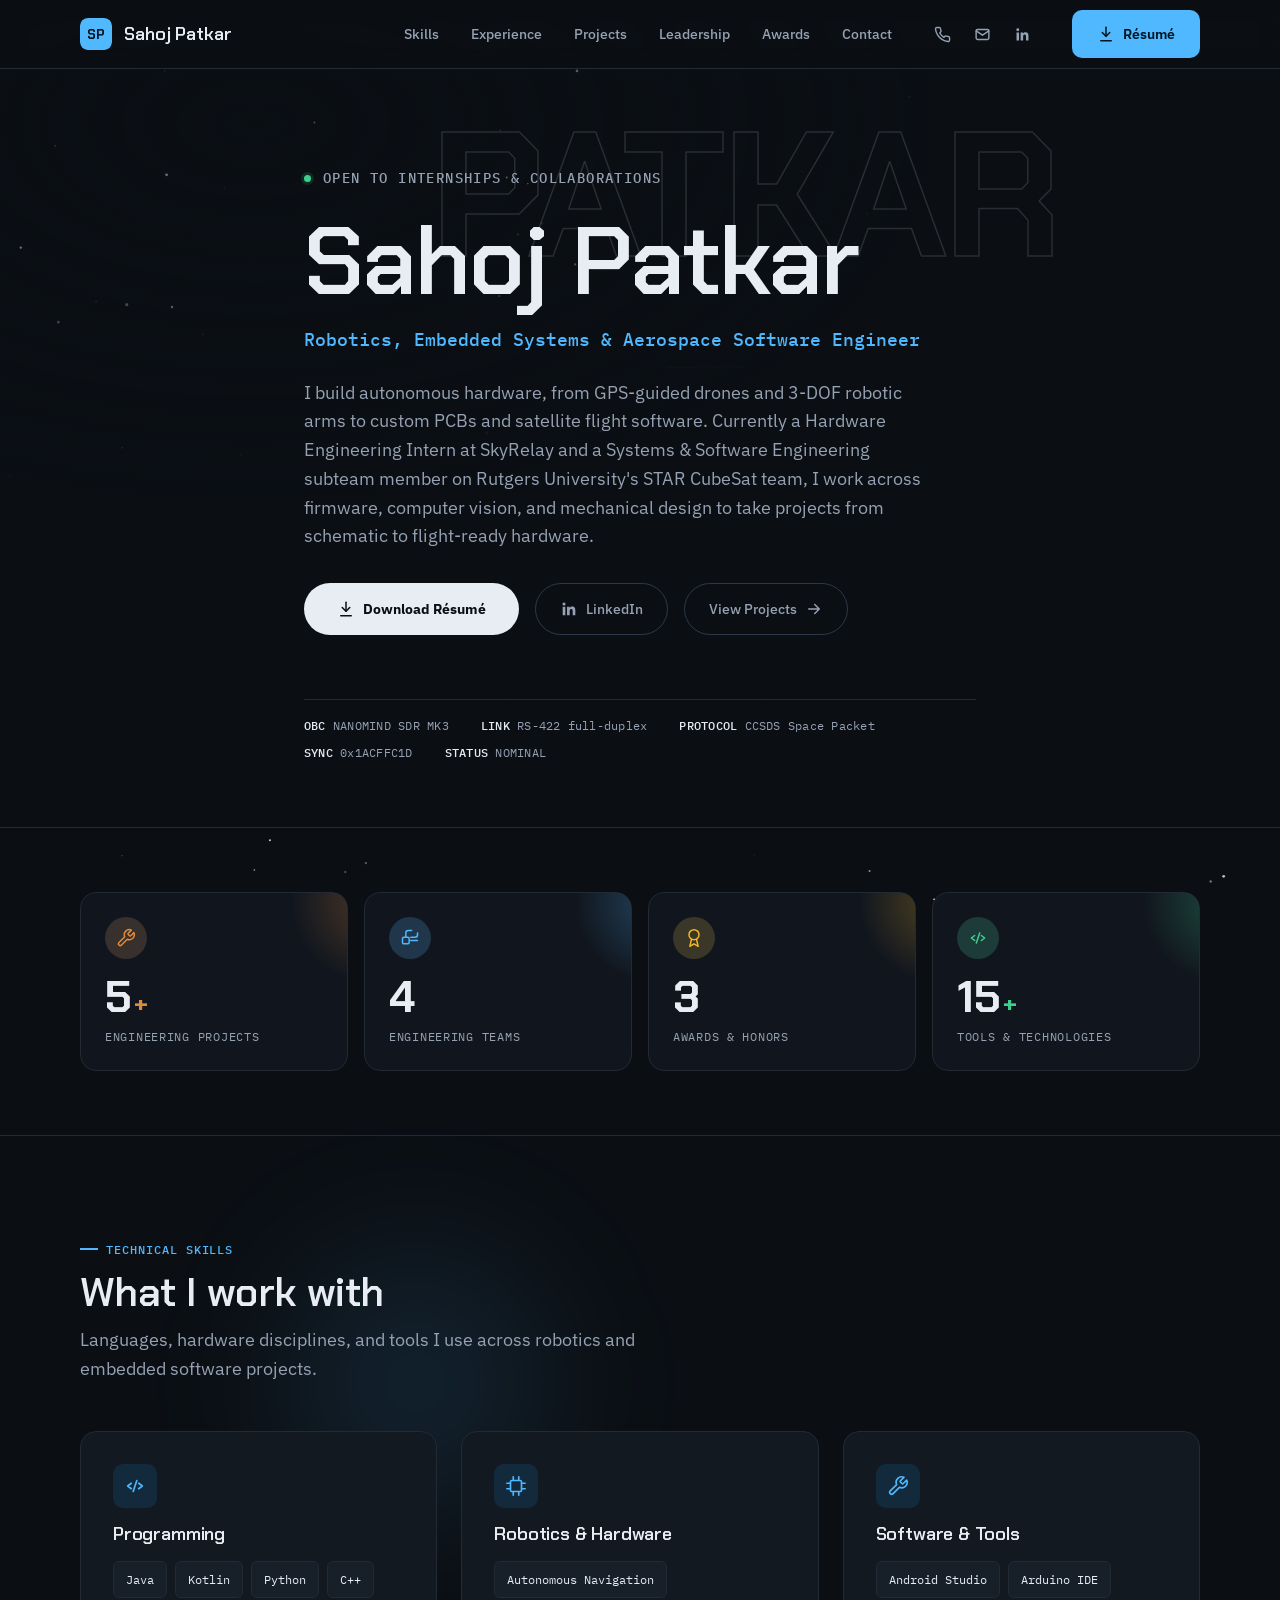
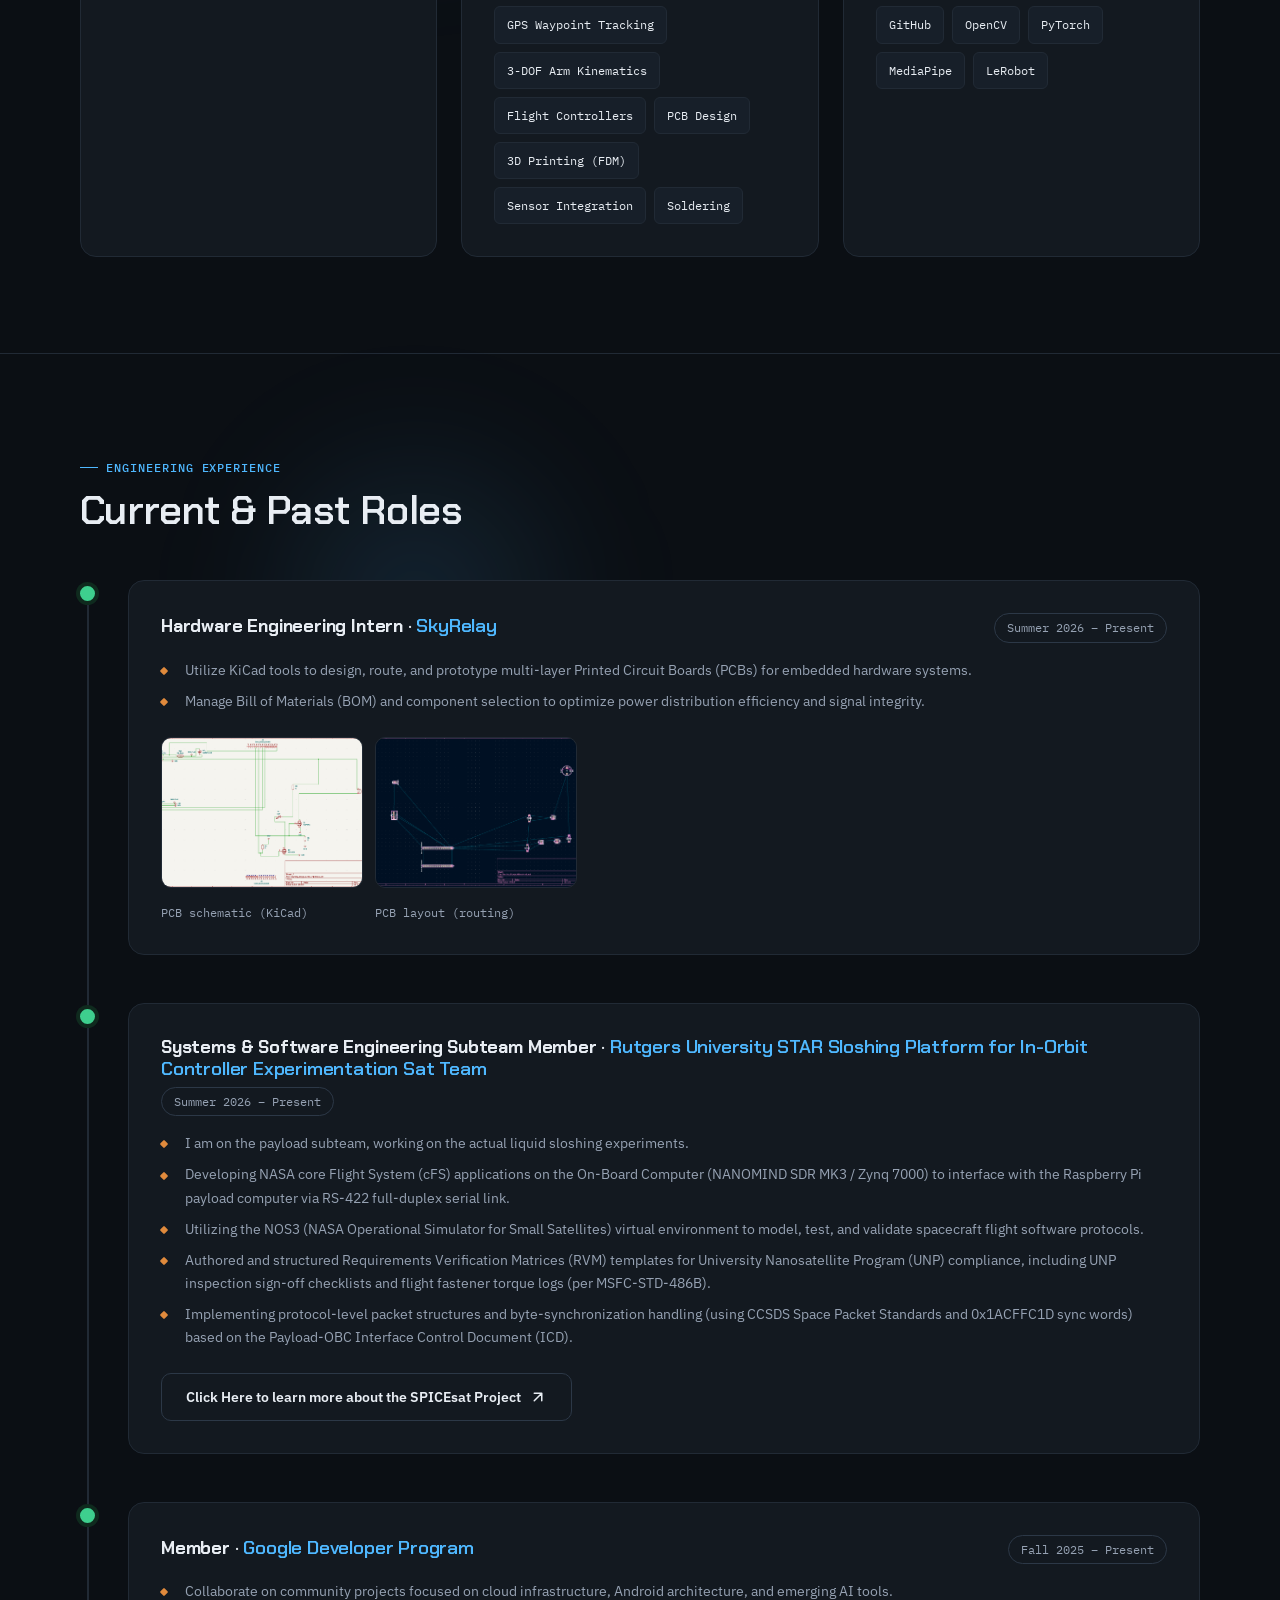
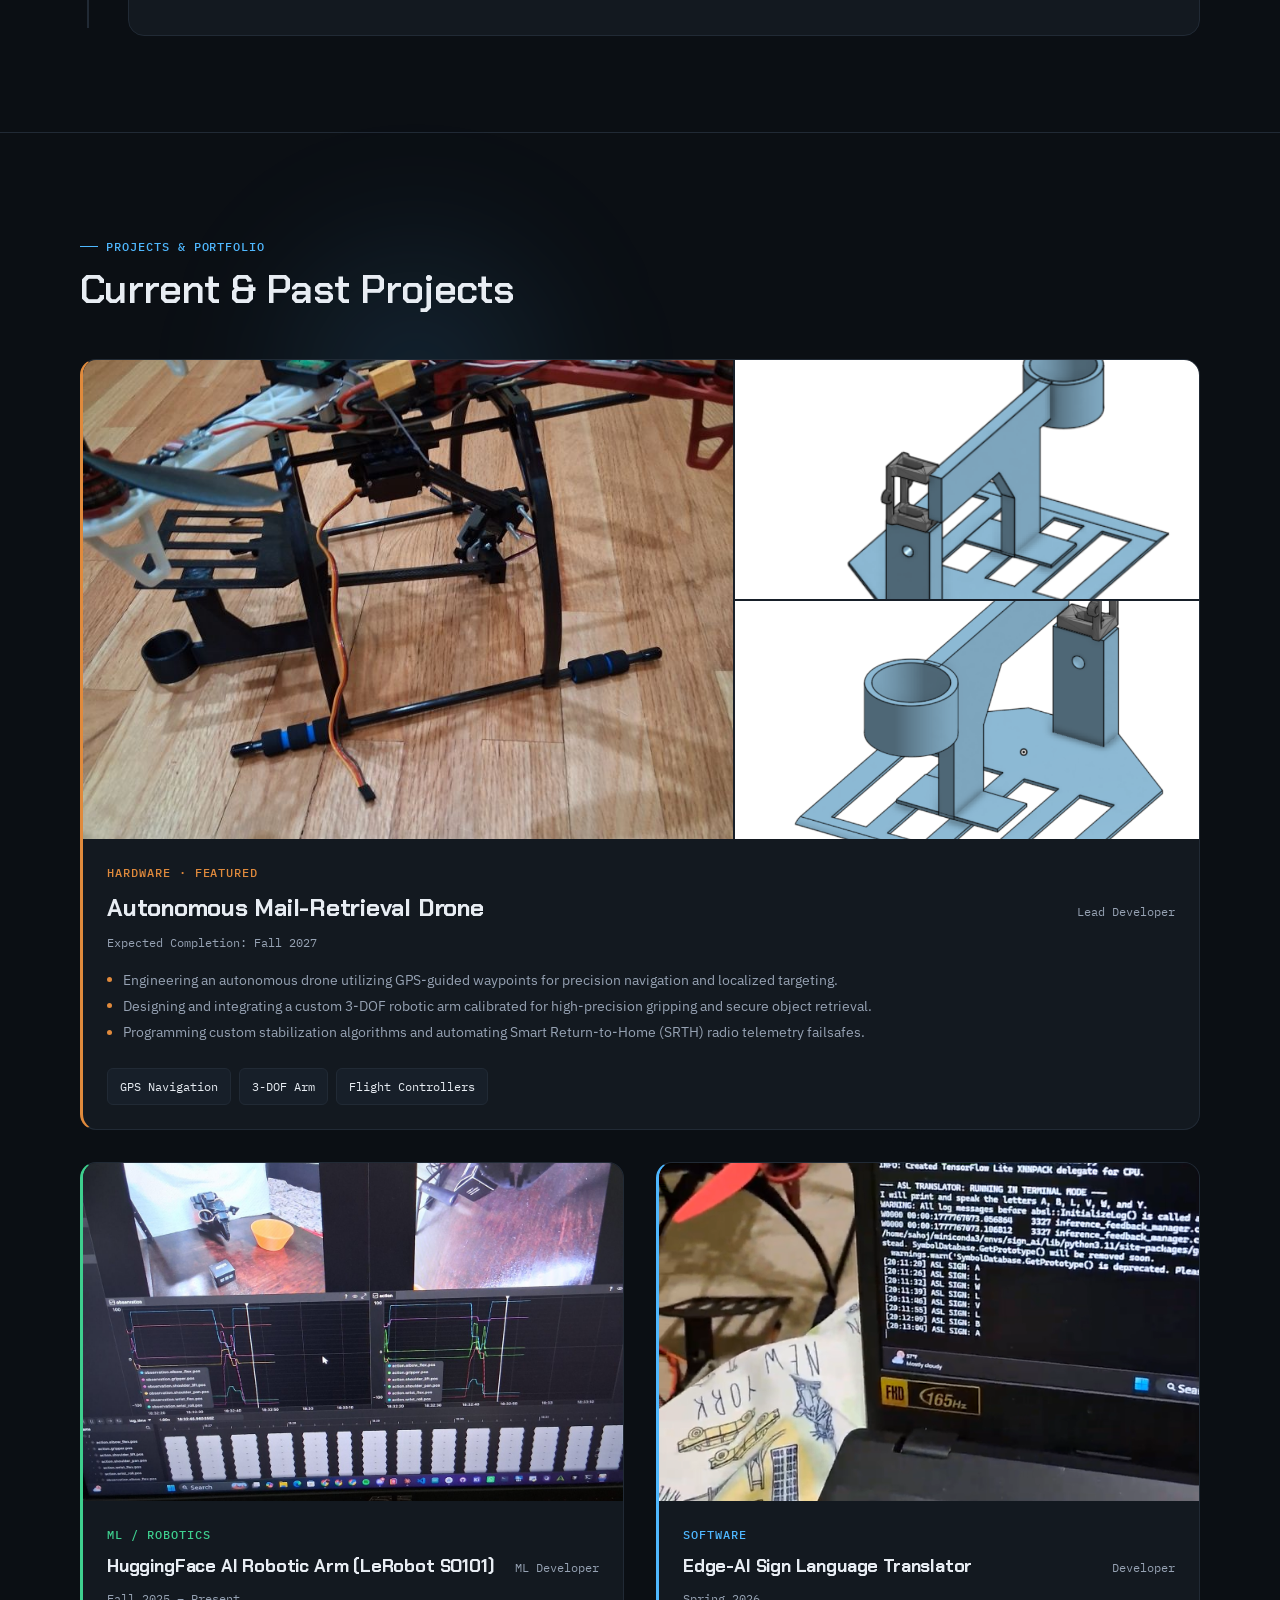
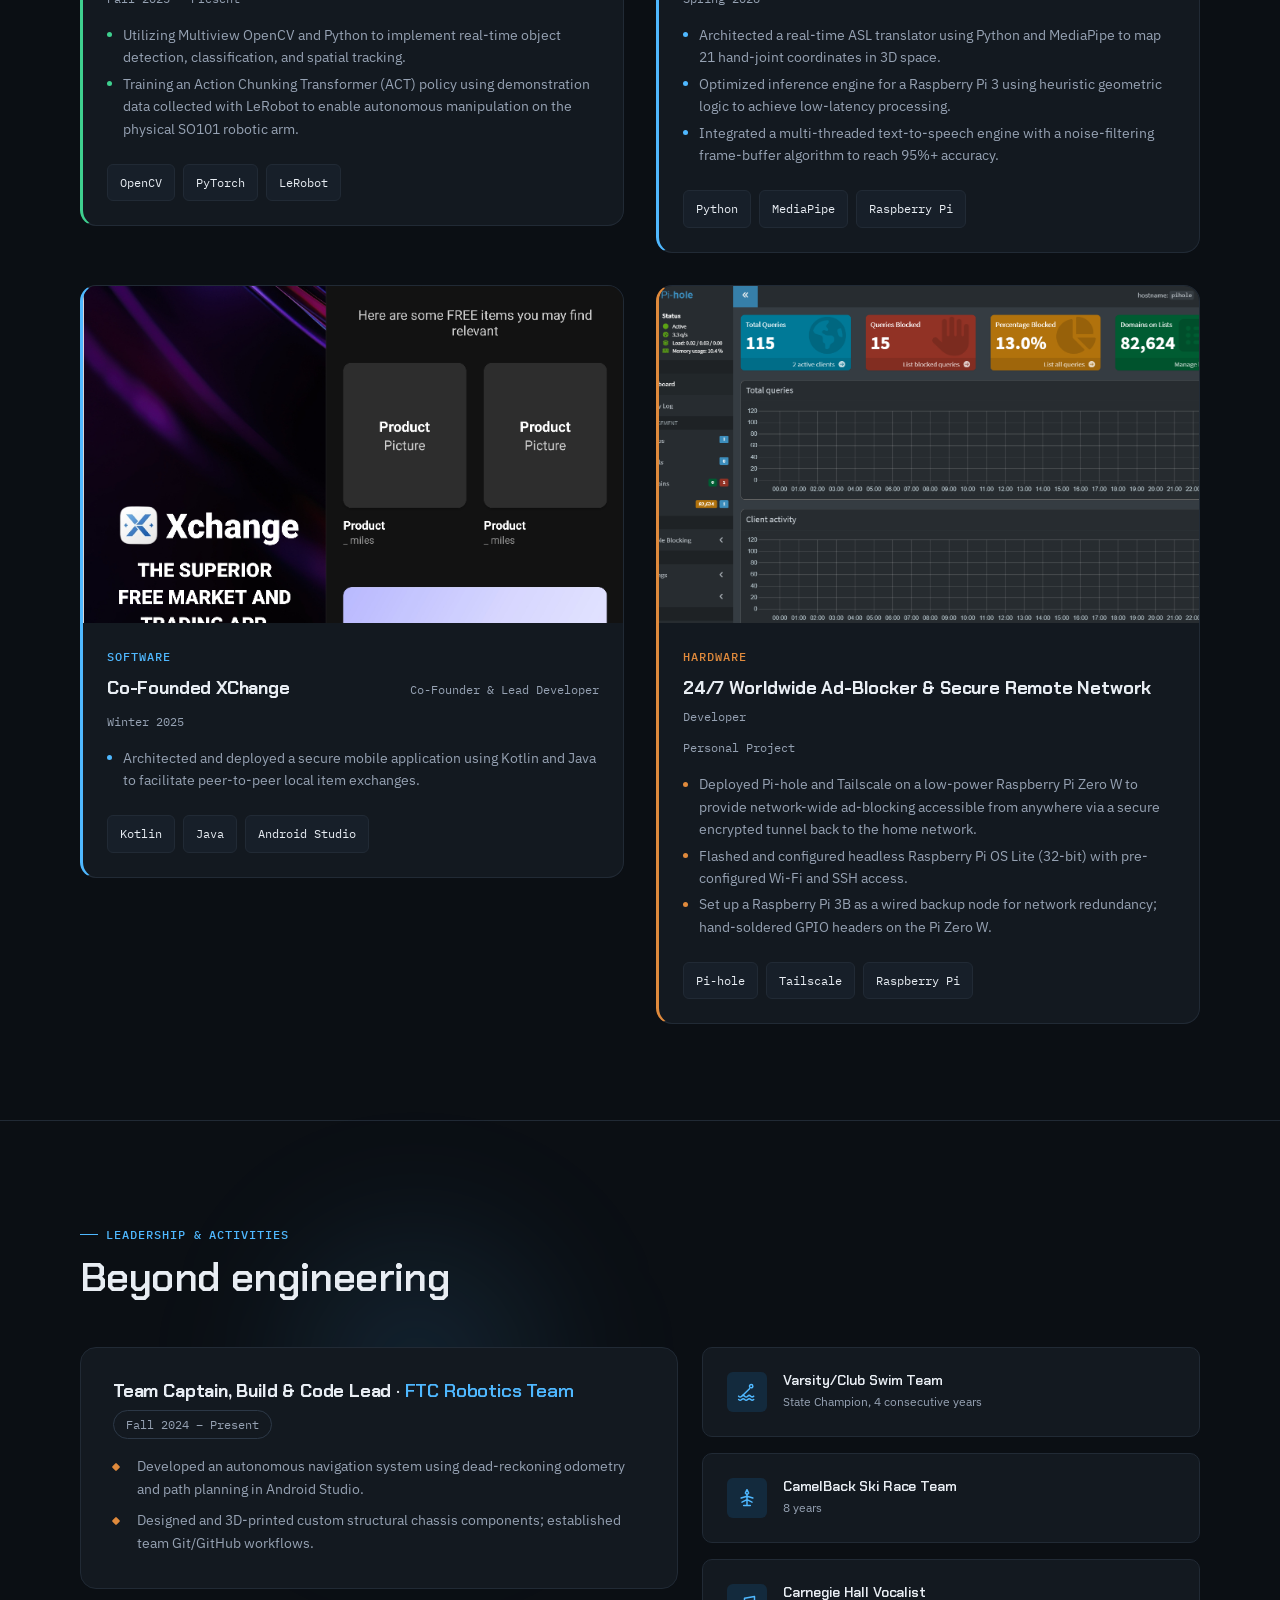
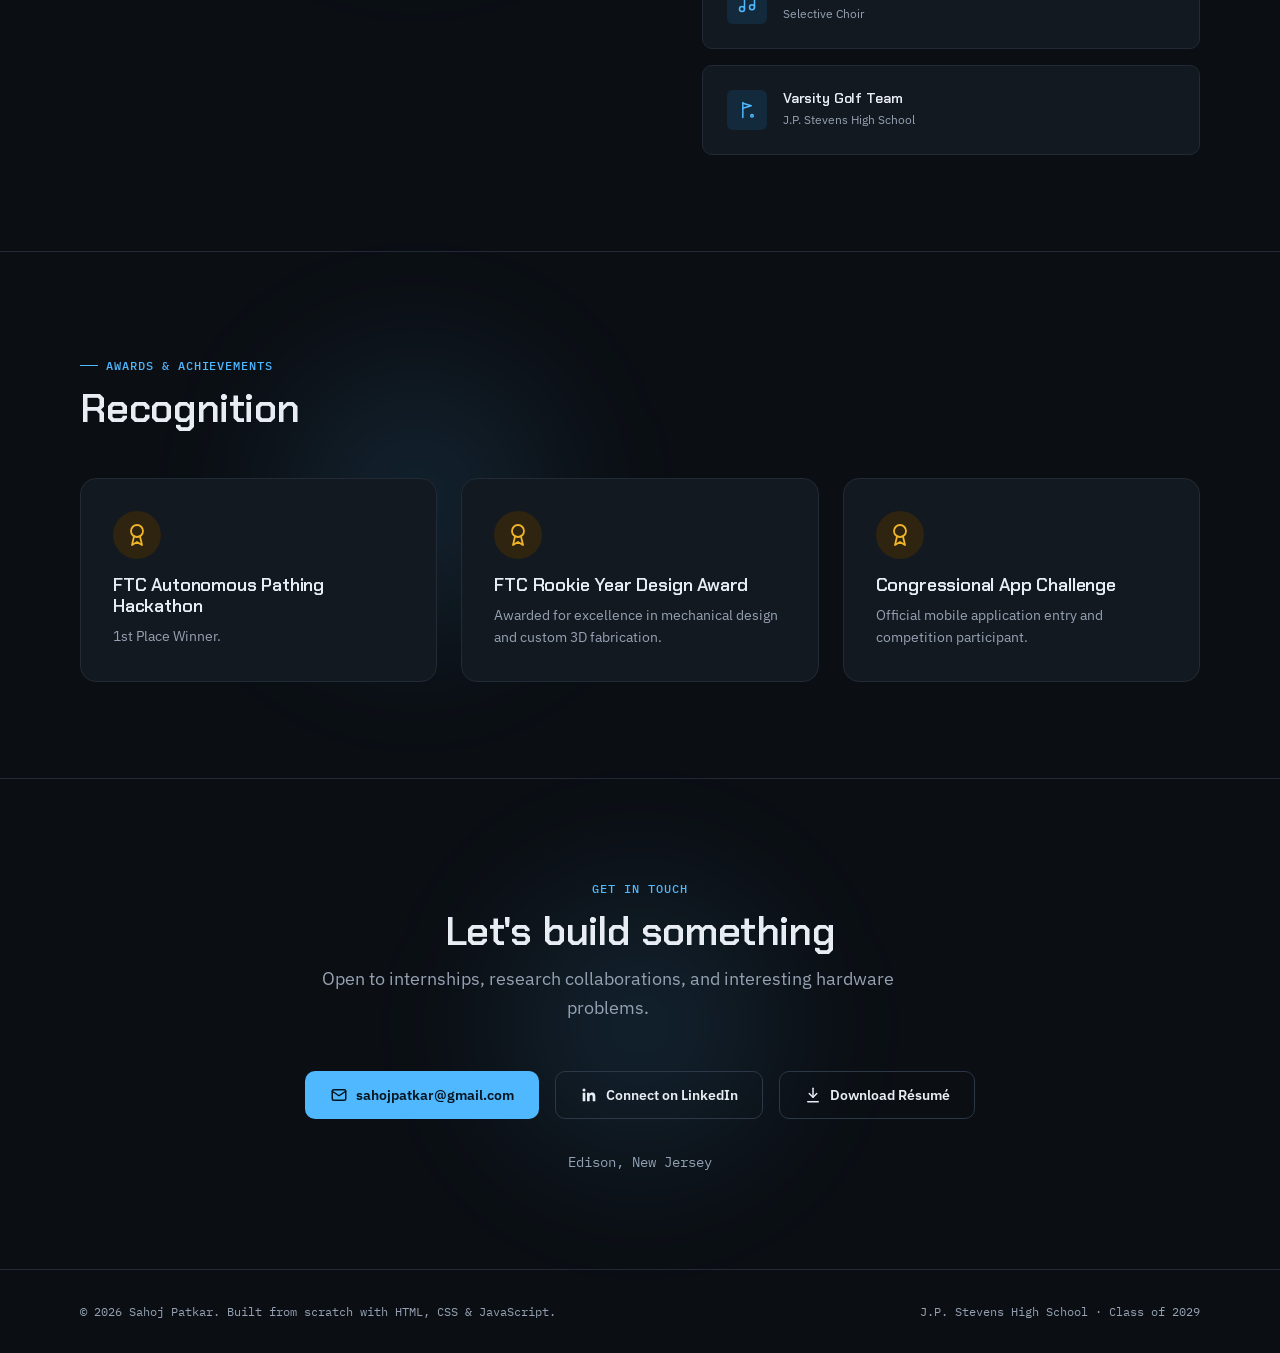
==== commit 59d47011: "Add Varsity Golf Team to leadership activities Adds a fourth activity card alongside swim, ski, and " ====
--- a/index.html
+++ b/index.html
@@ -496,6 +496,10 @@
             <div class="activity-icon"><svg viewBox="0 0 24 24" fill="none" stroke="currentColor" stroke-width="1.8" stroke-linecap="round" stroke-linejoin="round"><path d="M9 18V5l12-2v13"/><circle cx="6" cy="18" r="3"/><circle cx="18" cy="16" r="3"/></svg></div>
             <div><h4>Carnegie Hall Vocalist</h4><p>Selective Choir</p></div>
           </div>
+          <div class="activity-card reveal">
+            <div class="activity-icon"><svg viewBox="0 0 24 24" fill="none" stroke="currentColor" stroke-width="1.8" stroke-linecap="round" stroke-linejoin="round"><path d="M7 21V3"/><path d="M7 4l10 3-10 3"/><circle cx="18" cy="19" r="1.5"/></svg></div>
+            <div><h4>Varsity Golf Team</h4><p>J.P. Stevens High School</p></div>
+          </div>
         </div>
       </div>
     </div>
--- a/css/style.css
+++ b/css/style.css
@@ -734,7 +734,8 @@
 .stats-grid > :nth-child(3).reveal,
 .timeline-item:nth-child(3).reveal { transition-delay: 140ms; }
 .projects-bento > :nth-child(4).reveal,
-.stats-grid > :nth-child(4).reveal { transition-delay: 210ms; }
+.stats-grid > :nth-child(4).reveal,
+.activity-list > :nth-child(4).reveal { transition-delay: 210ms; }
 .projects-bento > :nth-child(5).reveal { transition-delay: 280ms; }
 
 /* ==========================================================================
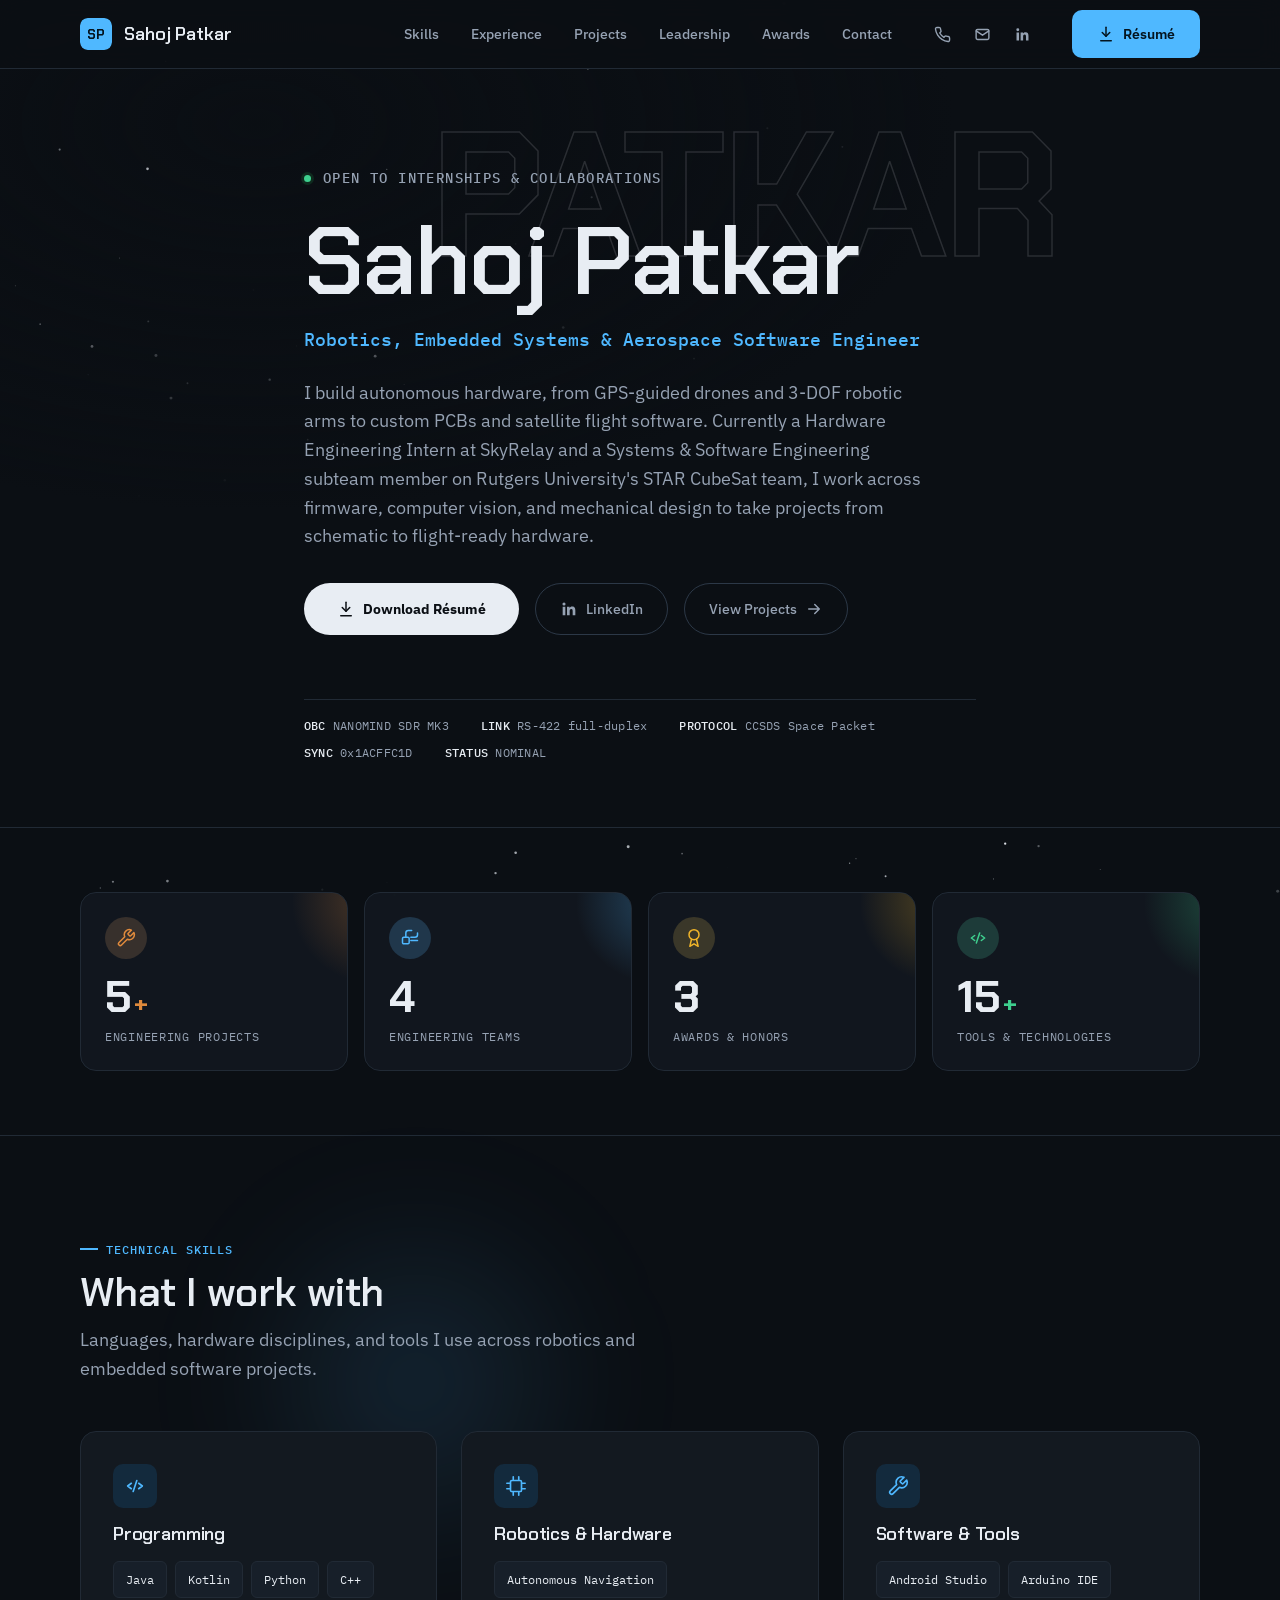
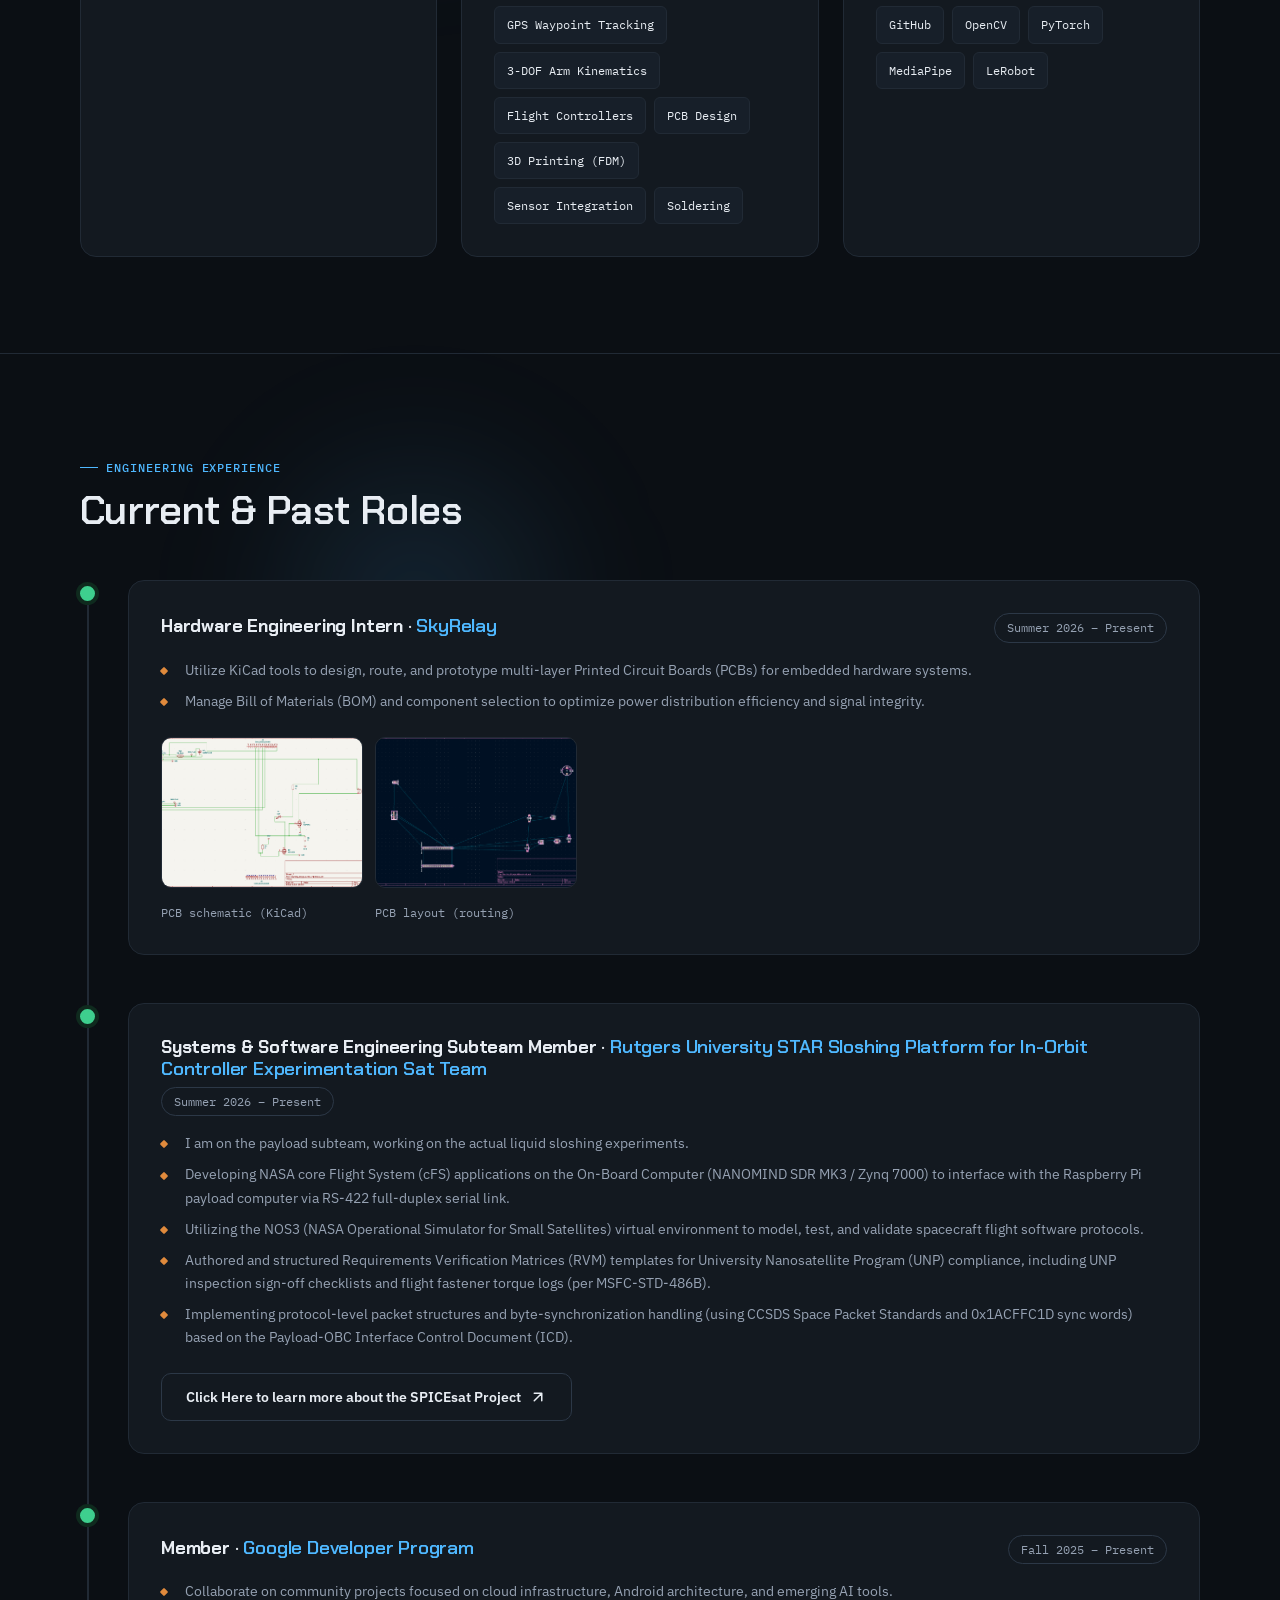
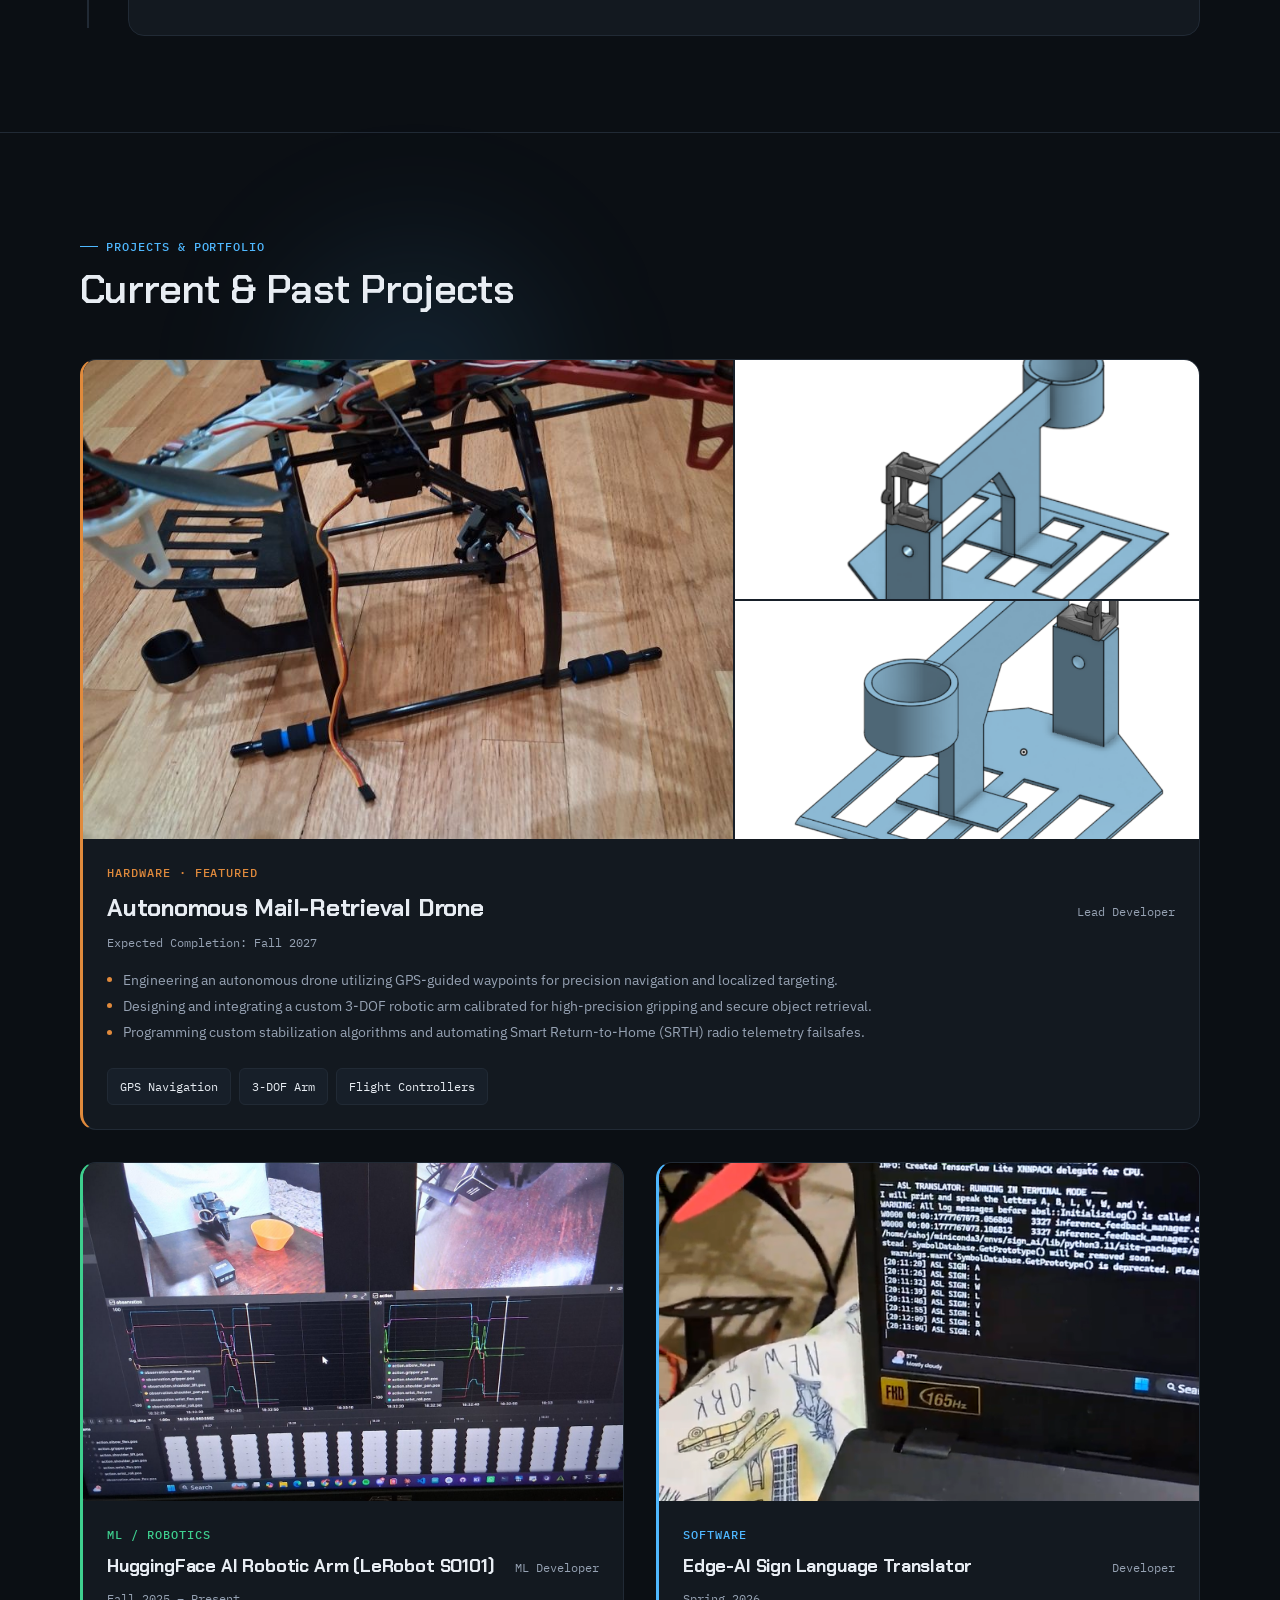
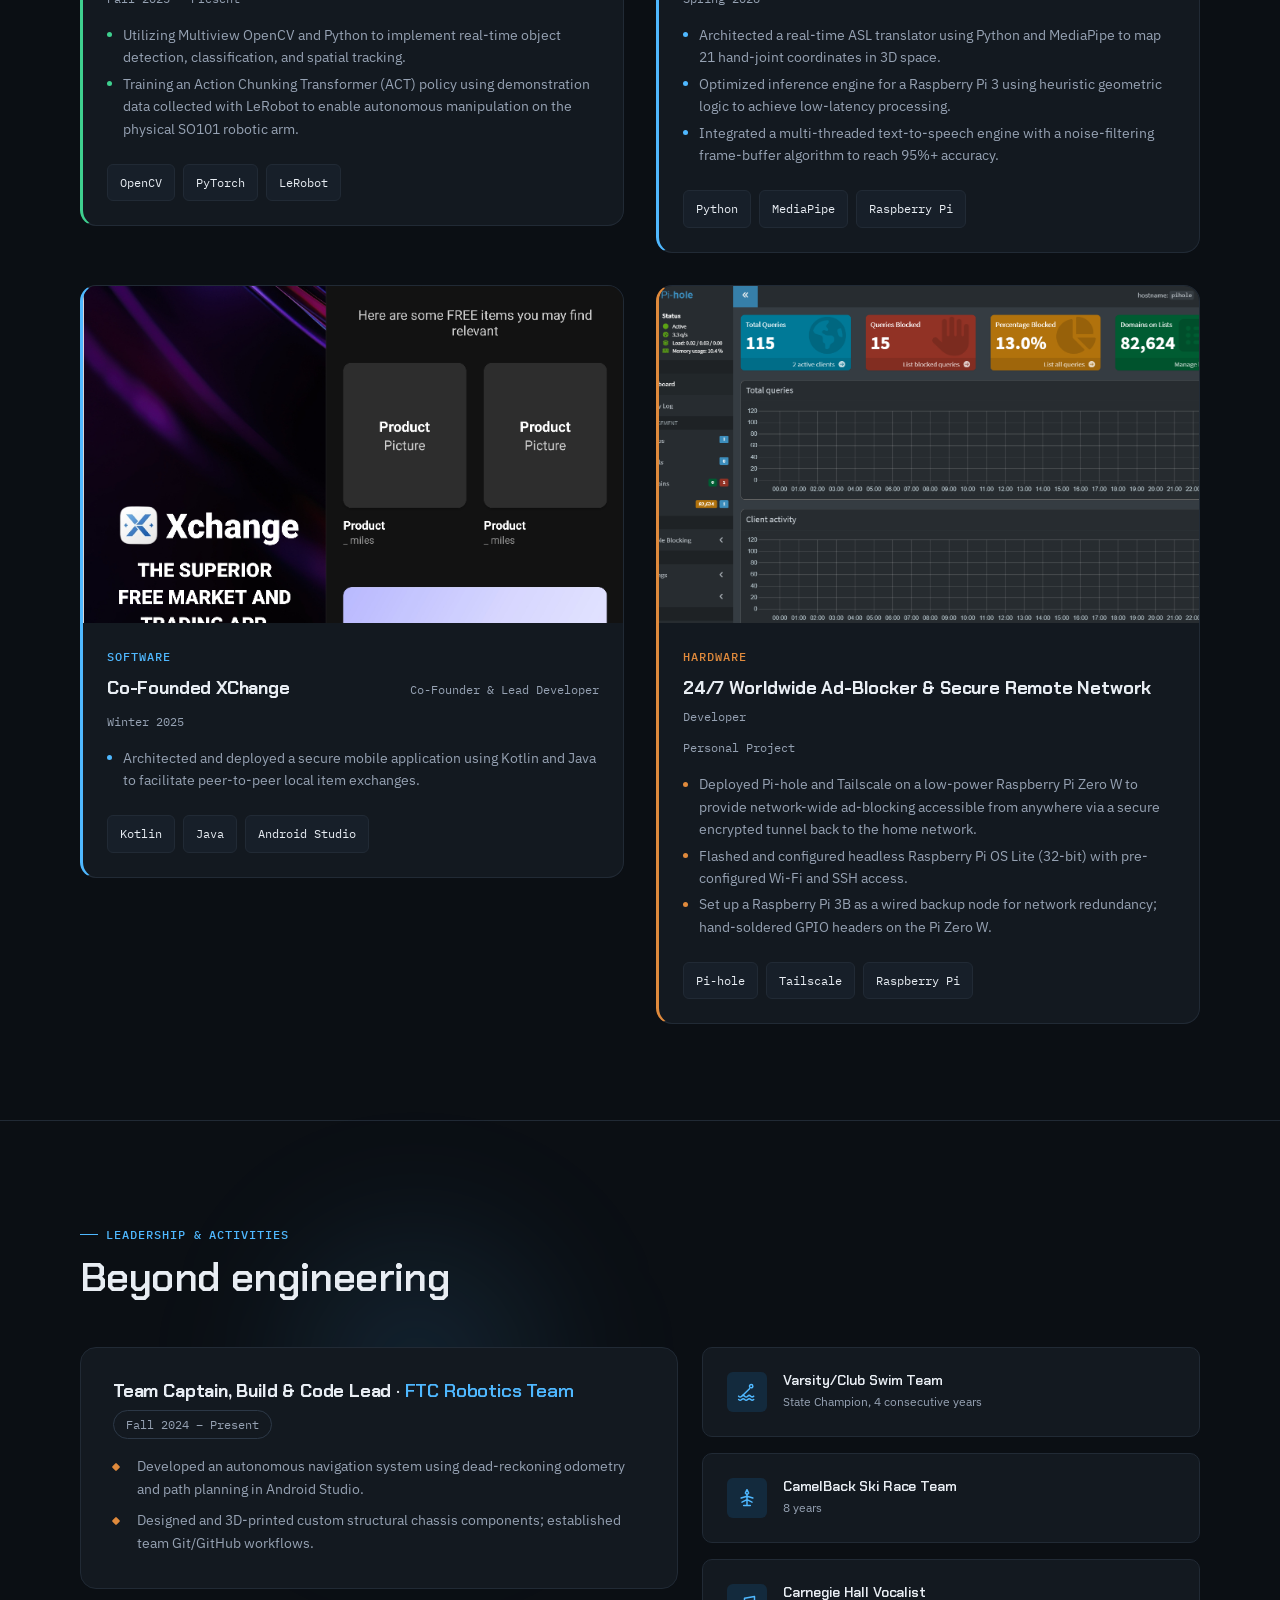
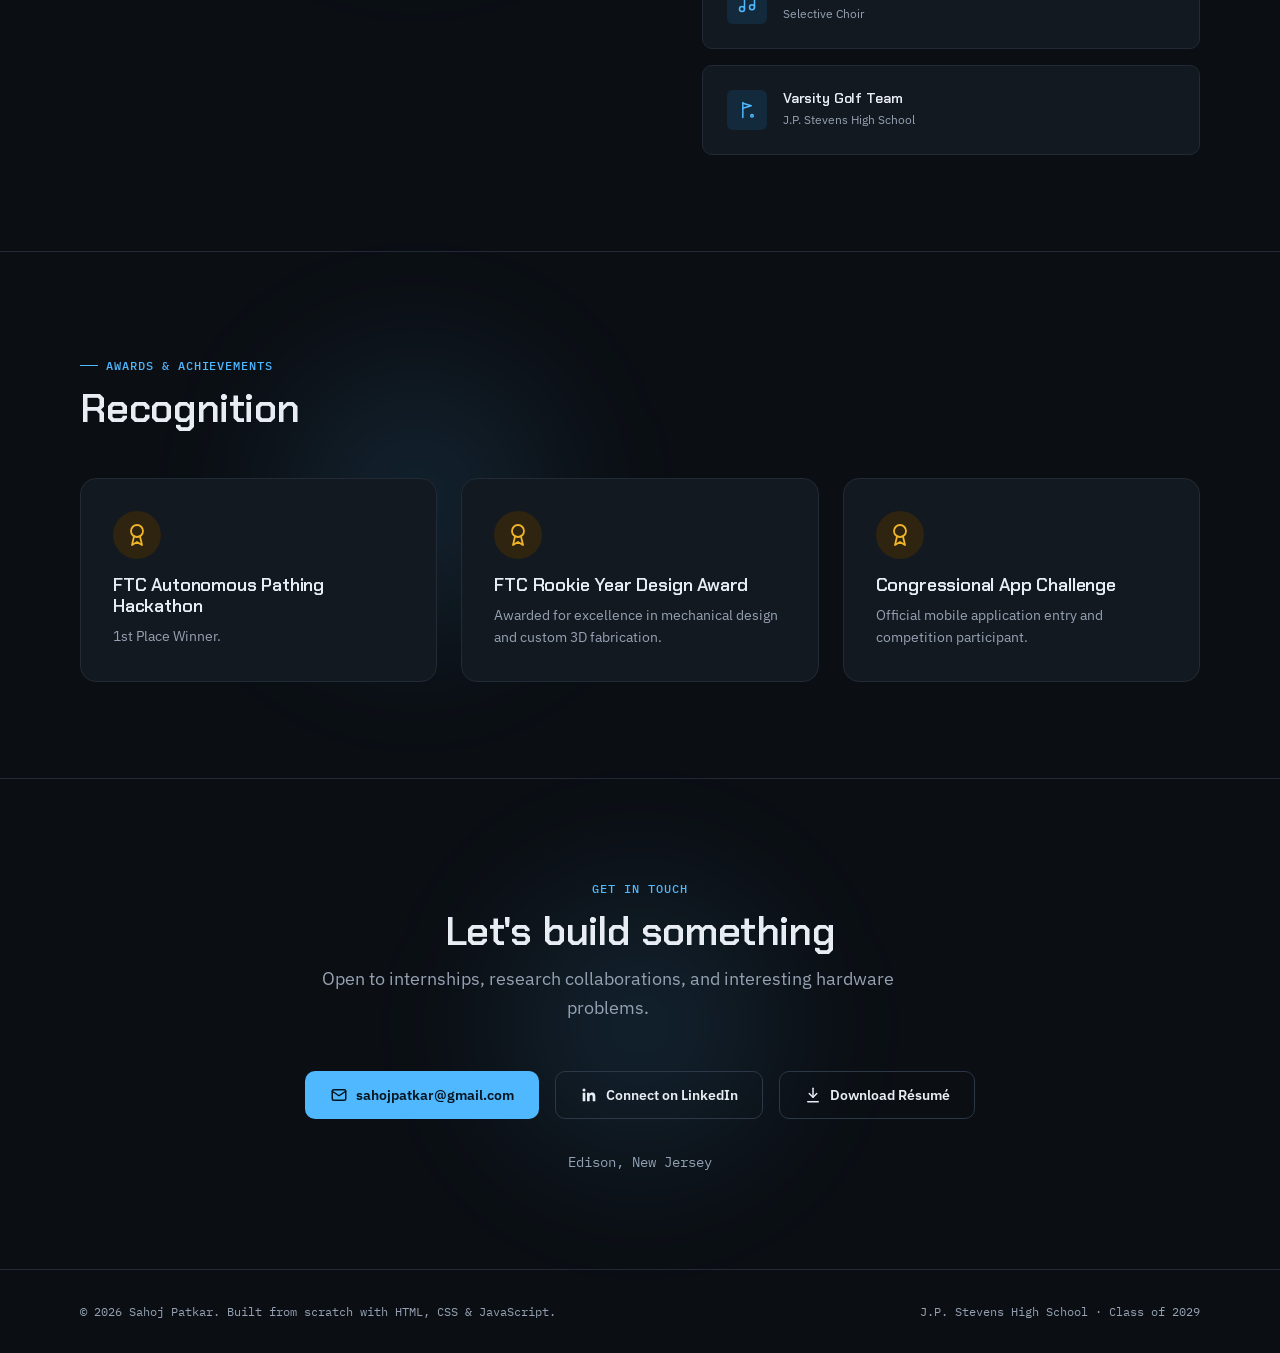
==== commit ed13bd9f: "Add Google Analytics (gtag.js) tag" ====
--- a/index.html
+++ b/index.html
@@ -1,6 +1,15 @@
 <!doctype html>
 <html lang="en">
 <head>
+<!-- Google tag (gtag.js) -->
+<script async src="https://www.googletagmanager.com/gtag/js?id=G-ZERDK3SEJT"></script>
+<script>
+  window.dataLayer = window.dataLayer || [];
+  function gtag(){dataLayer.push(arguments);}
+  gtag('js', new Date());
+
+  gtag('config', 'G-ZERDK3SEJT');
+</script>
 <meta charset="UTF-8">
 <meta name="viewport" content="width=device-width, initial-scale=1">
 <title>Sahoj Patkar — Aspiring Mechanical &amp; Aerospace Engineer</title>
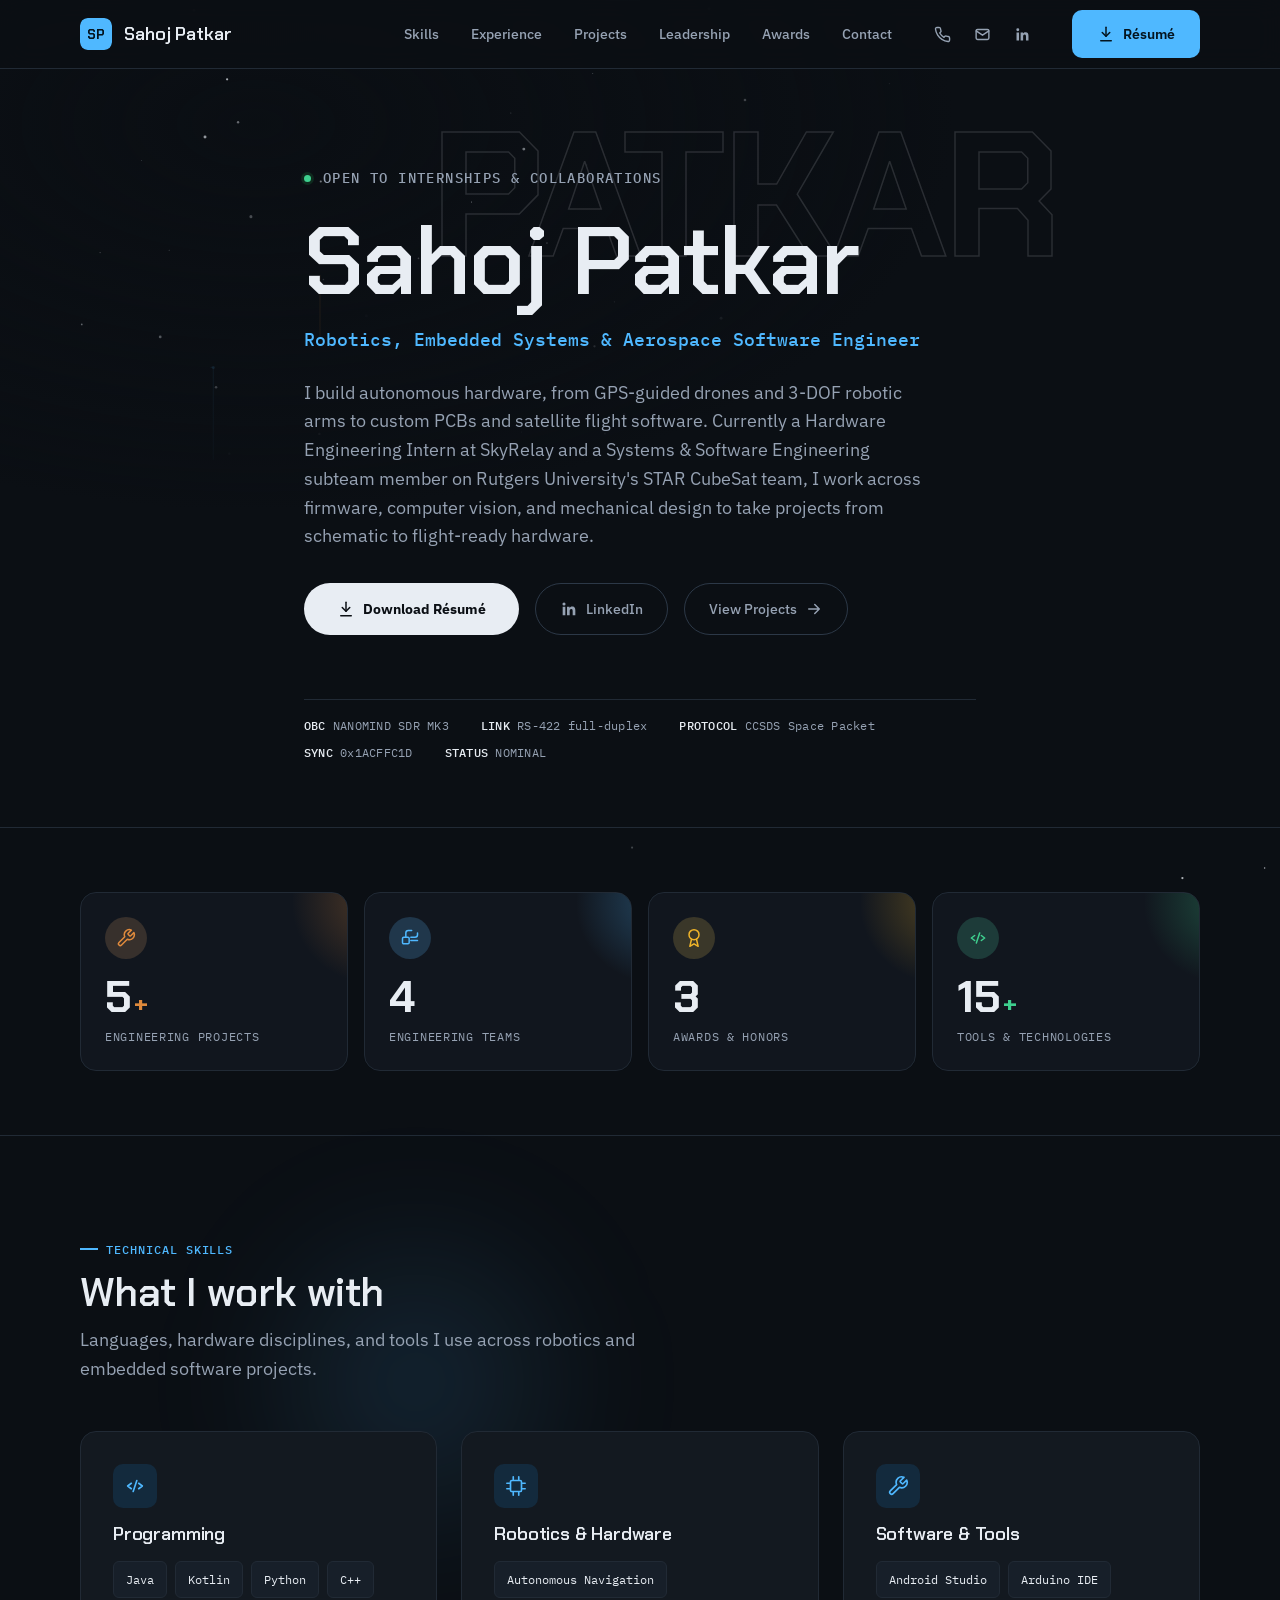
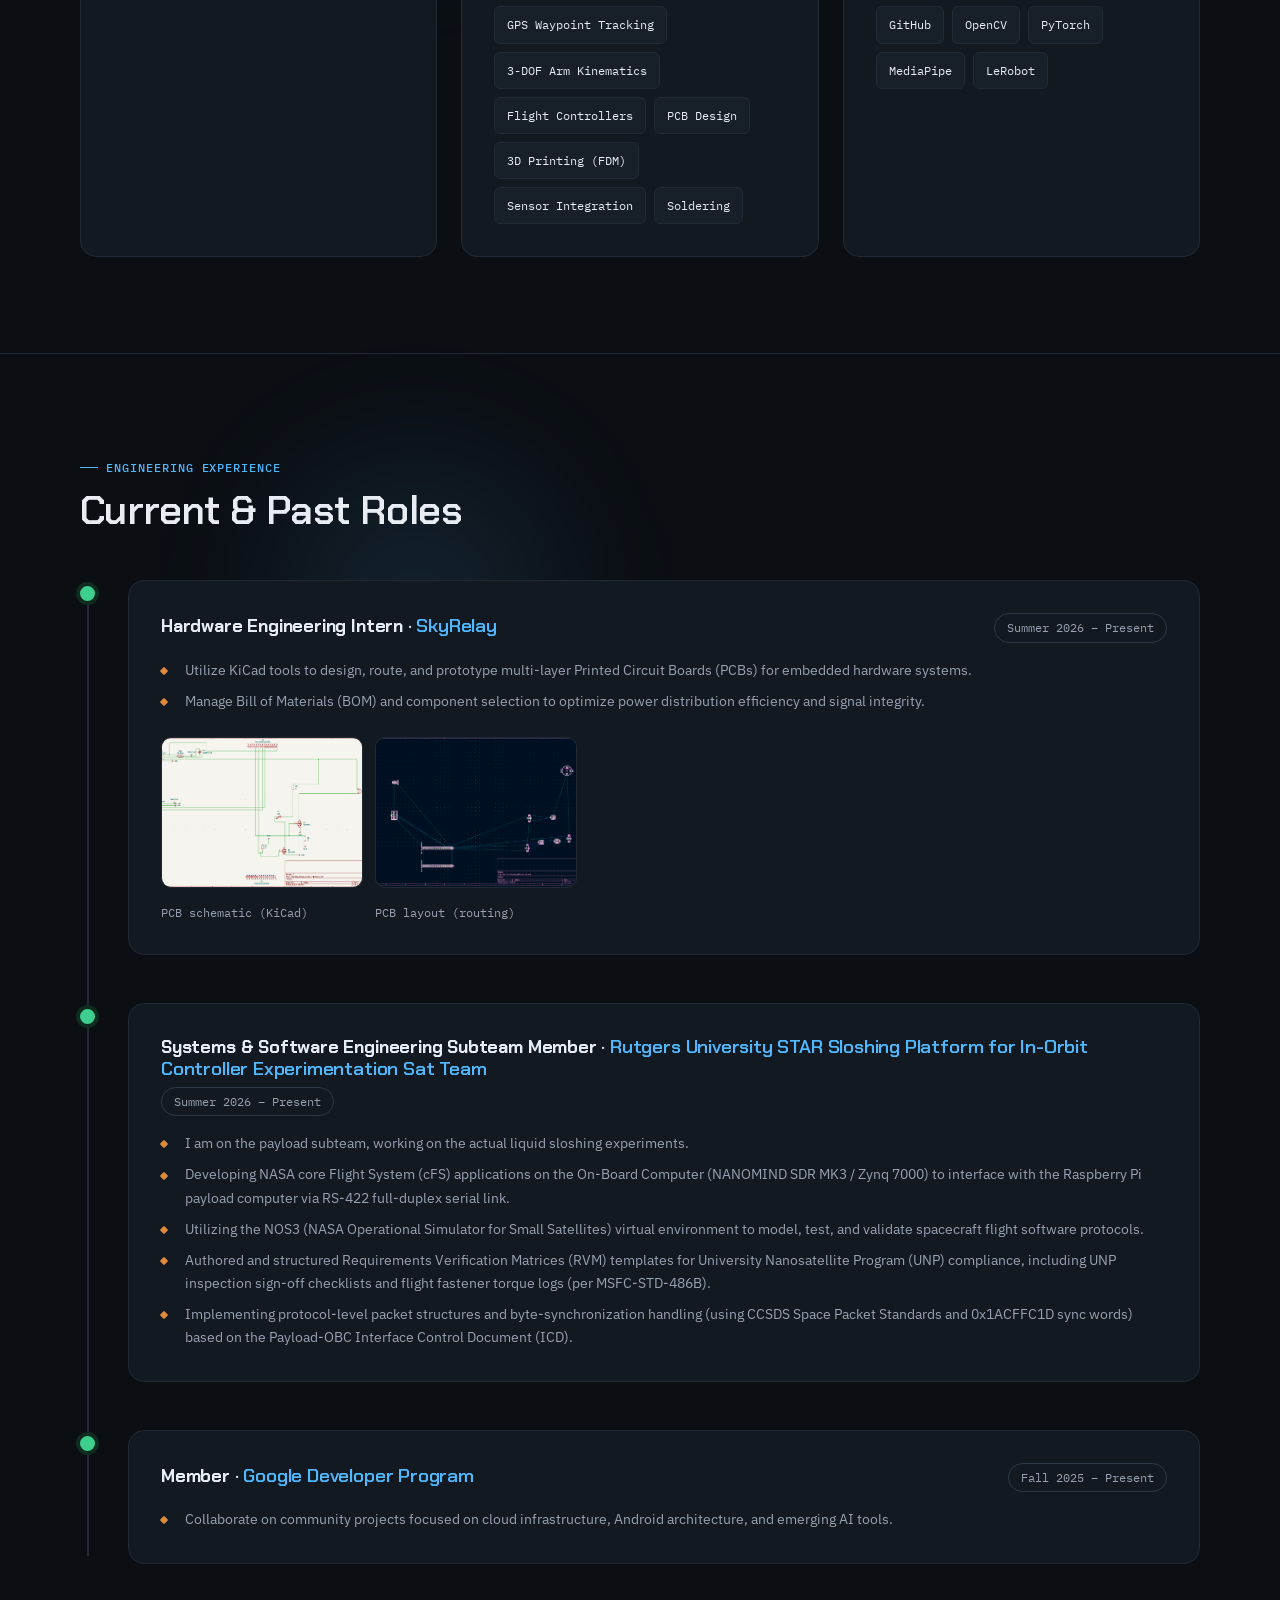
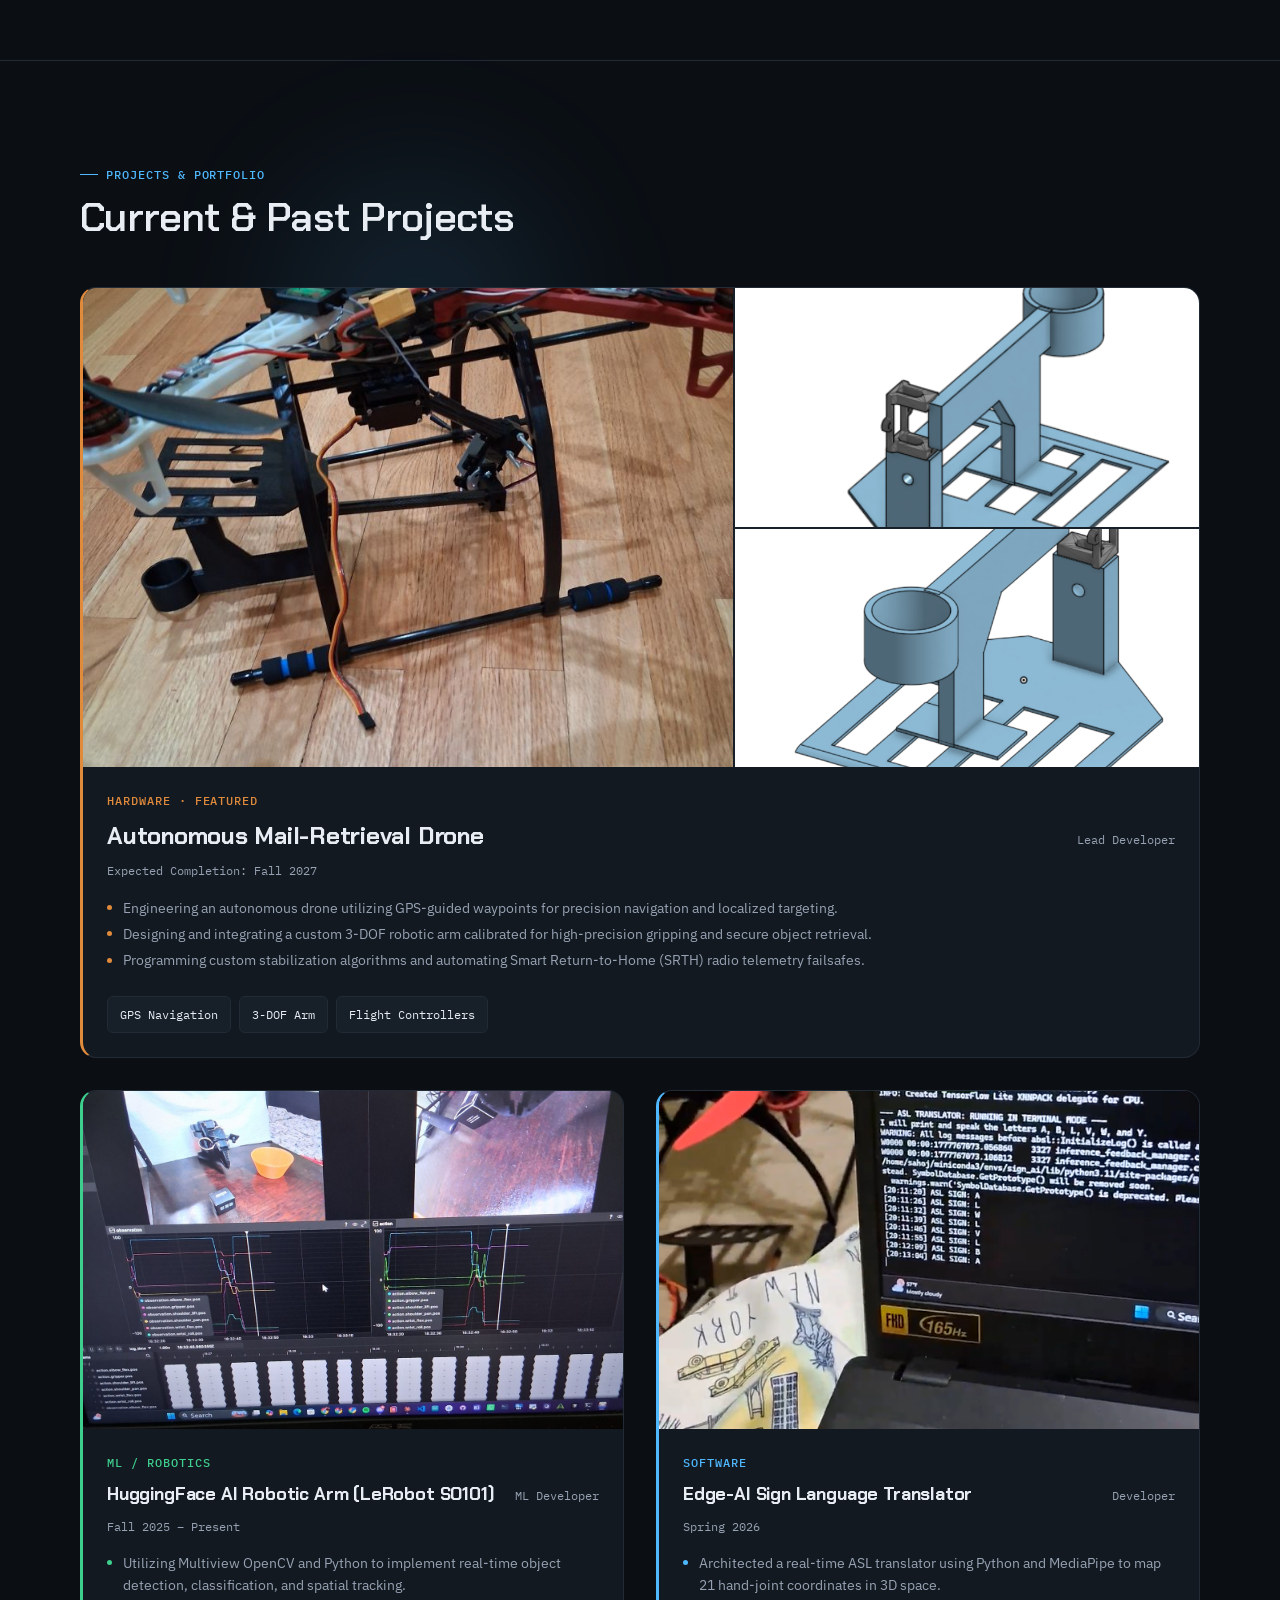
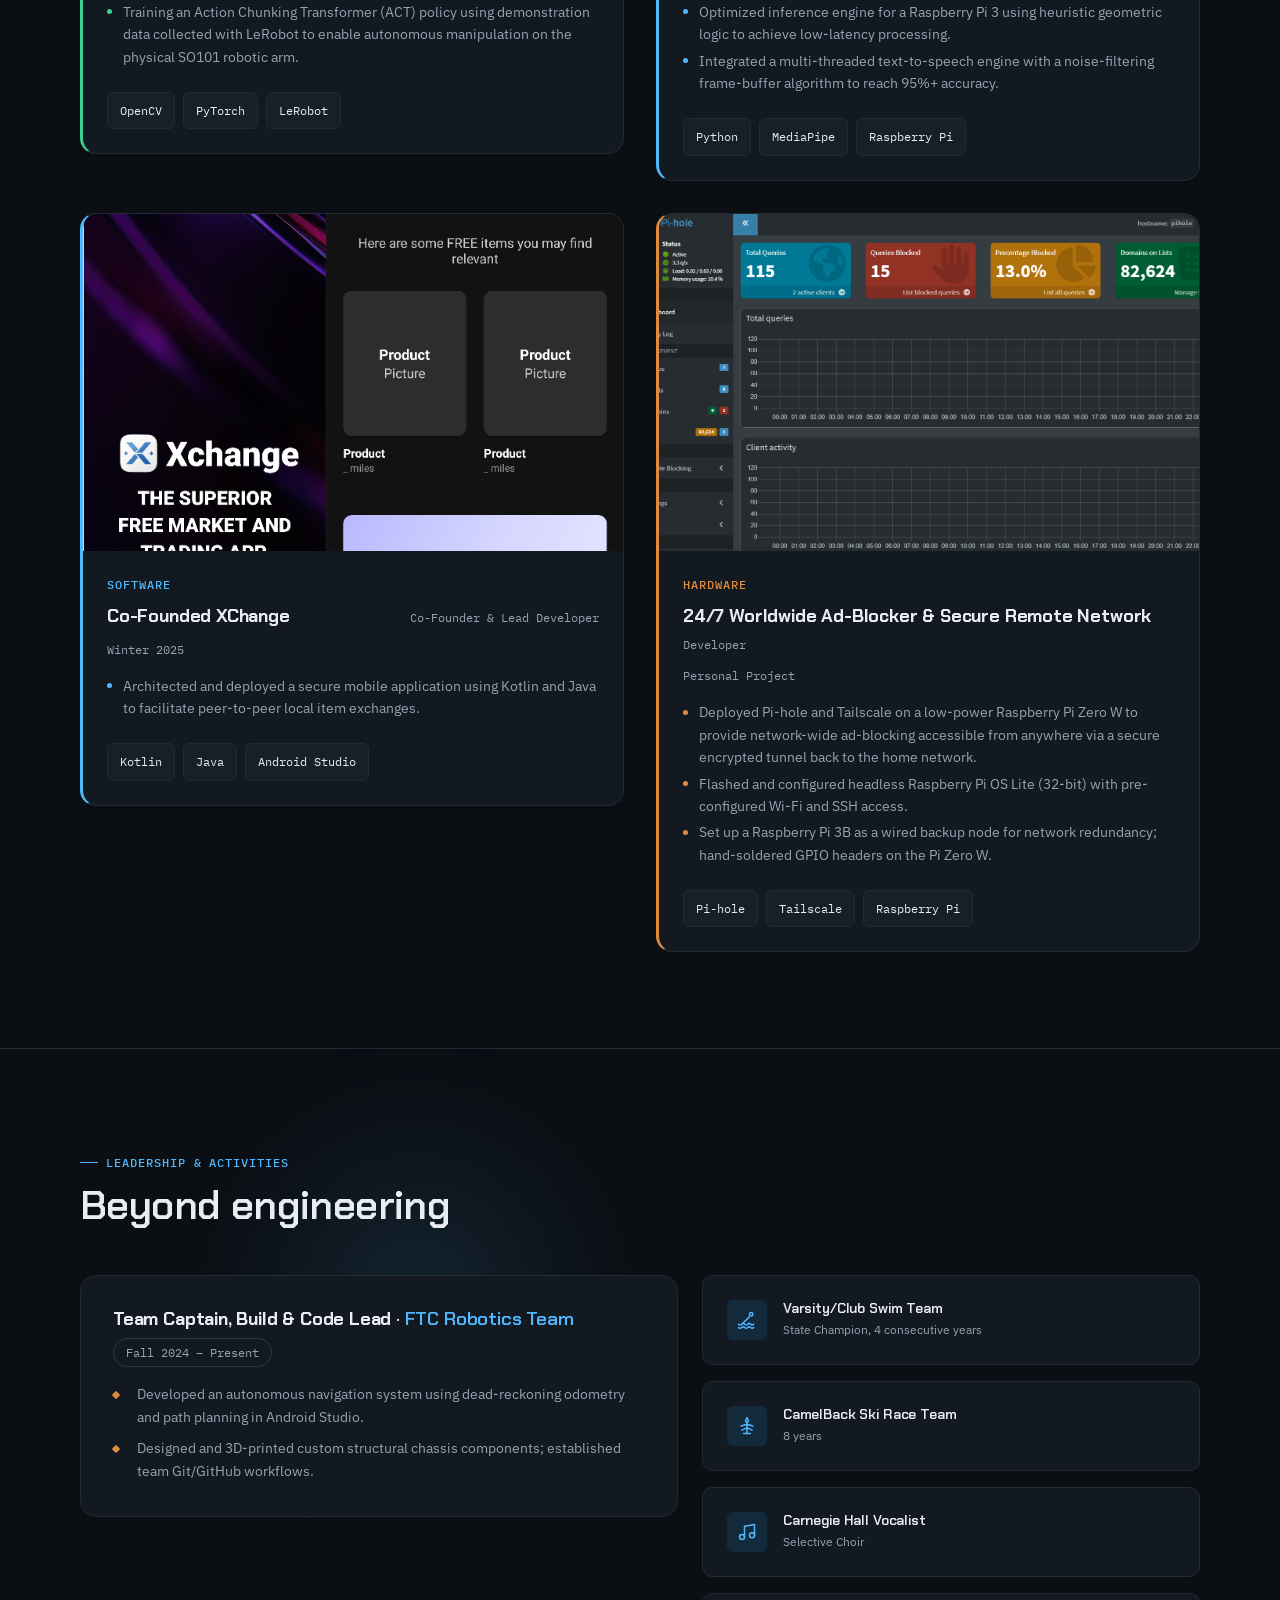
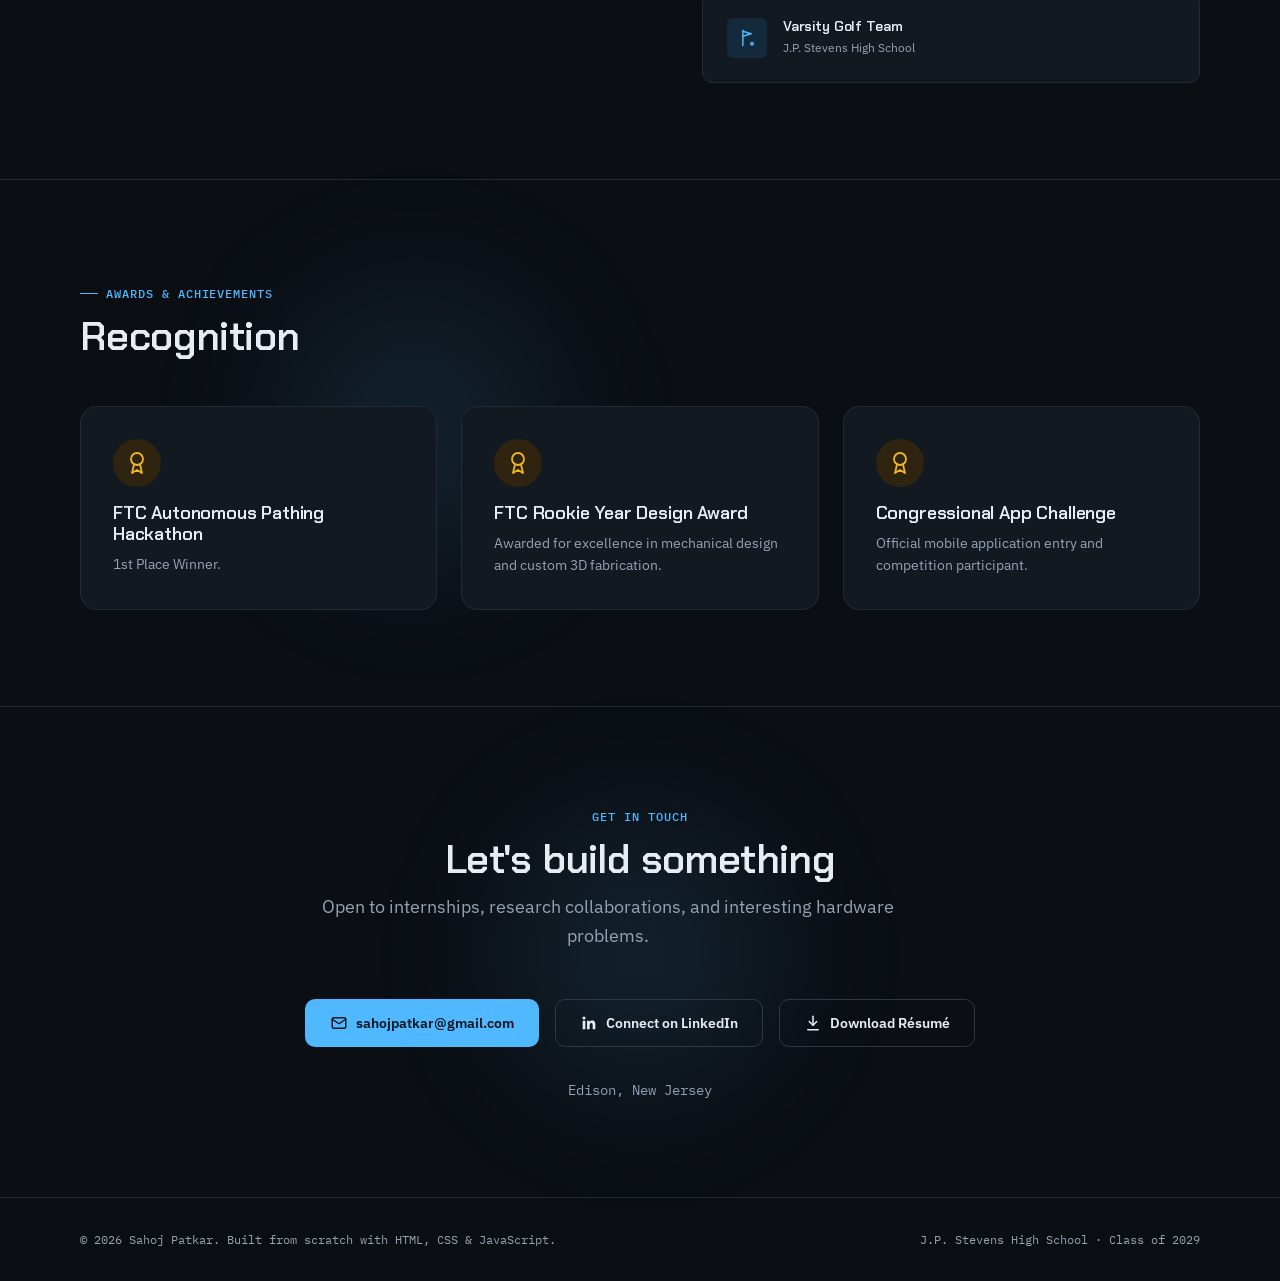
==== commit 29710ee5: "Remove SPICEsat project link button from CubeSat timeline entry" ====
--- a/index.html
+++ b/index.html
@@ -294,10 +294,6 @@
               <li>Authored and structured Requirements Verification Matrices (RVM) templates for University Nanosatellite Program (UNP) compliance, including UNP inspection sign-off checklists and flight fastener torque logs (per MSFC-STD-486B).</li>
               <li>Implementing protocol-level packet structures and byte-synchronization handling (using CCSDS Space Packet Standards and 0x1ACFFC1D sync words) based on the Payload-OBC Interface Control Document (ICD).</li>
             </ul>
-            <a class="btn btn-secondary xp-link-btn" href="https://star.soe.rutgers.edu/cubesat" target="_blank" rel="noopener noreferrer">
-              Click Here to learn more about the SPICEsat Project
-              <svg viewBox="0 0 24 24" fill="none" stroke="currentColor" stroke-width="2" stroke-linecap="round" stroke-linejoin="round"><path d="M7 17L17 7M7 7h10v10"/></svg>
-            </a>
           </div>
         </div>
 
